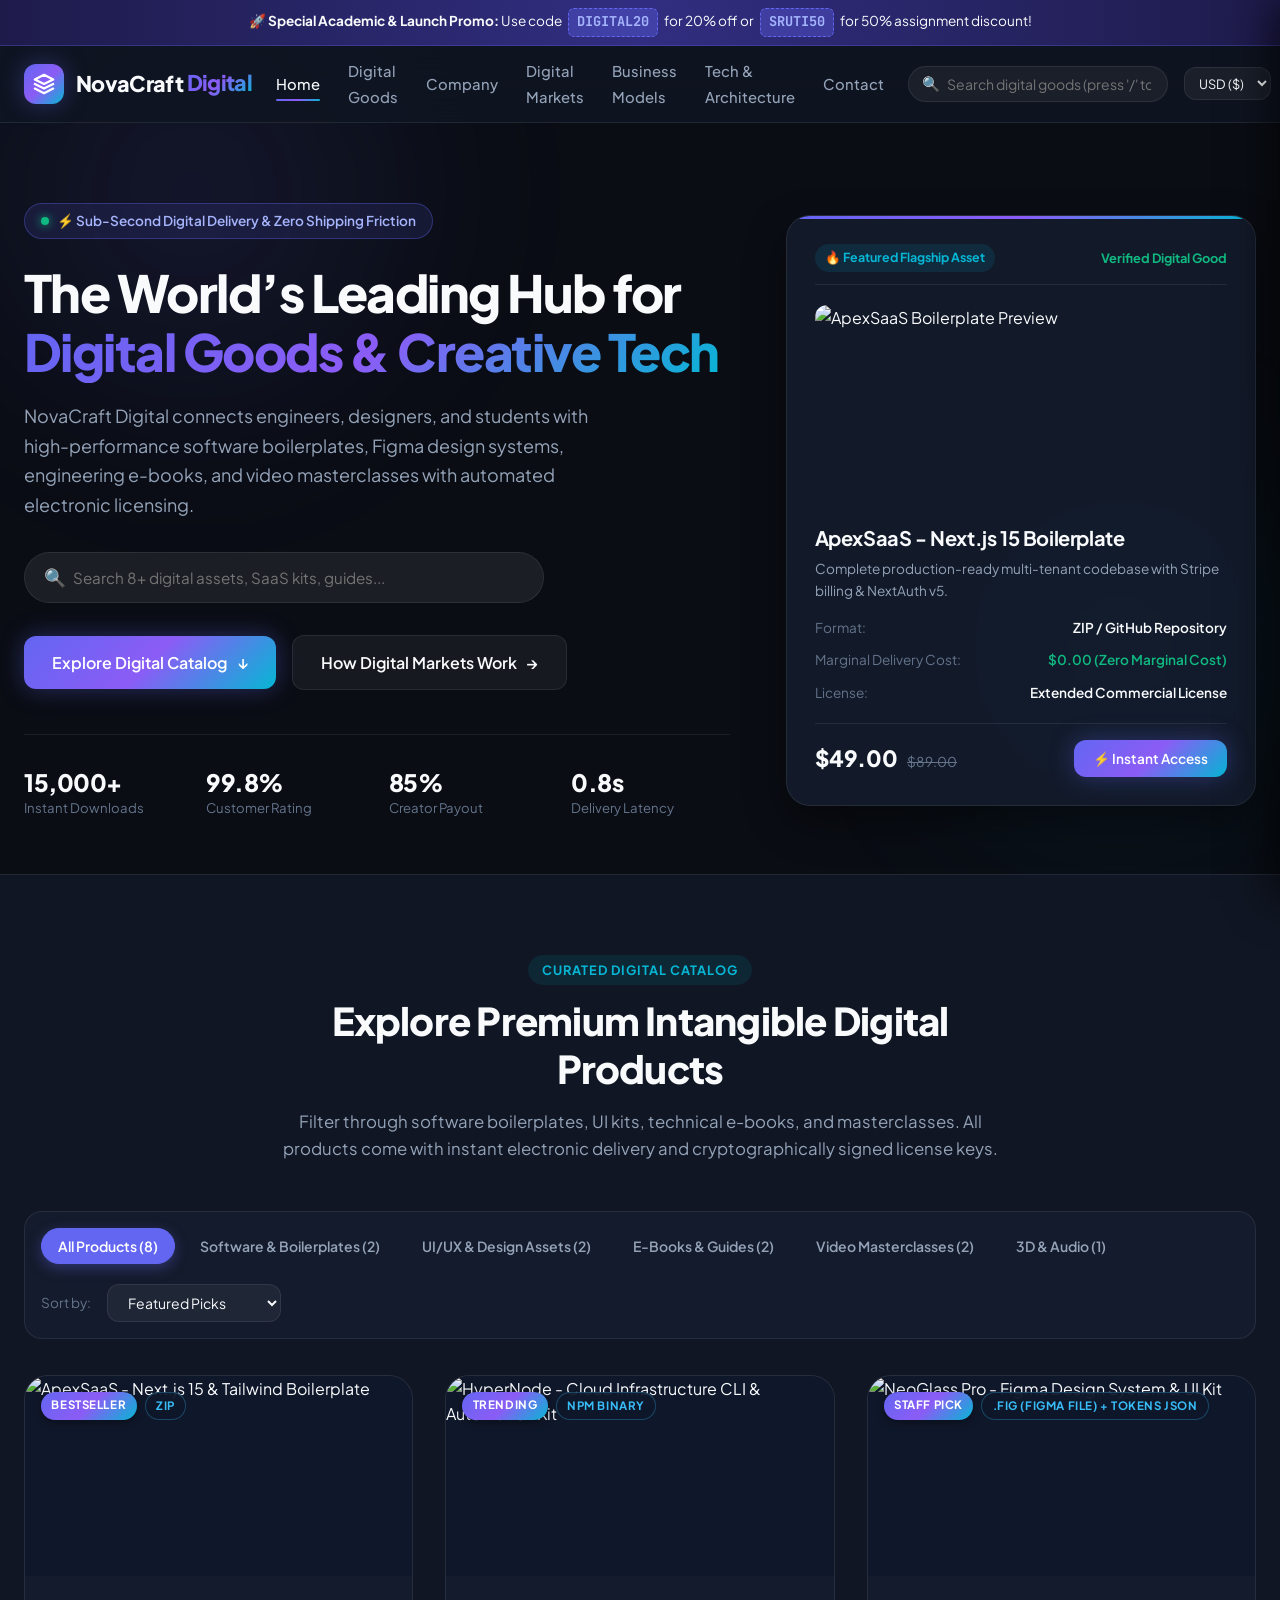
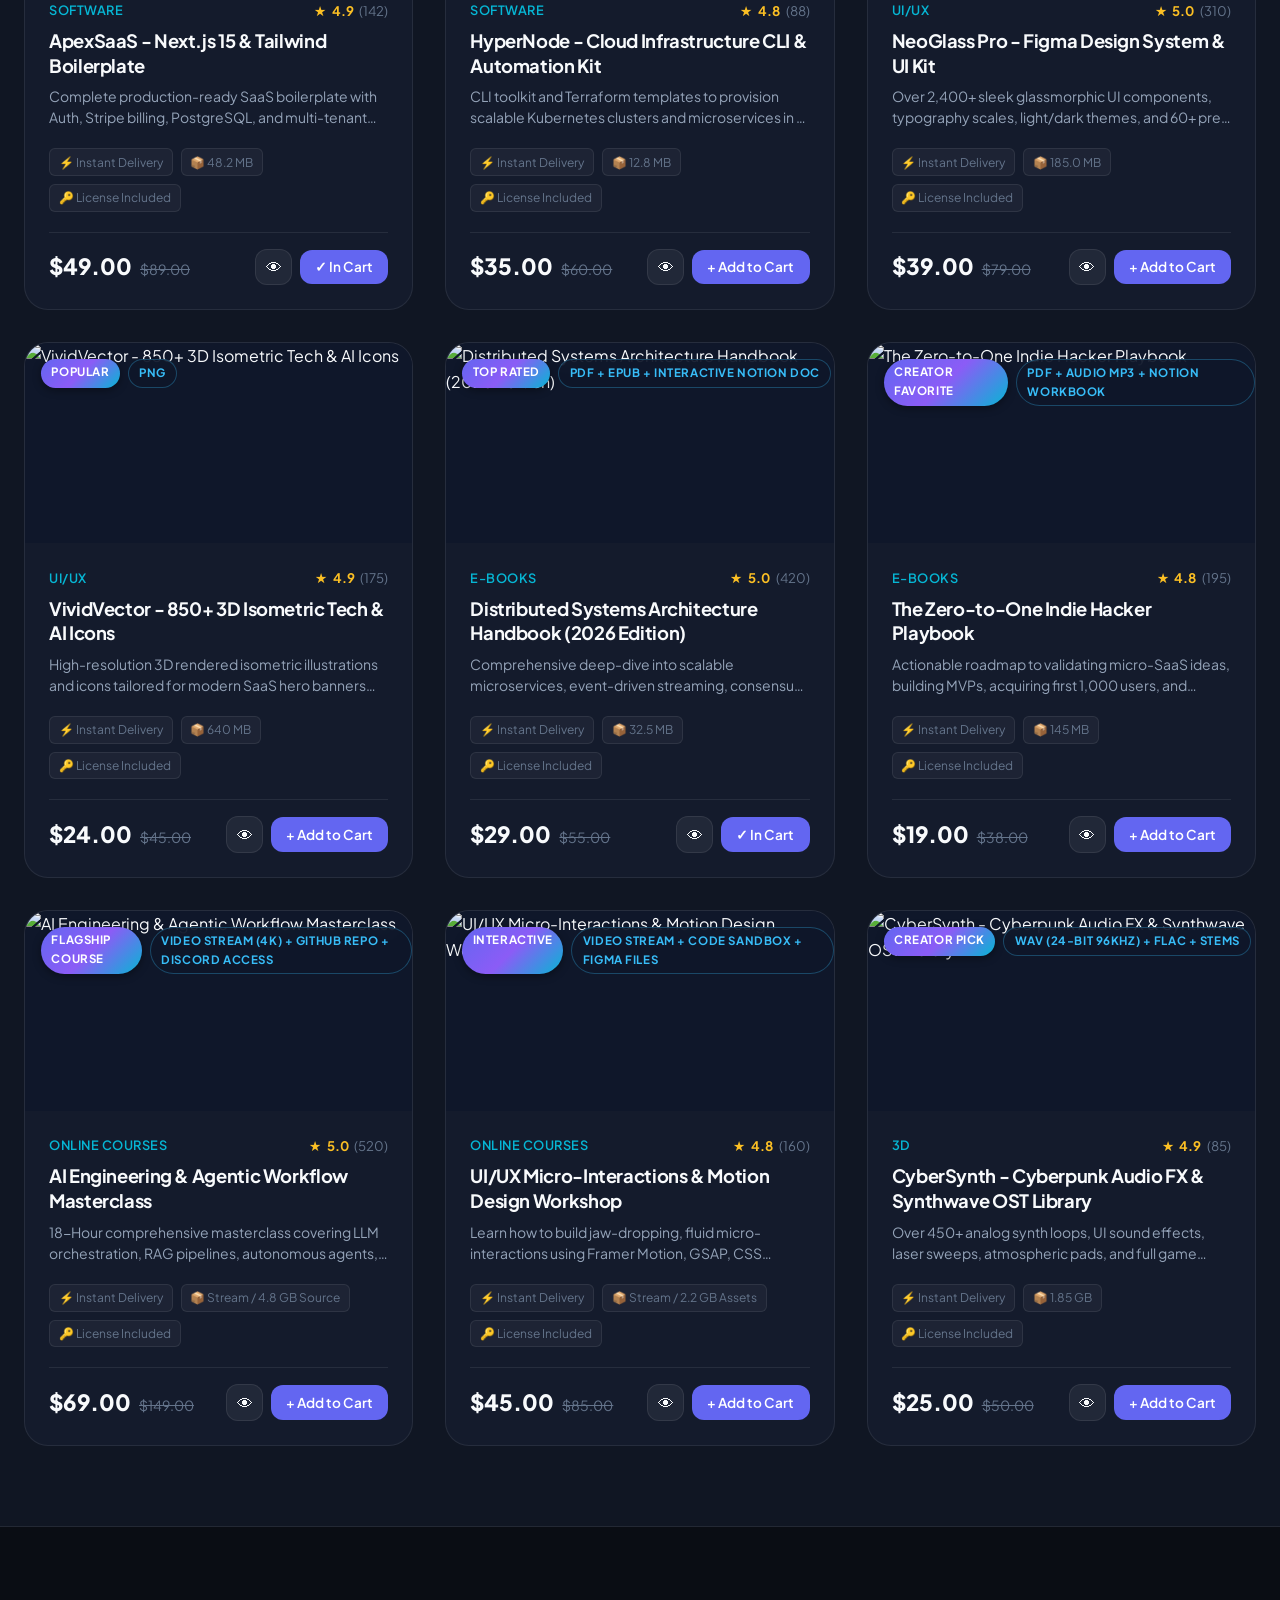
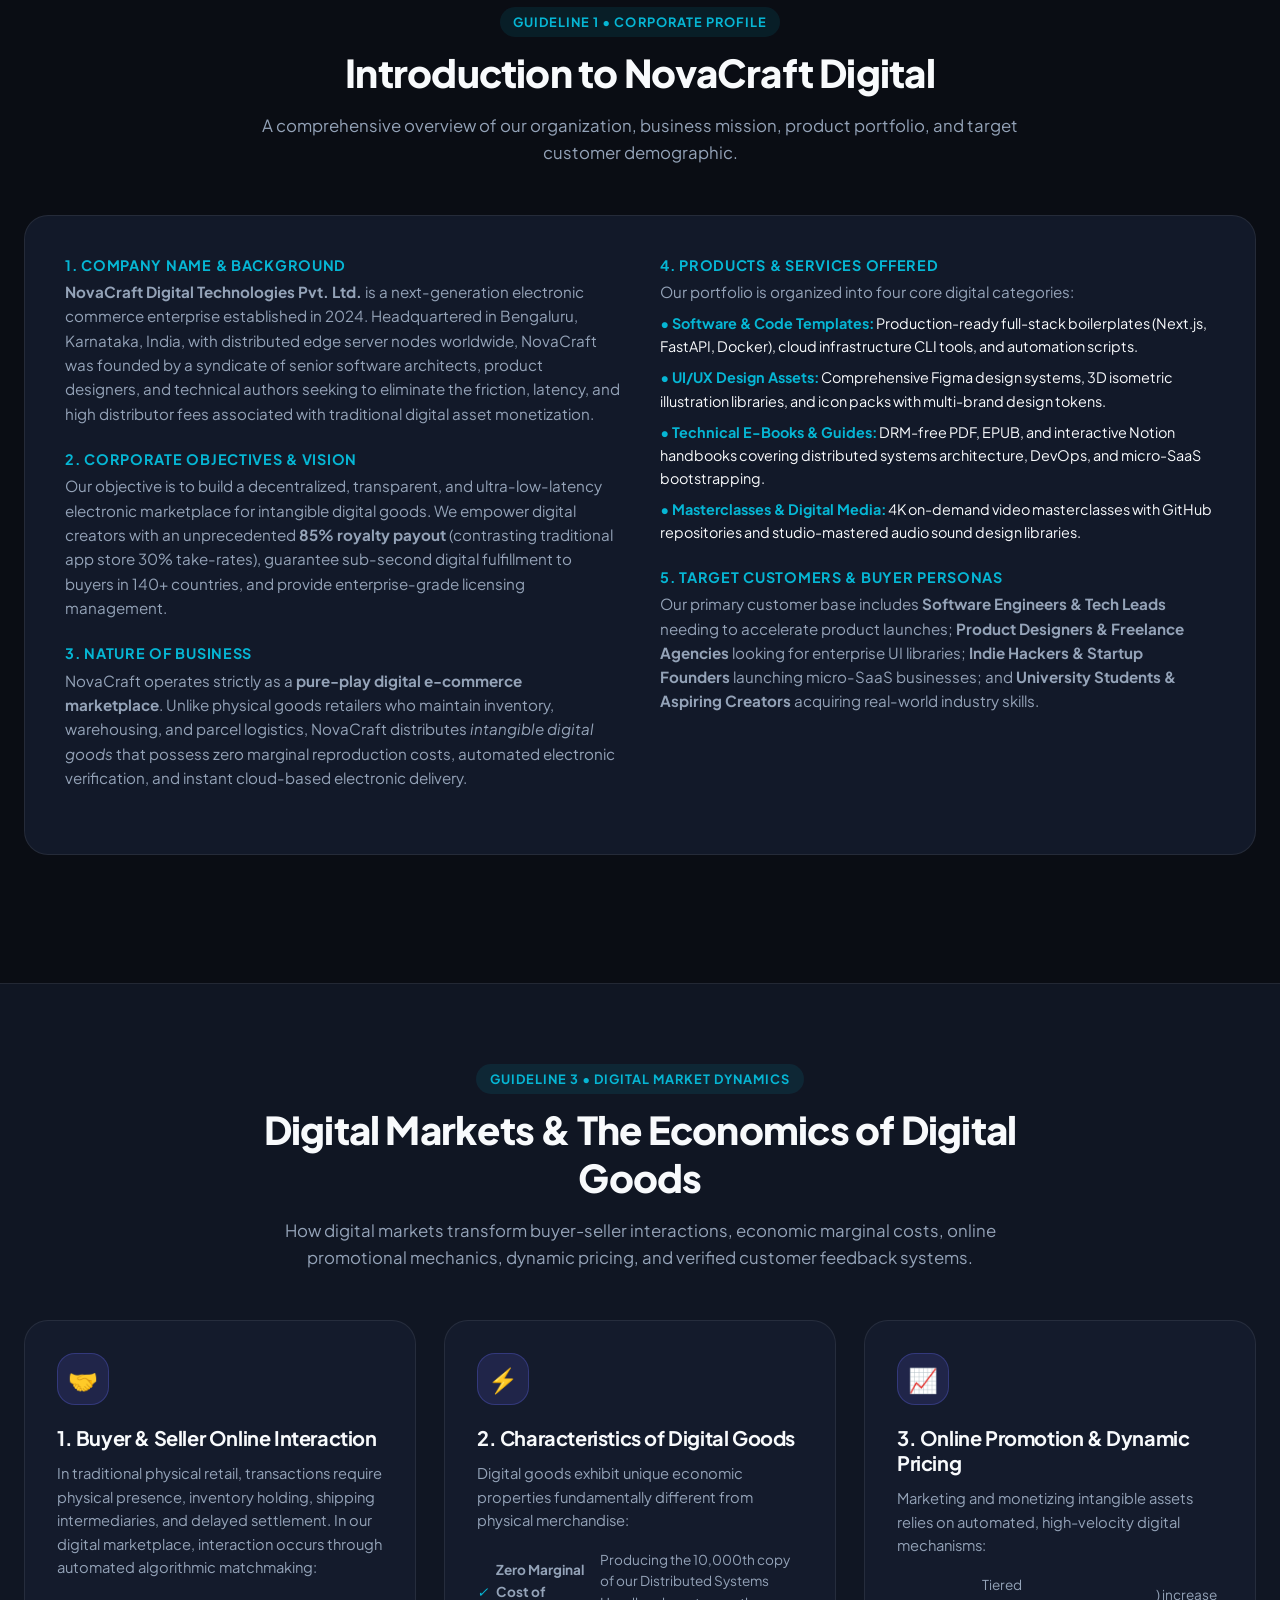
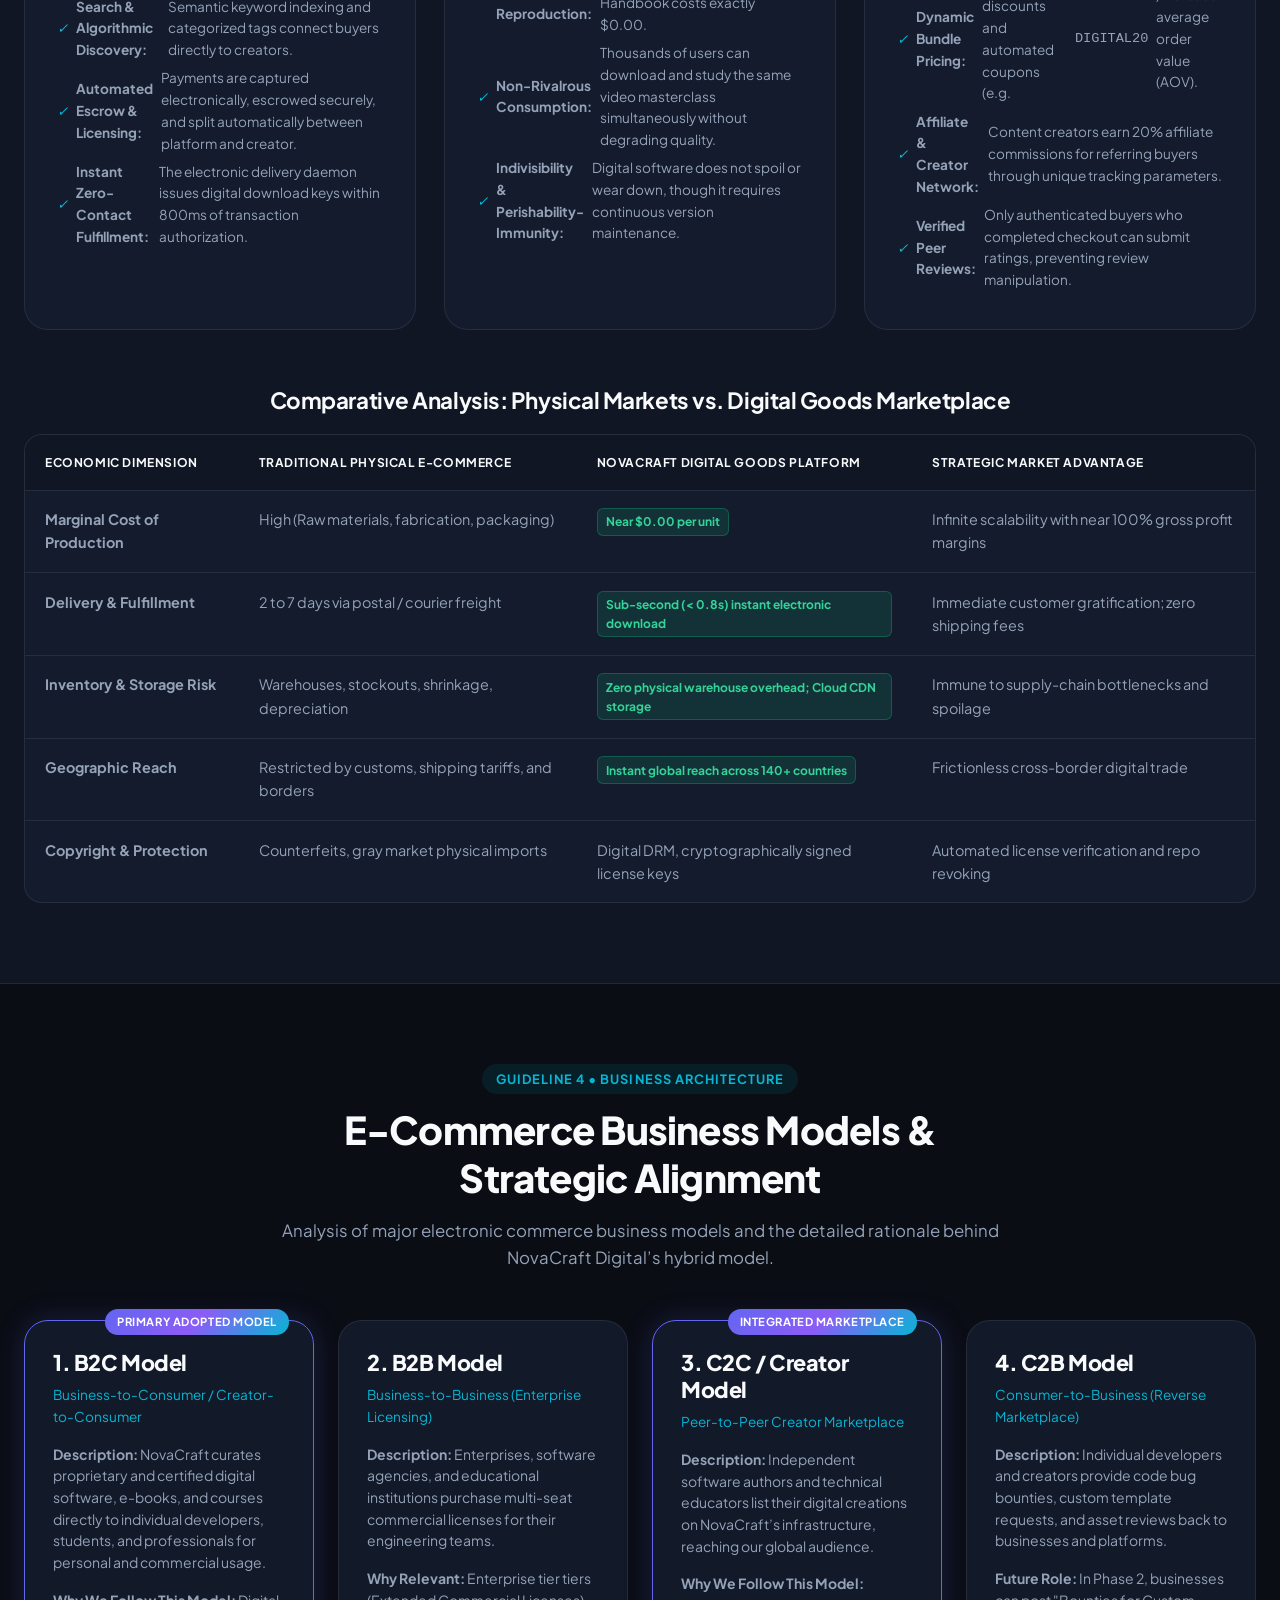
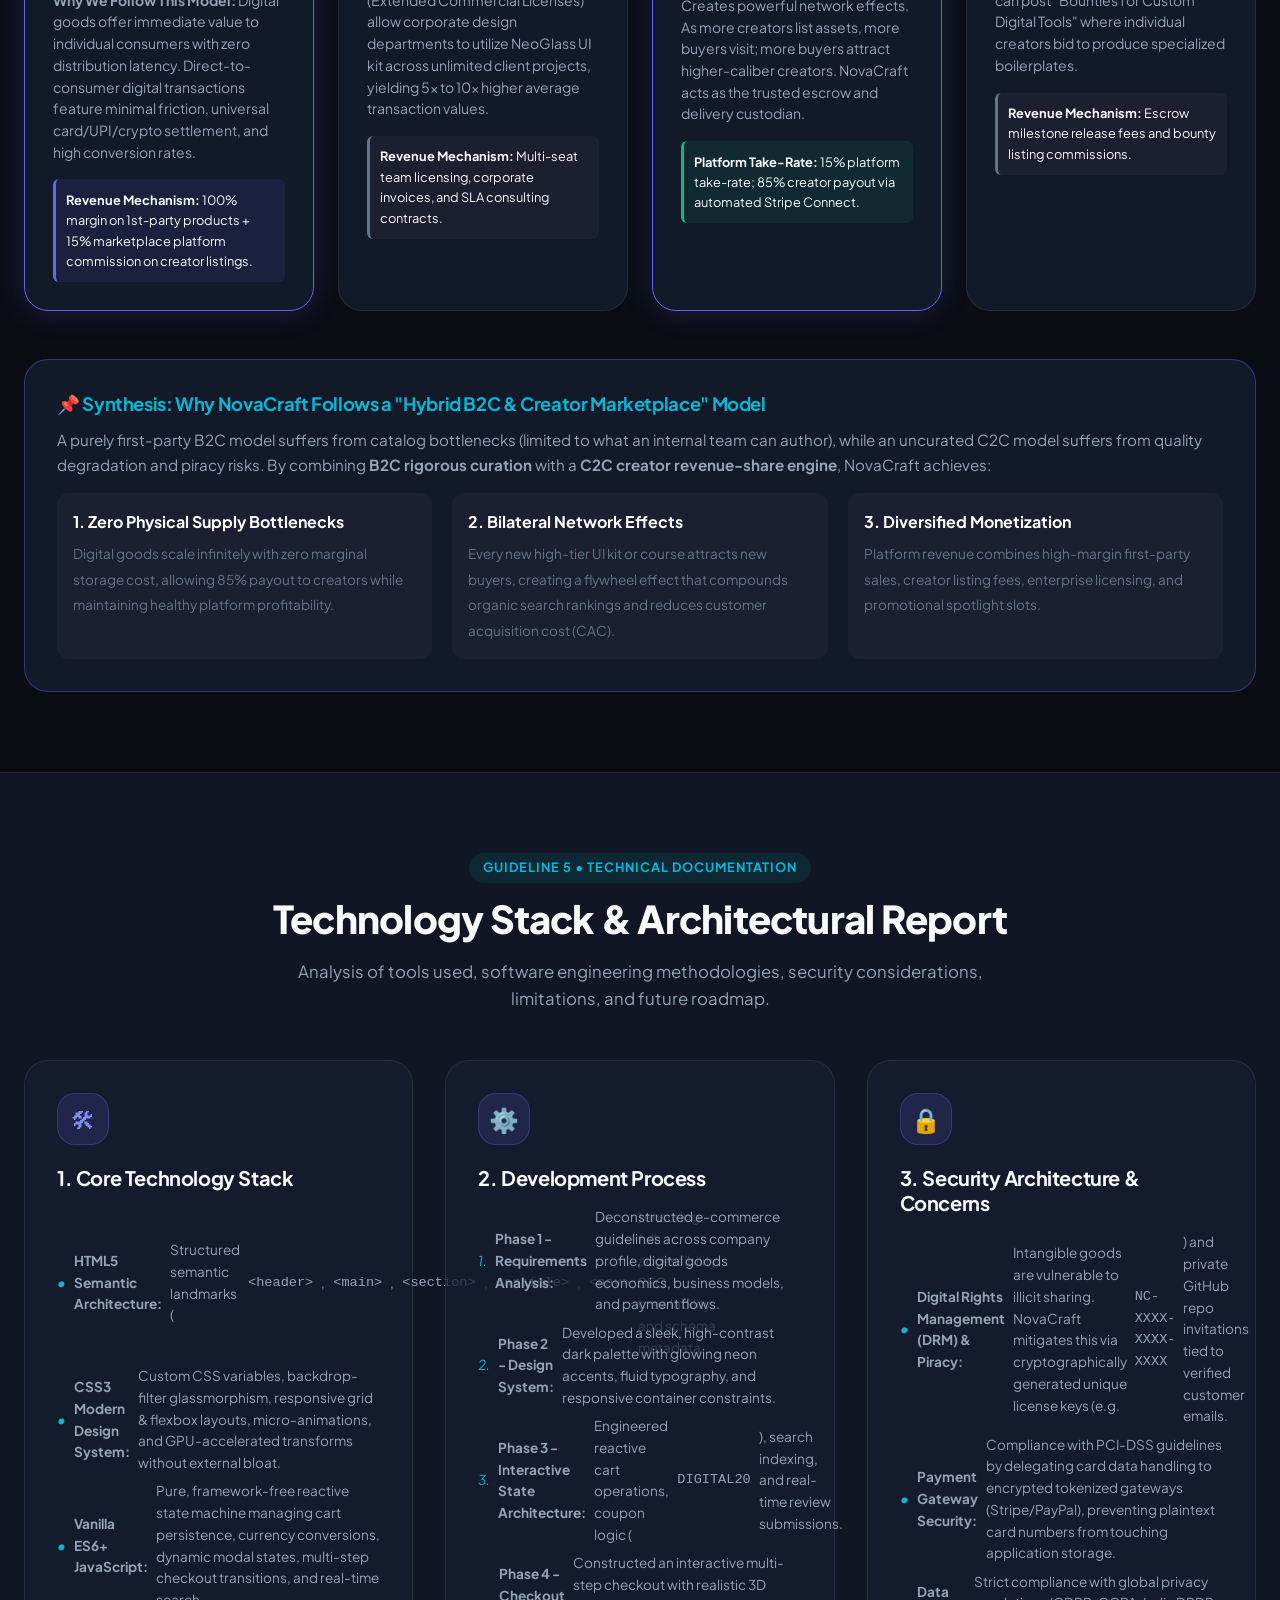
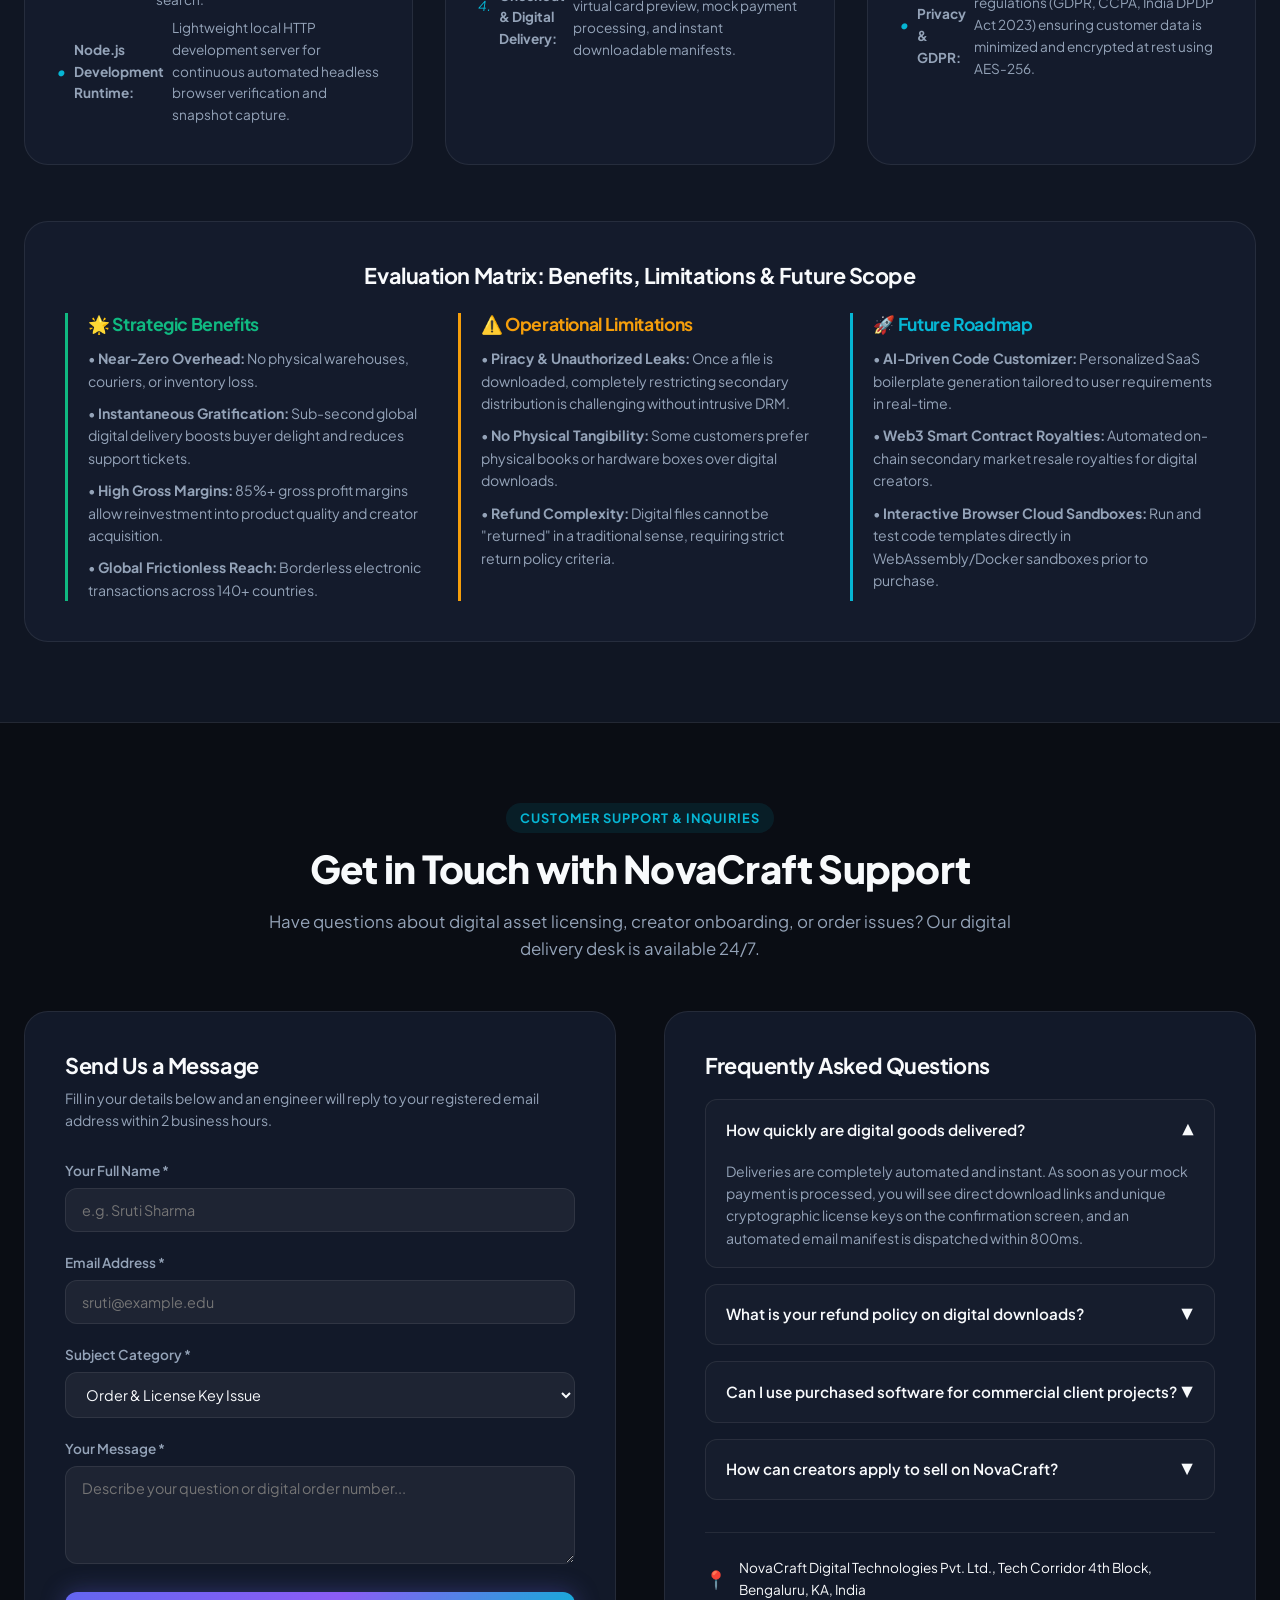
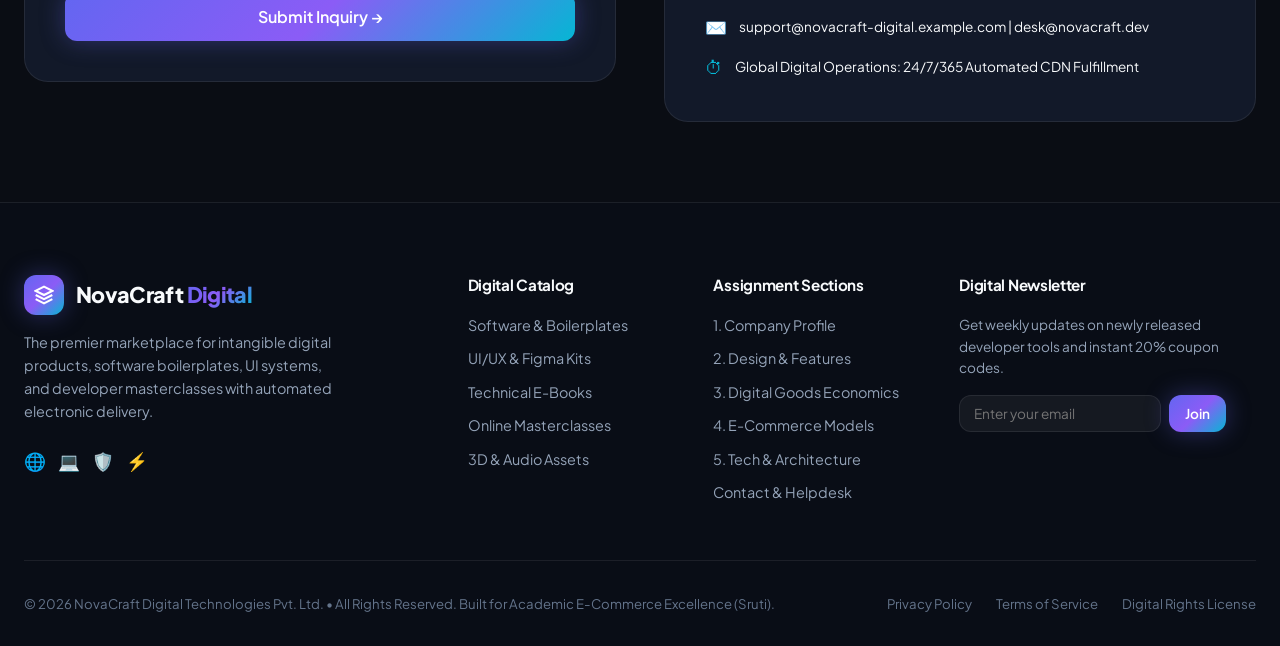
==== index.html @ d8a4ffe9 "feat: Initial commit - NovaCraft Digital E-Commerce Website & Assignment Report" ====
<!DOCTYPE html>
<html lang="en">
<head>
  <meta charset="UTF-8">
  <meta name="viewport" content="width=device-width, initial-scale=1.0">
  <meta name="description" content="NovaCraft Digital - The Premier E-Commerce Marketplace for Next-Gen Software Boilerplates, UI/UX Design Assets, Developer E-Books, and Video Masterclasses with Instant Global Fulfillment.">
  <meta name="keywords" content="digital goods, e-commerce, software boilerplates, figma design systems, developer e-books, online masterclasses, digital markets, business models">
  <meta name="author" content="NovaCraft Digital Technologies Pvt. Ltd. / Sruti">
  <title>NovaCraft Digital | Next-Gen Digital Goods & Software Marketplace</title>

  <!-- Google Fonts: Plus Jakarta Sans & JetBrains Mono -->
  <link rel="preconnect" href="https://fonts.googleapis.com">
  <link rel="preconnect" href="https://fonts.gstatic.com" crossorigin>
  <link href="https://fonts.googleapis.com/css2?family=JetBrains+Mono:wght@400;600;700&family=Plus+Jakarta+Sans:wght@400;500;600;700;800&display=swap" rel="stylesheet">

  <!-- Core Stylesheet -->
  <link rel="stylesheet" href="styles.css">
</head>
<body>
  <!-- Ambient Atmospheric Glow Elements -->
  <div class="ambient-glow-1"></div>
  <div class="ambient-glow-2"></div>

  <!-- Top Announcement Promo Bar -->
  <div class="announcement-bar">
    <span>🚀 <strong>Special Academic & Launch Promo:</strong> Use code <span class="badge-code" onclick="navigator.clipboard?.writeText('DIGITAL20')">DIGITAL20</span> for 20% off or <span class="badge-code" onclick="navigator.clipboard?.writeText('SRUTI50')">SRUTI50</span> for 50% assignment discount!</span>
  </div>

  <!-- Sticky Glassmorphism Header -->
  <header class="site-header" id="siteHeader">
    <div class="container header-inner">
      <!-- Brand Logo -->
      <a href="#hero" class="brand-logo" id="brandLogo">
        <div class="brand-icon">
          <svg width="22" height="22" viewBox="0 0 24 24" fill="none" stroke="currentColor" stroke-width="2.5" stroke-linecap="round" stroke-linejoin="round">
            <polygon points="12 2 2 7 12 12 22 7 12 2"></polygon>
            <polyline points="2 17 12 22 22 17"></polyline>
            <polyline points="2 12 12 17 22 12"></polyline>
          </svg>
        </div>
        <span>NovaCraft <span class="brand-highlight">Digital</span></span>
      </a>

      <!-- Desktop Navigation Menu -->
      <nav aria-label="Main Navigation">
        <ul class="nav-links" id="navLinks">
          <li><a href="#hero" class="nav-link active">Home</a></li>
          <li><a href="#catalog" class="nav-link">Digital Goods</a></li>
          <li><a href="#company" class="nav-link">Company</a></li>
          <li><a href="#digital-markets" class="nav-link">Digital Markets</a></li>
          <li><a href="#business-models" class="nav-link">Business Models</a></li>
          <li><a href="#technology" class="nav-link">Tech & Architecture</a></li>
          <li><a href="#contact" class="nav-link">Contact</a></li>
        </ul>
      </nav>

      <!-- Action Controls -->
      <div class="header-actions">
        <!-- Live Instant Search -->
        <div class="header-search-wrapper">
          <span class="search-icon-fixed">🔍</span>
          <input type="text" id="headerSearchInput" class="header-search-input" placeholder="Search digital goods (press '/' to focus)..." aria-label="Search catalog">
        </div>

        <!-- Currency Switcher -->
        <select id="currencySelect" class="select-filter" style="padding: 0.4rem 0.6rem; font-size: 0.8rem;" aria-label="Select currency">
          <option value="USD">USD ($)</option>
          <option value="EUR">EUR (€)</option>
          <option value="INR">INR (₹)</option>
          <option value="GBP">GBP (£)</option>
        </select>

        <!-- User Authentication Button -->
        <button id="authTriggerBtn" class="btn-auth-trigger" aria-label="User Account">
          <span>👤</span>
          <span>Sign In</span>
        </button>

        <!-- Cart Button with Counter Badge -->
        <div class="btn-icon-wrapper">
          <button id="cartBtn" class="btn-icon" aria-label="View Shopping Cart">
            <svg width="20" height="20" viewBox="0 0 24 24" fill="none" stroke="currentColor" stroke-width="2" stroke-linecap="round" stroke-linejoin="round">
              <path d="M6 2L3 6v14a2 2 0 0 0 2 2h14a2 2 0 0 0 2-2V6l-3-4z"></path>
              <line x1="3" y1="6" x2="21" y2="6"></line>
              <path d="M16 10a4 4 0 0 1-8 0"></path>
            </svg>
          </button>
          <span id="cartBadge" class="cart-count-badge">2</span>
        </div>
      </div>
    </div>
  </header>

  <main>
    <!-- =======================================================================
         Hero Section
         ======================================================================= -->
    <section class="hero-section" id="hero">
      <div class="container hero-grid">
        <div class="hero-content">
          <div class="hero-pill">
            <span class="pulse-dot"></span>
            <span>⚡ Sub-Second Digital Delivery & Zero Shipping Friction</span>
          </div>

          <h1 class="hero-title">
            The World’s Leading Hub for <span class="gradient-text">Digital Goods & Creative Tech</span>
          </h1>

          <p class="hero-subtitle">
            NovaCraft Digital connects engineers, designers, and students with high-performance software boilerplates, Figma design systems, engineering e-books, and video masterclasses with automated electronic licensing.
          </p>

          <!-- Quick Hero Search -->
          <div style="position: relative; max-width: 520px; margin-bottom: 2rem;">
            <input type="text" id="heroSearchInput" class="form-input" style="width: 100%; padding: 0.95rem 1.25rem 0.95rem 3rem; border-radius: var(--radius-full); font-size: 0.95rem; background: rgba(255,255,255,0.07);" placeholder="Search 8+ digital assets, SaaS kits, guides...">
            <span style="position: absolute; left: 1.25rem; top: 50%; transform: translateY(-50%); font-size: 1.1rem; color: var(--text-muted); pointer-events: none;">🔍</span>
          </div>

          <div class="hero-actions">
            <a href="#catalog" class="btn-primary">
              <span>Explore Digital Catalog</span>
              <span>↓</span>
            </a>
            <a href="#digital-markets" class="btn-secondary">
              <span>How Digital Markets Work</span>
              <span>→</span>
            </a>
          </div>

          <!-- Hero Metrics Trust Bar -->
          <div class="hero-stats">
            <div class="stat-item">
              <h3>15,000+</h3>
              <p>Instant Downloads</p>
            </div>
            <div class="stat-item">
              <h3>99.8%</h3>
              <p>Customer Rating</p>
            </div>
            <div class="stat-item">
              <h3>85%</h3>
              <p>Creator Payout</p>
            </div>
            <div class="stat-item">
              <h3>0.8s</h3>
              <p>Delivery Latency</p>
            </div>
          </div>
        </div>

        <!-- Hero Showcase Card -->
        <div class="hero-visual-card">
          <div class="hero-card-header">
            <span class="hero-card-tag">🔥 Featured Flagship Asset</span>
            <span style="font-size: 0.8rem; color: #10b981; font-weight: 700;">Verified Digital Good</span>
          </div>

          <div class="hero-preview-img-wrapper">
            <img src="https://images.unsplash.com/photo-1555066931-4365d14bab8c?w=700&auto=format&fit=crop&q=80" alt="ApexSaaS Boilerplate Preview" class="hero-preview-img">
          </div>

          <h3 style="font-size: 1.25rem; margin-bottom: 0.5rem;">ApexSaaS - Next.js 15 Boilerplate</h3>
          <p style="font-size: 0.85rem; color: var(--text-secondary); margin-bottom: 1rem;">Complete production-ready multi-tenant codebase with Stripe billing & NextAuth v5.</p>

          <div class="hero-mock-specs">
            <div class="spec-line">
              <span>Format:</span>
              <span>ZIP / GitHub Repository</span>
            </div>
            <div class="spec-line">
              <span>Marginal Delivery Cost:</span>
              <span style="color: #10b981;">$0.00 (Zero Marginal Cost)</span>
            </div>
            <div class="spec-line">
              <span>License:</span>
              <span>Extended Commercial License</span>
            </div>
          </div>

          <div style="display: flex; align-items: center; justify-content: space-between; padding-top: 1rem; border-top: 1px solid var(--border-subtle);">
            <div>
              <span style="font-size: 1.4rem; font-weight: 800; color: var(--text-primary);">$49.00</span>
              <span style="font-size: 0.85rem; color: var(--text-muted); text-decoration: line-through; margin-left: 0.4rem;">$89.00</span>
            </div>
            <button class="btn-primary" style="padding: 0.6rem 1.2rem; font-size: 0.85rem;" onclick="document.querySelector('[data-action=\'add-cart\'][data-id=\'nc-soft-01\']')?.click() || alert('Added to cart!');">
              ⚡ Instant Access
            </button>
          </div>
        </div>
      </div>
    </section>

    <!-- =======================================================================
         Product Catalog & Search Section (Guideline 2)
         ======================================================================= -->
    <section class="section-wrapper bg-darker" id="catalog">
      <div class="container">
        <div class="section-header">
          <span class="section-badge">Curated Digital Catalog</span>
          <h2 class="section-title">Explore Premium Intangible Digital Products</h2>
          <p class="section-description">
            Filter through software boilerplates, UI kits, technical e-books, and masterclasses. All products come with instant electronic delivery and cryptographically signed license keys.
          </p>
        </div>

        <!-- Toolbar & Filter Controls -->
        <div class="catalog-toolbar">
          <div class="category-tabs" id="categoryTabs">
            <button class="category-btn active" data-category="all">All Products (8)</button>
            <button class="category-btn" data-category="software">Software & Boilerplates (2)</button>
            <button class="category-btn" data-category="design">UI/UX & Design Assets (2)</button>
            <button class="category-btn" data-category="ebooks">E-Books & Guides (2)</button>
            <button class="category-btn" data-category="courses">Video Masterclasses (2)</button>
            <button class="category-btn" data-category="media">3D & Audio (1)</button>
          </div>

          <div class="toolbar-controls">
            <label for="sortSelect" style="font-size: 0.85rem; color: var(--text-muted);">Sort by:</label>
            <select id="sortSelect" class="select-filter">
              <option value="featured">Featured Picks</option>
              <option value="price-low">Price: Low to High</option>
              <option value="price-high">Price: High to Low</option>
              <option value="rating">Highest Rated ★</option>
              <option value="popular">Most Downloaded</option>
            </select>
          </div>
        </div>

        <!-- Products Grid Container -->
        <div class="products-grid" id="productsGrid">
          <!-- Dynamically populated by app.js -->
        </div>
      </div>
    </section>

    <!-- =======================================================================
         Guideline 1: Introduction to the Company
         ======================================================================= -->
    <section class="section-wrapper" id="company">
      <div class="container">
        <div class="section-header">
          <span class="section-badge">Guideline 1 • Corporate Profile</span>
          <h2 class="section-title">Introduction to NovaCraft Digital</h2>
          <p class="section-description">
            A comprehensive overview of our organization, business mission, product portfolio, and target customer demographic.
          </p>
        </div>

        <div class="company-info-card">
          <div>
            <div class="company-detail-item">
              <h4>1. Company Name & Background</h4>
              <p>
                <strong>NovaCraft Digital Technologies Pvt. Ltd.</strong> is a next-generation electronic commerce enterprise established in 2024. Headquartered in Bengaluru, Karnataka, India, with distributed edge server nodes worldwide, NovaCraft was founded by a syndicate of senior software architects, product designers, and technical authors seeking to eliminate the friction, latency, and high distributor fees associated with traditional digital asset monetization.
              </p>
            </div>

            <div class="company-detail-item">
              <h4>2. Corporate Objectives & Vision</h4>
              <p>
                Our objective is to build a decentralized, transparent, and ultra-low-latency electronic marketplace for intangible digital goods. We empower digital creators with an unprecedented <strong>85% royalty payout</strong> (contrasting traditional app store 30% take-rates), guarantee sub-second digital fulfillment to buyers in 140+ countries, and provide enterprise-grade licensing management.
              </p>
            </div>

            <div class="company-detail-item">
              <h4>3. Nature of Business</h4>
              <p>
                NovaCraft operates strictly as a <strong>pure-play digital e-commerce marketplace</strong>. Unlike physical goods retailers who maintain inventory, warehousing, and parcel logistics, NovaCraft distributes <em>intangible digital goods</em> that possess zero marginal reproduction costs, automated electronic verification, and instant cloud-based electronic delivery.
              </p>
            </div>
          </div>

          <div>
            <div class="company-detail-item">
              <h4>4. Products & Services Offered</h4>
              <p style="margin-bottom: 0.5rem;">Our portfolio is organized into four core digital categories:</p>
              <ul style="list-style: none; display: flex; flex-direction: column; gap: 0.5rem; font-size: 0.9rem;">
                <li><strong style="color: var(--accent-secondary);">• Software & Code Templates:</strong> Production-ready full-stack boilerplates (Next.js, FastAPI, Docker), cloud infrastructure CLI tools, and automation scripts.</li>
                <li><strong style="color: var(--accent-secondary);">• UI/UX Design Assets:</strong> Comprehensive Figma design systems, 3D isometric illustration libraries, and icon packs with multi-brand design tokens.</li>
                <li><strong style="color: var(--accent-secondary);">• Technical E-Books & Guides:</strong> DRM-free PDF, EPUB, and interactive Notion handbooks covering distributed systems architecture, DevOps, and micro-SaaS bootstrapping.</li>
                <li><strong style="color: var(--accent-secondary);">• Masterclasses & Digital Media:</strong> 4K on-demand video masterclasses with GitHub repositories and studio-mastered audio sound design libraries.</li>
              </ul>
            </div>

            <div class="company-detail-item">
              <h4>5. Target Customers & Buyer Personas</h4>
              <p>
                Our primary customer base includes <strong>Software Engineers & Tech Leads</strong> needing to accelerate product launches; <strong>Product Designers & Freelance Agencies</strong> looking for enterprise UI libraries; <strong>Indie Hackers & Startup Founders</strong> launching micro-SaaS businesses; and <strong>University Students & Aspiring Creators</strong> acquiring real-world industry skills.
              </p>
            </div>
          </div>
        </div>
      </div>
    </section>

    <!-- =======================================================================
         Guideline 3: Digital Markets and Digital Goods
         ======================================================================= -->
    <section class="section-wrapper bg-darker" id="digital-markets">
      <div class="container">
        <div class="section-header">
          <span class="section-badge">Guideline 3 • Digital Market Dynamics</span>
          <h2 class="section-title">Digital Markets & The Economics of Digital Goods</h2>
          <p class="section-description">
            How digital markets transform buyer-seller interactions, economic marginal costs, online promotional mechanics, dynamic pricing, and verified customer feedback systems.
          </p>
        </div>

        <div class="digital-features-grid">
          <!-- Buyer-Seller Interaction Box -->
          <div class="feature-box">
            <div class="feature-box-icon">🤝</div>
            <h3>1. Buyer & Seller Online Interaction</h3>
            <p>
              In traditional physical retail, transactions require physical presence, inventory holding, shipping intermediaries, and delayed settlement. In our digital marketplace, interaction occurs through automated algorithmic matchmaking:
            </p>
            <ul class="feature-highlight-list">
              <li><i>✓</i> <strong>Search & Algorithmic Discovery:</strong> Semantic keyword indexing and categorized tags connect buyers directly to creators.</li>
              <li><i>✓</i> <strong>Automated Escrow & Licensing:</strong> Payments are captured electronically, escrowed securely, and split automatically between platform and creator.</li>
              <li><i>✓</i> <strong>Instant Zero-Contact Fulfillment:</strong> The electronic delivery daemon issues digital download keys within 800ms of transaction authorization.</li>
            </ul>
          </div>

          <!-- Economics of Digital Goods Box -->
          <div class="feature-box">
            <div class="feature-box-icon">⚡</div>
            <h3>2. Characteristics of Digital Goods</h3>
            <p>
              Digital goods exhibit unique economic properties fundamentally different from physical merchandise:
            </p>
            <ul class="feature-highlight-list">
              <li><i>✓</i> <strong>Zero Marginal Cost of Reproduction:</strong> Producing the 10,000th copy of our Distributed Systems Handbook costs exactly $0.00.</li>
              <li><i>✓</i> <strong>Non-Rivalrous Consumption:</strong> Thousands of users can download and study the same video masterclass simultaneously without degrading quality.</li>
              <li><i>✓</i> <strong>Indivisibility & Perishability-Immunity:</strong> Digital software does not spoil or wear down, though it requires continuous version maintenance.</li>
            </ul>
          </div>

          <!-- Promotion, Pricing & Reviews Box -->
          <div class="feature-box">
            <div class="feature-box-icon">📈</div>
            <h3>3. Online Promotion & Dynamic Pricing</h3>
            <p>
              Marketing and monetizing intangible assets relies on automated, high-velocity digital mechanisms:
            </p>
            <ul class="feature-highlight-list">
              <li><i>✓</i> <strong>Dynamic Bundle Pricing:</strong> Tiered discounts and automated coupons (e.g. <code>DIGITAL20</code>) increase average order value (AOV).</li>
              <li><i>✓</i> <strong>Affiliate & Creator Network:</strong> Content creators earn 20% affiliate commissions for referring buyers through unique tracking parameters.</li>
              <li><i>✓</i> <strong>Verified Peer Reviews:</strong> Only authenticated buyers who completed checkout can submit ratings, preventing review manipulation.</li>
            </ul>
          </div>
        </div>

        <!-- Comparative Analysis Table: Physical Goods vs. Digital Goods -->
        <h3 style="font-size: 1.4rem; margin-bottom: 1.25rem; text-align: center;">Comparative Analysis: Physical Markets vs. Digital Goods Marketplace</h3>
        <div class="table-responsive">
          <table class="custom-table">
            <thead>
              <tr>
                <th>Economic Dimension</th>
                <th>Traditional Physical E-Commerce</th>
                <th>NovaCraft Digital Goods Platform</th>
                <th>Strategic Market Advantage</th>
              </tr>
            </thead>
            <tbody>
              <tr>
                <td><strong>Marginal Cost of Production</strong></td>
                <td>High (Raw materials, fabrication, packaging)</td>
                <td><span class="pill-highlight">Near $0.00 per unit</span></td>
                <td>Infinite scalability with near 100% gross profit margins</td>
              </tr>
              <tr>
                <td><strong>Delivery & Fulfillment</strong></td>
                <td>2 to 7 days via postal / courier freight</td>
                <td><span class="pill-highlight">Sub-second (&lt; 0.8s) instant electronic download</span></td>
                <td>Immediate customer gratification; zero shipping fees</td>
              </tr>
              <tr>
                <td><strong>Inventory & Storage Risk</strong></td>
                <td>Warehouses, stockouts, shrinkage, depreciation</td>
                <td><span class="pill-highlight">Zero physical warehouse overhead; Cloud CDN storage</span></td>
                <td>Immune to supply-chain bottlenecks and spoilage</td>
              </tr>
              <tr>
                <td><strong>Geographic Reach</strong></td>
                <td>Restricted by customs, shipping tariffs, and borders</td>
                <td><span class="pill-highlight">Instant global reach across 140+ countries</span></td>
                <td>Frictionless cross-border digital trade</td>
              </tr>
              <tr>
                <td><strong>Copyright & Protection</strong></td>
                <td>Counterfeits, gray market physical imports</td>
                <td>Digital DRM, cryptographically signed license keys</td>
                <td>Automated license verification and repo revoking</td>
              </tr>
            </tbody>
          </table>
        </div>
      </div>
    </section>

    <!-- =======================================================================
         Guideline 4: E-Commerce Business Models
         ======================================================================= -->
    <section class="section-wrapper" id="business-models">
      <div class="container">
        <div class="section-header">
          <span class="section-badge">Guideline 4 • Business Architecture</span>
          <h2 class="section-title">E-Commerce Business Models & Strategic Alignment</h2>
          <p class="section-description">
            Analysis of major electronic commerce business models and the detailed rationale behind NovaCraft Digital’s hybrid model.
          </p>
        </div>

        <div class="business-models-grid">
          <!-- B2C Card -->
          <div class="model-card featured">
            <span class="model-badge-top">Primary Adopted Model</span>
            <h3 class="model-name">1. B2C Model</h3>
            <div class="model-tagline">Business-to-Consumer / Creator-to-Consumer</div>
            <p>
              <strong>Description:</strong> NovaCraft curates proprietary and certified digital software, e-books, and courses directly to individual developers, students, and professionals for personal and commercial usage.
            </p>
            <p>
              <strong>Why We Follow This Model:</strong> Digital goods offer immediate value to individual consumers with zero distribution latency. Direct-to-consumer digital transactions feature minimal friction, universal card/UPI/crypto settlement, and high conversion rates.
            </p>
            <div style="background: rgba(99, 102, 241, 0.1); padding: 0.65rem; border-radius: var(--radius-sm); font-size: 0.8rem; border-left: 3px solid var(--accent-primary);">
              <strong>Revenue Mechanism:</strong> 100% margin on 1st-party products + 15% marketplace platform commission on creator listings.
            </div>
          </div>

          <!-- B2B Card -->
          <div class="model-card">
            <h3 class="model-name">2. B2B Model</h3>
            <div class="model-tagline">Business-to-Business (Enterprise Licensing)</div>
            <p>
              <strong>Description:</strong> Enterprises, software agencies, and educational institutions purchase multi-seat commercial licenses for their engineering teams.
            </p>
            <p>
              <strong>Why Relevant:</strong> Enterprise tier tiers (Extended Commercial Licenses) allow corporate design departments to utilize NeoGlass UI kit across unlimited client projects, yielding 5x to 10x higher average transaction values.
            </p>
            <div style="background: rgba(255, 255, 255, 0.03); padding: 0.65rem; border-radius: var(--radius-sm); font-size: 0.8rem; border-left: 3px solid var(--text-muted);">
              <strong>Revenue Mechanism:</strong> Multi-seat team licensing, corporate invoices, and SLA consulting contracts.
            </div>
          </div>

          <!-- C2C / Marketplace Card -->
          <div class="model-card featured">
            <span class="model-badge-top">Integrated Marketplace</span>
            <h3 class="model-name">3. C2C / Creator Model</h3>
            <div class="model-tagline">Peer-to-Peer Creator Marketplace</div>
            <p>
              <strong>Description:</strong> Independent software authors and technical educators list their digital creations on NovaCraft’s infrastructure, reaching our global audience.
            </p>
            <p>
              <strong>Why We Follow This Model:</strong> Creates powerful network effects. As more creators list assets, more buyers visit; more buyers attract higher-caliber creators. NovaCraft acts as the trusted escrow and delivery custodian.
            </p>
            <div style="background: rgba(16, 185, 129, 0.1); padding: 0.65rem; border-radius: var(--radius-sm); font-size: 0.8rem; border-left: 3px solid var(--success);">
              <strong>Platform Take-Rate:</strong> 15% platform take-rate; 85% creator payout via automated Stripe Connect.
            </div>
          </div>

          <!-- C2B Card -->
          <div class="model-card">
            <h3 class="model-name">4. C2B Model</h3>
            <div class="model-tagline">Consumer-to-Business (Reverse Marketplace)</div>
            <p>
              <strong>Description:</strong> Individual developers and creators provide code bug bounties, custom template requests, and asset reviews back to businesses and platforms.
            </p>
            <p>
              <strong>Future Role:</strong> In Phase 2, businesses can post "Bounties for Custom Digital Tools" where individual creators bid to produce specialized boilerplates.
            </p>
            <div style="background: rgba(255, 255, 255, 0.03); padding: 0.65rem; border-radius: var(--radius-sm); font-size: 0.8rem; border-left: 3px solid var(--text-muted);">
              <strong>Revenue Mechanism:</strong> Escrow milestone release fees and bounty listing commissions.
            </div>
          </div>
        </div>

        <!-- Detailed Synthesis Callout -->
        <div style="background: var(--bg-card); border: 1px solid var(--border-hover); border-radius: var(--radius-xl); padding: 2rem; position: relative;">
          <h4 style="font-size: 1.15rem; margin-bottom: 0.75rem; color: var(--accent-secondary);">
            📌 Synthesis: Why NovaCraft Follows a "Hybrid B2C & Creator Marketplace" Model
          </h4>
          <p style="font-size: 0.95rem; line-height: 1.65; color: var(--text-secondary); margin-bottom: 1rem;">
            A purely first-party B2C model suffers from catalog bottlenecks (limited to what an internal team can author), while an uncurated C2C model suffers from quality degradation and piracy risks. By combining <strong>B2C rigorous curation</strong> with a <strong>C2C creator revenue-share engine</strong>, NovaCraft achieves:
          </p>
          <div style="display: grid; grid-template-columns: repeat(auto-fit, minmax(260px, 1fr)); gap: 1.25rem;">
            <div style="background: rgba(255,255,255,0.03); padding: 1rem; border-radius: var(--radius-md);">
              <strong style="color: #fff; display: block; margin-bottom: 0.35rem;">1. Zero Physical Supply Bottlenecks</strong>
              <span style="font-size: 0.85rem; color: var(--text-muted);">Digital goods scale infinitely with zero marginal storage cost, allowing 85% payout to creators while maintaining healthy platform profitability.</span>
            </div>
            <div style="background: rgba(255,255,255,0.03); padding: 1rem; border-radius: var(--radius-md);">
              <strong style="color: #fff; display: block; margin-bottom: 0.35rem;">2. Bilateral Network Effects</strong>
              <span style="font-size: 0.85rem; color: var(--text-muted);">Every new high-tier UI kit or course attracts new buyers, creating a flywheel effect that compounds organic search rankings and reduces customer acquisition cost (CAC).</span>
            </div>
            <div style="background: rgba(255,255,255,0.03); padding: 1rem; border-radius: var(--radius-md);">
              <strong style="color: #fff; display: block; margin-bottom: 0.35rem;">3. Diversified Monetization</strong>
              <span style="font-size: 0.85rem; color: var(--text-muted);">Platform revenue combines high-margin first-party sales, creator listing fees, enterprise licensing, and promotional spotlight slots.</span>
            </div>
          </div>
        </div>
      </div>
    </section>

    <!-- =======================================================================
         Guideline 5: Technology Stack & Technical Report
         ======================================================================= -->
    <section class="section-wrapper bg-darker" id="technology">
      <div class="container">
        <div class="section-header">
          <span class="section-badge">Guideline 5 • Technical Documentation</span>
          <h2 class="section-title">Technology Stack & Architectural Report</h2>
          <p class="section-description">
            Analysis of tools used, software engineering methodologies, security considerations, limitations, and future roadmap.
          </p>
        </div>

        <div style="display: grid; grid-template-columns: repeat(auto-fit, minmax(320px, 1fr)); gap: 2rem; margin-bottom: 3.5rem;">
          <!-- Tools Used Card -->
          <div class="feature-box">
            <div class="feature-box-icon">🛠</div>
            <h3>1. Core Technology Stack</h3>
            <ul class="feature-highlight-list">
              <li><i>•</i> <strong>HTML5 Semantic Architecture:</strong> Structured semantic landmarks (<code>&lt;header&gt;</code>, <code>&lt;main&gt;</code>, <code>&lt;section&gt;</code>, <code>&lt;article&gt;</code>, <code>&lt;nav&gt;</code>) ensuring full accessibility, SEO crawlability, and schema metadata.</li>
              <li><i>•</i> <strong>CSS3 Modern Design System:</strong> Custom CSS variables, backdrop-filter glassmorphism, responsive grid & flexbox layouts, micro-animations, and GPU-accelerated transforms without external bloat.</li>
              <li><i>•</i> <strong>Vanilla ES6+ JavaScript:</strong> Pure, framework-free reactive state machine managing cart persistence, currency conversions, dynamic modal states, multi-step checkout transitions, and real-time search.</li>
              <li><i>•</i> <strong>Node.js Development Runtime:</strong> Lightweight local HTTP development server for continuous automated headless browser verification and snapshot capture.</li>
            </ul>
          </div>

          <!-- Development Process Card -->
          <div class="feature-box">
            <div class="feature-box-icon">⚙️</div>
            <h3>2. Development Process</h3>
            <ul class="feature-highlight-list">
              <li><i>1.</i> <strong>Phase 1 - Requirements Analysis:</strong> Deconstructed e-commerce guidelines across company profile, digital goods economics, business models, and payment flows.</li>
              <li><i>2.</i> <strong>Phase 2 - Design System:</strong> Developed a sleek, high-contrast dark palette with glowing neon accents, fluid typography, and responsive container constraints.</li>
              <li><i>3.</i> <strong>Phase 3 - Interactive State Architecture:</strong> Engineered reactive cart operations, coupon logic (<code>DIGITAL20</code>), search indexing, and real-time review submissions.</li>
              <li><i>4.</i> <strong>Phase 4 - Checkout & Digital Delivery:</strong> Constructed an interactive multi-step checkout with realistic 3D virtual card preview, mock payment processing, and instant downloadable manifests.</li>
            </ul>
          </div>

          <!-- Security Architecture Card -->
          <div class="feature-box">
            <div class="feature-box-icon">🔒</div>
            <h3>3. Security Architecture & Concerns</h3>
            <ul class="feature-highlight-list">
              <li><i>•</i> <strong>Digital Rights Management (DRM) & Piracy:</strong> Intangible goods are vulnerable to illicit sharing. NovaCraft mitigates this via cryptographically generated unique license keys (e.g. <code>NC-XXXX-XXXX-XXXX</code>) and private GitHub repo invitations tied to verified customer emails.</li>
              <li><i>•</i> <strong>Payment Gateway Security:</strong> Compliance with PCI-DSS guidelines by delegating card data handling to encrypted tokenized gateways (Stripe/PayPal), preventing plaintext card numbers from touching application storage.</li>
              <li><i>•</i> <strong>Data Privacy & GDPR:</strong> Strict compliance with global privacy regulations (GDPR, CCPA, India DPDP Act 2023) ensuring customer data is minimized and encrypted at rest using AES-256.</li>
            </ul>
          </div>
        </div>

        <!-- Benefits, Limitations & Future Scope Matrix -->
        <div style="background: var(--bg-card); border: 1px solid var(--border-subtle); border-radius: var(--radius-xl); padding: 2.5rem;">
          <h3 style="font-size: 1.35rem; margin-bottom: 1.5rem; text-align: center;">Evaluation Matrix: Benefits, Limitations & Future Scope</h3>
          <div style="display: grid; grid-template-columns: repeat(auto-fit, minmax(280px, 1fr)); gap: 1.75rem;">
            <!-- Benefits -->
            <div style="border-left: 3px solid #10b981; padding-left: 1.25rem;">
              <h4 style="color: #10b981; margin-bottom: 0.75rem; font-size: 1.1rem;">🌟 Strategic Benefits</h4>
              <ul style="font-size: 0.88rem; color: var(--text-secondary); list-style: none; display: flex; flex-direction: column; gap: 0.6rem;">
                <li>• <strong>Near-Zero Overhead:</strong> No physical warehouses, couriers, or inventory loss.</li>
                <li>• <strong>Instantaneous Gratification:</strong> Sub-second global digital delivery boosts buyer delight and reduces support tickets.</li>
                <li>• <strong>High Gross Margins:</strong> 85%+ gross profit margins allow reinvestment into product quality and creator acquisition.</li>
                <li>• <strong>Global Frictionless Reach:</strong> Borderless electronic transactions across 140+ countries.</li>
              </ul>
            </div>

            <!-- Limitations -->
            <div style="border-left: 3px solid #f59e0b; padding-left: 1.25rem;">
              <h4 style="color: #f59e0b; margin-bottom: 0.75rem; font-size: 1.1rem;">⚠️ Operational Limitations</h4>
              <ul style="font-size: 0.88rem; color: var(--text-secondary); list-style: none; display: flex; flex-direction: column; gap: 0.6rem;">
                <li>• <strong>Piracy & Unauthorized Leaks:</strong> Once a file is downloaded, completely restricting secondary distribution is challenging without intrusive DRM.</li>
                <li>• <strong>No Physical Tangibility:</strong> Some customers prefer physical books or hardware boxes over digital downloads.</li>
                <li>• <strong>Refund Complexity:</strong> Digital files cannot be "returned" in a traditional sense, requiring strict return policy criteria.</li>
              </ul>
            </div>

            <!-- Future Scope -->
            <div style="border-left: 3px solid var(--accent-secondary); padding-left: 1.25rem;">
              <h4 style="color: var(--accent-secondary); margin-bottom: 0.75rem; font-size: 1.1rem;">🚀 Future Roadmap</h4>
              <ul style="font-size: 0.88rem; color: var(--text-secondary); list-style: none; display: flex; flex-direction: column; gap: 0.6rem;">
                <li>• <strong>AI-Driven Code Customizer:</strong> Personalized SaaS boilerplate generation tailored to user requirements in real-time.</li>
                <li>• <strong>Web3 Smart Contract Royalties:</strong> Automated on-chain secondary market resale royalties for digital creators.</li>
                <li>• <strong>Interactive Browser Cloud Sandboxes:</strong> Run and test code templates directly in WebAssembly/Docker sandboxes prior to purchase.</li>
              </ul>
            </div>
          </div>
        </div>
      </div>
    </section>

    <!-- =======================================================================
         Contact Information & FAQ Section (Guideline 2)
         ======================================================================= -->
    <section class="section-wrapper" id="contact">
      <div class="container">
        <div class="section-header">
          <span class="section-badge">Customer Support & Inquiries</span>
          <h2 class="section-title">Get in Touch with NovaCraft Support</h2>
          <p class="section-description">
            Have questions about digital asset licensing, creator onboarding, or order issues? Our digital delivery desk is available 24/7.
          </p>
        </div>

        <div class="contact-grid">
          <!-- Interactive Contact Form -->
          <div class="contact-card">
            <h3 style="font-size: 1.35rem; margin-bottom: 0.5rem;">Send Us a Message</h3>
            <p style="font-size: 0.875rem; color: var(--text-secondary); margin-bottom: 1.75rem;">
              Fill in your details below and an engineer will reply to your registered email address within 2 business hours.
            </p>

            <form id="contactForm" class="contact-form">
              <div class="form-group">
                <label class="form-label">Your Full Name *</label>
                <input type="text" class="form-input" placeholder="e.g. Sruti Sharma" required>
              </div>

              <div class="form-group">
                <label class="form-label">Email Address *</label>
                <input type="email" class="form-input" placeholder="sruti@example.edu" required>
              </div>

              <div class="form-group">
                <label class="form-label">Subject Category *</label>
                <select class="form-select">
                  <option>Order & License Key Issue</option>
                  <option>Commercial Enterprise Licensing</option>
                  <option>Creator Marketplace Partnership</option>
                  <option>Academic / Student Inquiries</option>
                </select>
              </div>

              <div class="form-group">
                <label class="form-label">Your Message *</label>
                <textarea rows="4" class="form-textarea" placeholder="Describe your question or digital order number..." required></textarea>
              </div>

              <button type="submit" class="btn-primary" style="margin-top: 0.5rem;">
                Submit Inquiry →
              </button>
            </form>
          </div>

          <!-- FAQ Accordion & Contact Details -->
          <div class="faq-card">
            <h3 style="font-size: 1.35rem; margin-bottom: 1.25rem;">Frequently Asked Questions</h3>

            <div class="faq-accordion">
              <div class="faq-item open">
                <div class="faq-header">
                  <span>How quickly are digital goods delivered?</span>
                  <span class="faq-icon">▼</span>
                </div>
                <div class="faq-body">
                  Deliveries are completely automated and instant. As soon as your mock payment is processed, you will see direct download links and unique cryptographic license keys on the confirmation screen, and an automated email manifest is dispatched within 800ms.
                </div>
              </div>

              <div class="faq-item">
                <div class="faq-header">
                  <span>What is your refund policy on digital downloads?</span>
                  <span class="faq-icon">▼</span>
                </div>
                <div class="faq-body">
                  Because digital goods cannot be physically retrieved once downloaded, refunds are granted if the file is technically defective or materially different from the product description within 14 days of purchase.
                </div>
              </div>

              <div class="faq-item">
                <div class="faq-header">
                  <span>Can I use purchased software for commercial client projects?</span>
                  <span class="faq-icon">▼</span>
                </div>
                <div class="faq-body">
                  Yes! All software boilerplates and design systems include a standard Commercial License allowing you to build unlimited client applications or commercial SaaS projects. You may not resell the source template itself.
                </div>
              </div>

              <div class="faq-item">
                <div class="faq-header">
                  <span>How can creators apply to sell on NovaCraft?</span>
                  <span class="faq-icon">▼</span>
                </div>
                <div class="faq-body">
                  Creators can apply via our Creator Portal. We review portfolio submissions within 48 hours and provide an 85% revenue-share model with automated bi-weekly Stripe Connect payouts.
                </div>
              </div>
            </div>

            <!-- Corporate Contact Details -->
            <div style="margin-top: 2rem; padding-top: 1.5rem; border-top: 1px solid var(--border-subtle); display: flex; flex-direction: column; gap: 0.75rem; font-size: 0.85rem;">
              <div style="display: flex; gap: 0.75rem; align-items: center;">
                <span style="color: var(--accent-secondary); font-size: 1.1rem;">📍</span>
                <span>NovaCraft Digital Technologies Pvt. Ltd., Tech Corridor 4th Block, Bengaluru, KA, India</span>
              </div>
              <div style="display: flex; gap: 0.75rem; align-items: center;">
                <span style="color: var(--accent-secondary); font-size: 1.1rem;">✉️</span>
                <span>support@novacraft-digital.example.com | desk@novacraft.dev</span>
              </div>
              <div style="display: flex; gap: 0.75rem; align-items: center;">
                <span style="color: var(--accent-secondary); font-size: 1.1rem;">⏱</span>
                <span>Global Digital Operations: 24/7/365 Automated CDN Fulfillment</span>
              </div>
            </div>
          </div>
        </div>
      </div>
    </section>
  </main>

  <!-- =======================================================================
       Site Footer
       ======================================================================= -->
  <footer class="site-footer">
    <div class="container">
      <div class="footer-grid">
        <div class="footer-brand">
          <a href="#hero" class="brand-logo" style="margin-bottom: 0.75rem;">
            <div class="brand-icon">
              <svg width="20" height="20" viewBox="0 0 24 24" fill="none" stroke="currentColor" stroke-width="2.5">
                <polygon points="12 2 2 7 12 12 22 7 12 2"></polygon>
                <polyline points="2 17 12 22 22 17"></polyline>
                <polyline points="2 12 12 17 22 12"></polyline>
              </svg>
            </div>
            <span>NovaCraft <span class="brand-highlight">Digital</span></span>
          </a>
          <p>
            The premier marketplace for intangible digital products, software boilerplates, UI systems, and developer masterclasses with automated electronic delivery.
          </p>
          <div style="display: flex; gap: 0.75rem; color: var(--accent-secondary); font-size: 1.1rem;">
            <span>🌐</span> <span>💻</span> <span>🛡️</span> <span>⚡</span>
          </div>
        </div>

        <div>
          <h4 class="footer-heading">Digital Catalog</h4>
          <ul class="footer-links">
            <li><a href="#catalog" onclick="document.querySelector('[data-category=\'software\']')?.click()">Software & Boilerplates</a></li>
            <li><a href="#catalog" onclick="document.querySelector('[data-category=\'design\']')?.click()">UI/UX & Figma Kits</a></li>
            <li><a href="#catalog" onclick="document.querySelector('[data-category=\'ebooks\']')?.click()">Technical E-Books</a></li>
            <li><a href="#catalog" onclick="document.querySelector('[data-category=\'courses\']')?.click()">Online Masterclasses</a></li>
            <li><a href="#catalog" onclick="document.querySelector('[data-category=\'media\']')?.click()">3D & Audio Assets</a></li>
          </ul>
        </div>

        <div>
          <h4 class="footer-heading">Assignment Sections</h4>
          <ul class="footer-links">
            <li><a href="#company">1. Company Profile</a></li>
            <li><a href="#catalog">2. Design & Features</a></li>
            <li><a href="#digital-markets">3. Digital Goods Economics</a></li>
            <li><a href="#business-models">4. E-Commerce Models</a></li>
            <li><a href="#technology">5. Tech & Architecture</a></li>
            <li><a href="#contact">Contact & Helpdesk</a></li>
          </ul>
        </div>

        <div>
          <h4 class="footer-heading">Digital Newsletter</h4>
          <p style="font-size: 0.85rem; color: var(--text-secondary); margin-bottom: 1rem;">
            Get weekly updates on newly released developer tools and instant 20% coupon codes.
          </p>
          <form id="newsletterForm" class="newsletter-form">
            <input type="email" class="form-input" placeholder="Enter your email" required style="font-size: 0.85rem; padding: 0.55rem 0.85rem;">
            <button type="submit" class="btn-primary" style="padding: 0.55rem 1rem; font-size: 0.85rem;">Join</button>
          </form>
        </div>
      </div>

      <div class="footer-bottom">
        <div>
          © 2026 NovaCraft Digital Technologies Pvt. Ltd. • All Rights Reserved. Built for Academic E-Commerce Excellence (Sruti).
        </div>
        <div style="display: flex; gap: 1.5rem;">
          <a href="#hero" style="color: var(--text-muted);">Privacy Policy</a>
          <a href="#hero" style="color: var(--text-muted);">Terms of Service</a>
          <a href="#hero" style="color: var(--text-muted);">Digital Rights License</a>
        </div>
      </div>
    </div>
  </footer>

  <!-- =======================================================================
       Slide-Out Shopping Cart Drawer (Guideline 2)
       ======================================================================= -->
  <div class="cart-backdrop" id="cartBackdrop"></div>
  <aside class="cart-drawer" id="cartDrawer" aria-label="Shopping Cart">
    <div class="cart-header">
      <h3>
        <span>🛍 Your Digital Cart</span>
      </h3>
      <button class="cart-close-btn" id="cartCloseBtn" aria-label="Close cart">✕</button>
    </div>

    <div class="cart-body" id="cartItemsList">
      <!-- Items dynamically populated by app.js -->
    </div>

    <div class="cart-footer">
      <!-- Promo Code Applicator -->
      <div class="promo-code-box">
        <input type="text" id="promoInput" class="promo-input" placeholder="Promo code (e.g. DIGITAL20)">
        <button id="applyPromoBtn" class="btn-apply-promo">Apply</button>
      </div>
      <div id="promoAlert" class="promo-alert"></div>

      <!-- Price Calculations -->
      <div class="cart-summary-line">
        <span>Subtotal:</span>
        <span id="cartSubtotal">$0.00</span>
      </div>
      <div class="cart-summary-line" style="color: #10b981;">
        <span>Promo Discount:</span>
        <span id="cartDiscount">$0.00</span>
      </div>
      <div class="cart-summary-line">
        <span>Electronic Delivery Fee:</span>
        <span style="color: #10b981; font-weight: 700;">FREE ($0.00)</span>
      </div>
      <div class="cart-summary-line total">
        <span>Order Total:</span>
        <span id="cartTotal" style="color: var(--accent-secondary);">$0.00</span>
      </div>

      <button id="proceedToCheckoutBtn" class="btn-primary btn-checkout-trigger">
        ⚡ Proceed to Secure Checkout
      </button>
    </div>
  </aside>

  <!-- =======================================================================
       Interactive Multi-Step Checkout Modal (Guideline 2)
       ======================================================================= -->
  <div class="modal-backdrop" id="checkoutModal">
    <div class="modal-box">
      <div class="modal-header">
        <h3 style="font-size: 1.25rem; display: flex; align-items: center; gap: 0.5rem;">
          <span>🔒</span>
          <span>NovaSecure Multi-Step Digital Checkout</span>
        </h3>
        <button class="modal-close-btn" id="checkoutCloseBtn">✕</button>
      </div>

      <div id="checkoutStepsContainer">
        <!-- Dynamically managed by app.js: Step 1 -> Step 2 -> Step 3 (Processing) -> Step 4 (Order Confirmation & Download) -->
      </div>
    </div>
  </div>

  <!-- =======================================================================
       Product Detail / Quick View Modal (Guideline 2 & 3)
       ======================================================================= -->
  <div class="modal-backdrop" id="productDetailModal">
    <div class="modal-box modal-product-detail">
      <div class="modal-header">
        <h3 style="font-size: 1.15rem;">Digital Product Details & Reviews</h3>
        <button class="modal-close-btn" id="productDetailCloseBtn">✕</button>
      </div>

      <div id="productDetailContent" style="padding: 1.75rem;">
        <!-- Populated dynamically by app.js -->
      </div>
    </div>
  </div>

  <!-- =======================================================================
       Customer Registration & Login Modal (Guideline 2)
       ======================================================================= -->
  <div class="modal-backdrop" id="authModal">
    <div class="modal-box" style="max-width: 440px;">
      <div class="modal-header">
        <h3 style="font-size: 1.2rem;">Customer Account Portal</h3>
        <button class="modal-close-btn" id="authCloseBtn">✕</button>
      </div>

      <div class="auth-tabs">
        <button class="auth-tab-btn active" data-tab="login">Sign In</button>
        <button class="auth-tab-btn" data-tab="register">Register Account</button>
      </div>

      <div style="padding: 1.75rem;">
        <!-- Login Form -->
        <form id="loginForm" style="display: flex; flex-direction: column; gap: 1rem;">
          <div class="form-group">
            <label class="form-label">Email Address *</label>
            <input type="email" id="loginEmail" class="form-input" required value="sruti.student@university.edu" placeholder="name@example.com">
          </div>
          <div class="form-group">
            <label class="form-label">Password *</label>
            <input type="password" id="loginPass" class="form-input" required value="Password123!" placeholder="••••••••">
          </div>
          <div style="display: flex; justify-content: space-between; font-size: 0.8rem;">
            <label style="display: flex; align-items: center; gap: 0.35rem; color: var(--text-muted); cursor: pointer;">
              <input type="checkbox" checked> Remember me
            </label>
            <a href="#" style="color: var(--accent-secondary);" onclick="alert('Password reset link sent to demo email!');">Forgot password?</a>
          </div>
          <button type="submit" class="btn-primary" style="margin-top: 0.5rem;">
            Sign In to Account
          </button>
        </form>

        <!-- Register Form -->
        <form id="registerForm" style="display: none; flex-direction: column; gap: 1rem;">
          <div class="form-group">
            <label class="form-label">Full Name *</label>
            <input type="text" id="regName" class="form-input" required placeholder="Sruti Sharma">
          </div>
          <div class="form-group">
            <label class="form-label">Email Address *</label>
            <input type="email" id="regEmail" class="form-input" required placeholder="sruti@example.edu">
          </div>
          <div class="form-group">
            <label class="form-label">Password *</label>
            <input type="password" id="regPass" class="form-input" required placeholder="Create secure password">
          </div>
          <div class="form-group">
            <label class="form-label">Account Type</label>
            <select class="form-select">
              <option>Individual Developer / Student</option>
              <option>Digital Creator / Instructor</option>
              <option>Company / Agency</option>
            </select>
          </div>
          <button type="submit" class="btn-primary" style="margin-top: 0.5rem;">
            Create NovaCraft Account
          </button>
        </form>
      </div>
    </div>
  </div>

  <!-- Toast Notification Container -->
  <div class="toast-container" id="toastContainer"></div>

  <!-- Application Scripts -->
  <script src="data.js"></script>
  <script src="app.js"></script>
</body>
</html>
---- styles.css ----
/* ==========================================================================
   NovaCraft Digital - Premium Design System & Modern E-Commerce Styles
   ========================================================================== */

:root {
  /* Harmonious Modern Dark Color Palette */
  --bg-primary: #0a0d14;
  --bg-secondary: #101623;
  --bg-tertiary: #172033;
  --bg-card: rgba(22, 30, 49, 0.75);
  --bg-glass: rgba(16, 22, 35, 0.85);
  
  --accent-primary: #6366f1;       /* Electric Indigo */
  --accent-primary-hover: #4f46e5;
  --accent-secondary: #06b6d4;     /* Cyan Neon */
  --accent-secondary-hover: #0891b2;
  --accent-gradient: linear-gradient(135deg, #6366f1 0%, #8b5cf6 50%, #06b6d4 100%);
  --accent-glow: 0 0 25px rgba(99, 102, 241, 0.35);
  
  --success: #10b981;
  --success-glow: 0 0 20px rgba(16, 185, 129, 0.3);
  --warning: #f59e0b;
  --danger: #ef4444;
  
  --text-primary: #f8fafc;
  --text-secondary: #94a3b8;
  --text-muted: #64748b;
  --text-inverse: #0f172a;
  
  --border-subtle: rgba(255, 255, 255, 0.08);
  --border-hover: rgba(99, 102, 241, 0.4);
  --border-focus: #6366f1;
  
  --shadow-sm: 0 2px 8px rgba(0, 0, 0, 0.25);
  --shadow-md: 0 8px 24px rgba(0, 0, 0, 0.35);
  --shadow-lg: 0 16px 40px rgba(0, 0, 0, 0.45);
  --shadow-glow: 0 0 35px rgba(99, 102, 241, 0.25);
  
  --radius-sm: 6px;
  --radius-md: 12px;
  --radius-lg: 18px;
  --radius-xl: 24px;
  --radius-full: 9999px;
  
  --transition-fast: 0.15s ease;
  --transition-normal: 0.25s cubic-bezier(0.16, 1, 0.3, 1);
  --transition-slow: 0.4s cubic-bezier(0.16, 1, 0.3, 1);
  
  --font-main: 'Plus Jakarta Sans', -apple-system, BlinkMacSystemFont, 'Segoe UI', Roboto, sans-serif;
  --font-mono: 'JetBrains Mono', 'Fira Code', monospace;
}

/* Reset & Box Sizing */
*, *::before, *::after {
  box-sizing: border-box;
  margin: 0;
  padding: 0;
}

html {
  scroll-behavior: smooth;
  font-size: 16px;
}

body {
  font-family: var(--font-main);
  background-color: var(--bg-primary);
  color: var(--text-primary);
  line-height: 1.6;
  min-height: 100vh;
  overflow-x: hidden;
  position: relative;
  -webkit-font-smoothing: antialiased;
}

/* Background Atmosphere Glows */
.ambient-glow-1 {
  position: fixed;
  top: -10vw;
  left: -10vw;
  width: 50vw;
  height: 50vw;
  background: radial-gradient(circle, rgba(99, 102, 241, 0.12) 0%, rgba(99, 102, 241, 0) 70%);
  pointer-events: none;
  z-index: 0;
  filter: blur(60px);
}

.ambient-glow-2 {
  position: fixed;
  top: 40vh;
  right: -10vw;
  width: 45vw;
  height: 45vw;
  background: radial-gradient(circle, rgba(6, 182, 212, 0.09) 0%, rgba(6, 182, 212, 0) 70%);
  pointer-events: none;
  z-index: 0;
  filter: blur(60px);
}

/* Typography Base */
h1, h2, h3, h4, h5, h6 {
  color: var(--text-primary);
  font-weight: 700;
  line-height: 1.25;
  letter-spacing: -0.02em;
}

p {
  color: var(--text-secondary);
}

a {
  color: inherit;
  text-decoration: none;
  transition: color var(--transition-fast);
}

img {
  max-width: 100%;
  height: auto;
  display: block;
}

button, input, select, textarea {
  font-family: inherit;
  font-size: inherit;
}

.container {
  width: 100%;
  max-width: 1280px;
  margin: 0 auto;
  padding: 0 1.5rem;
  position: relative;
  z-index: 1;
}

/* Top Announcement Banner */
.announcement-bar {
  background: linear-gradient(90deg, #1e1b4b 0%, #312e81 50%, #1e1b4b 100%);
  border-bottom: 1px solid rgba(99, 102, 241, 0.3);
  padding: 0.5rem 1rem;
  font-size: 0.85rem;
  text-align: center;
  position: relative;
  z-index: 100;
}

.announcement-bar .badge-code {
  background: rgba(99, 102, 241, 0.35);
  color: #a5b4fc;
  border: 1px dashed #6366f1;
  padding: 0.15rem 0.5rem;
  border-radius: var(--radius-sm);
  font-weight: 700;
  font-family: var(--font-mono);
  margin: 0 0.25rem;
  cursor: pointer;
  display: inline-block;
  transition: transform var(--transition-fast);
}

.announcement-bar .badge-code:hover {
  transform: scale(1.05);
}

/* Glassmorphism Header */
.site-header {
  position: sticky;
  top: 0;
  background: var(--bg-glass);
  backdrop-filter: blur(20px);
  -webkit-backdrop-filter: blur(20px);
  border-bottom: 1px solid var(--border-subtle);
  z-index: 90;
  transition: all var(--transition-normal);
}

.header-inner {
  display: flex;
  align-items: center;
  justify-content: space-between;
  height: 4.75rem;
  gap: 1.5rem;
}

/* Brand Logo */
.brand-logo {
  display: flex;
  align-items: center;
  gap: 0.75rem;
  font-size: 1.35rem;
  font-weight: 800;
  letter-spacing: -0.03em;
  color: var(--text-primary);
  flex-shrink: 0;
}

.brand-icon {
  width: 2.5rem;
  height: 2.5rem;
  border-radius: var(--radius-md);
  background: var(--accent-gradient);
  display: flex;
  align-items: center;
  justify-content: center;
  box-shadow: var(--accent-glow);
  color: #fff;
}

.brand-logo .brand-highlight {
  background: var(--accent-gradient);
  -webkit-background-clip: text;
  -webkit-text-fill-color: transparent;
}

/* Navigation Links */
.nav-links {
  display: flex;
  align-items: center;
  gap: 1.75rem;
  list-style: none;
}

.nav-link {
  font-size: 0.925rem;
  font-weight: 500;
  color: var(--text-secondary);
  position: relative;
  padding: 0.5rem 0;
  transition: color var(--transition-fast);
}

.nav-link:hover, .nav-link.active {
  color: var(--text-primary);
}

.nav-link.active::after {
  content: '';
  position: absolute;
  bottom: 0;
  left: 0;
  width: 100%;
  height: 2px;
  background: var(--accent-gradient);
  border-radius: var(--radius-full);
}

/* Header Action Controls */
.header-actions {
  display: flex;
  align-items: center;
  gap: 1rem;
  flex-shrink: 0;
}

/* Header Live Search */
.header-search-wrapper {
  position: relative;
  width: 260px;
}

.header-search-input {
  width: 100%;
  background: rgba(255, 255, 255, 0.05);
  border: 1px solid var(--border-subtle);
  border-radius: var(--radius-full);
  padding: 0.5rem 1rem 0.5rem 2.4rem;
  color: var(--text-primary);
  font-size: 0.875rem;
  outline: none;
  transition: all var(--transition-fast);
}

.header-search-input:focus {
  background: rgba(255, 255, 255, 0.08);
  border-color: var(--accent-primary);
  box-shadow: 0 0 0 3px rgba(99, 102, 241, 0.2);
  width: 300px;
}

.search-icon-fixed {
  position: absolute;
  left: 0.85rem;
  top: 50%;
  transform: translateY(-50%);
  color: var(--text-muted);
  pointer-events: none;
  font-size: 0.9rem;
}

/* Action Buttons */
.btn-icon-wrapper {
  position: relative;
}

.btn-icon {
  width: 2.6rem;
  height: 2.6rem;
  border-radius: var(--radius-full);
  background: rgba(255, 255, 255, 0.05);
  border: 1px solid var(--border-subtle);
  color: var(--text-primary);
  display: flex;
  align-items: center;
  justify-content: center;
  cursor: pointer;
  transition: all var(--transition-fast);
}

.btn-icon:hover {
  background: rgba(255, 255, 255, 0.1);
  border-color: var(--border-hover);
  transform: translateY(-1px);
}

.cart-count-badge {
  position: absolute;
  top: -5px;
  right: -5px;
  background: var(--accent-gradient);
  color: #fff;
  font-size: 0.72rem;
  font-weight: 700;
  min-width: 1.25rem;
  height: 1.25rem;
  padding: 0 0.35rem;
  border-radius: var(--radius-full);
  display: flex;
  align-items: center;
  justify-content: center;
  box-shadow: 0 2px 6px rgba(0, 0, 0, 0.4);
  transition: transform var(--transition-fast);
}

.cart-count-badge.bounce {
  animation: badgePulse 0.4s ease;
}

@keyframes badgePulse {
  0% { transform: scale(1); }
  50% { transform: scale(1.4); }
  100% { transform: scale(1); }
}

/* User Account Button */
.btn-auth-trigger {
  display: flex;
  align-items: center;
  gap: 0.5rem;
  background: rgba(255, 255, 255, 0.05);
  border: 1px solid var(--border-subtle);
  color: var(--text-primary);
  padding: 0.45rem 0.95rem;
  border-radius: var(--radius-full);
  font-size: 0.875rem;
  font-weight: 600;
  cursor: pointer;
  transition: all var(--transition-fast);
}

.btn-auth-trigger:hover {
  background: rgba(255, 255, 255, 0.1);
  border-color: var(--border-hover);
}

.user-avatar-badge {
  width: 1.6rem;
  height: 1.6rem;
  border-radius: 50%;
  background: var(--accent-gradient);
  display: flex;
  align-items: center;
  justify-content: center;
  font-size: 0.75rem;
  font-weight: bold;
}

/* Mobile Nav Toggle */
.mobile-nav-toggle {
  display: none;
  background: transparent;
  border: none;
  color: var(--text-primary);
  font-size: 1.5rem;
  cursor: pointer;
}

/* ==========================================================================
   Hero Section
   ========================================================================== */
.hero-section {
  padding: 5rem 0 3.5rem;
  position: relative;
  overflow: hidden;
}

.hero-grid {
  display: grid;
  grid-template-columns: 1.2fr 0.8fr;
  align-items: center;
  gap: 3.5rem;
}

.hero-pill {
  display: inline-flex;
  align-items: center;
  gap: 0.5rem;
  background: rgba(99, 102, 241, 0.12);
  border: 1px solid rgba(99, 102, 241, 0.35);
  padding: 0.4rem 1rem;
  border-radius: var(--radius-full);
  color: #a5b4fc;
  font-size: 0.85rem;
  font-weight: 600;
  margin-bottom: 1.5rem;
}

.hero-pill .pulse-dot {
  width: 8px;
  height: 8px;
  border-radius: 50%;
  background: #10b981;
  box-shadow: 0 0 10px #10b981;
  animation: pulseLight 1.8s infinite;
}

@keyframes pulseLight {
  0% { transform: scale(0.95); opacity: 0.7; }
  50% { transform: scale(1.3); opacity: 1; }
  100% { transform: scale(0.95); opacity: 0.7; }
}

.hero-title {
  font-size: clamp(2.3rem, 4vw, 3.6rem);
  font-weight: 800;
  line-height: 1.15;
  margin-bottom: 1.25rem;
  letter-spacing: -0.03em;
}

.hero-title .gradient-text {
  background: var(--accent-gradient);
  -webkit-background-clip: text;
  -webkit-text-fill-color: transparent;
}

.hero-subtitle {
  font-size: 1.125rem;
  color: var(--text-secondary);
  line-height: 1.65;
  margin-bottom: 2rem;
  max-width: 600px;
}

.hero-actions {
  display: flex;
  align-items: center;
  gap: 1rem;
  flex-wrap: wrap;
  margin-bottom: 2.75rem;
}

/* Primary and Secondary Buttons */
.btn-primary {
  display: inline-flex;
  align-items: center;
  justify-content: center;
  gap: 0.6rem;
  background: var(--accent-gradient);
  color: #fff;
  font-weight: 600;
  padding: 0.85rem 1.75rem;
  border-radius: var(--radius-md);
  border: none;
  cursor: pointer;
  box-shadow: var(--accent-glow);
  transition: all var(--transition-normal);
}

.btn-primary:hover {
  transform: translateY(-2px);
  box-shadow: 0 8px 25px rgba(99, 102, 241, 0.5);
}

.btn-secondary {
  display: inline-flex;
  align-items: center;
  justify-content: center;
  gap: 0.6rem;
  background: rgba(255, 255, 255, 0.05);
  border: 1px solid var(--border-subtle);
  color: var(--text-primary);
  font-weight: 600;
  padding: 0.85rem 1.75rem;
  border-radius: var(--radius-md);
  cursor: pointer;
  transition: all var(--transition-fast);
}

.btn-secondary:hover {
  background: rgba(255, 255, 255, 0.1);
  border-color: var(--border-hover);
  transform: translateY(-2px);
}

/* Hero Trust Stats Bar */
.hero-stats {
  display: grid;
  grid-template-columns: repeat(4, 1fr);
  gap: 1.5rem;
  padding-top: 2rem;
  border-top: 1px solid var(--border-subtle);
}

.stat-item h3 {
  font-size: 1.5rem;
  font-weight: 800;
  color: var(--text-primary);
}

.stat-item p {
  font-size: 0.825rem;
  color: var(--text-muted);
}

/* Hero Visual Showcase Card */
.hero-visual-card {
  background: var(--bg-card);
  border: 1px solid var(--border-subtle);
  border-radius: var(--radius-xl);
  padding: 1.75rem;
  box-shadow: var(--shadow-lg);
  backdrop-filter: blur(16px);
  position: relative;
  overflow: hidden;
}

.hero-visual-card::before {
  content: '';
  position: absolute;
  top: 0;
  left: 0;
  right: 0;
  height: 3px;
  background: var(--accent-gradient);
}

.hero-card-header {
  display: flex;
  align-items: center;
  justify-content: space-between;
  margin-bottom: 1.25rem;
  padding-bottom: 0.75rem;
  border-bottom: 1px solid var(--border-subtle);
}

.hero-card-tag {
  display: inline-flex;
  align-items: center;
  gap: 0.35rem;
  font-size: 0.78rem;
  font-weight: 700;
  color: var(--accent-secondary);
  background: rgba(6, 182, 212, 0.12);
  padding: 0.25rem 0.65rem;
  border-radius: var(--radius-full);
}

.hero-preview-img-wrapper {
  position: relative;
  border-radius: var(--radius-md);
  overflow: hidden;
  height: 200px;
  margin-bottom: 1.25rem;
}

.hero-preview-img {
  width: 100%;
  height: 100%;
  object-fit: cover;
  transition: transform var(--transition-slow);
}

.hero-visual-card:hover .hero-preview-img {
  transform: scale(1.05);
}

.hero-mock-specs {
  display: flex;
  flex-direction: column;
  gap: 0.65rem;
  margin-bottom: 1.25rem;
}

.spec-line {
  display: flex;
  justify-content: space-between;
  font-size: 0.85rem;
}

.spec-line span:first-child {
  color: var(--text-muted);
}

.spec-line span:last-child {
  color: var(--text-primary);
  font-weight: 600;
}

/* ==========================================================================
   Section Headers & Common
   ========================================================================== */
.section-wrapper {
  padding: 5rem 0;
  position: relative;
}

.section-wrapper.bg-darker {
  background-color: var(--bg-secondary);
  border-top: 1px solid var(--border-subtle);
  border-bottom: 1px solid var(--border-subtle);
}

.section-header {
  text-align: center;
  max-width: 760px;
  margin: 0 auto 3rem;
}

.section-badge {
  display: inline-block;
  font-size: 0.8rem;
  font-weight: 700;
  text-transform: uppercase;
  letter-spacing: 0.08em;
  color: var(--accent-secondary);
  background: rgba(6, 182, 212, 0.1);
  padding: 0.3rem 0.85rem;
  border-radius: var(--radius-full);
  margin-bottom: 0.75rem;
}

.section-title {
  font-size: clamp(1.8rem, 3vw, 2.4rem);
  font-weight: 800;
  margin-bottom: 1rem;
}

.section-description {
  font-size: 1.05rem;
  color: var(--text-secondary);
}

/* ==========================================================================
   Filter & Catalog Controls
   ========================================================================== */
.catalog-toolbar {
  display: flex;
  align-items: center;
  justify-content: space-between;
  flex-wrap: wrap;
  gap: 1.25rem;
  margin-bottom: 2.25rem;
  padding: 1rem;
  background: var(--bg-card);
  border: 1px solid var(--border-subtle);
  border-radius: var(--radius-lg);
}

.category-tabs {
  display: flex;
  align-items: center;
  gap: 0.5rem;
  flex-wrap: wrap;
}

.category-btn {
  background: transparent;
  border: 1px solid transparent;
  color: var(--text-secondary);
  padding: 0.5rem 1rem;
  border-radius: var(--radius-full);
  font-size: 0.875rem;
  font-weight: 600;
  cursor: pointer;
  transition: all var(--transition-fast);
}

.category-btn:hover {
  color: var(--text-primary);
  background: rgba(255, 255, 255, 0.05);
}

.category-btn.active {
  background: var(--accent-primary);
  color: #fff;
  border-color: var(--accent-primary);
  box-shadow: 0 4px 14px rgba(99, 102, 241, 0.35);
}

.toolbar-controls {
  display: flex;
  align-items: center;
  gap: 1rem;
}

.select-filter {
  background: rgba(255, 255, 255, 0.05);
  border: 1px solid var(--border-subtle);
  color: var(--text-primary);
  padding: 0.5rem 1rem;
  border-radius: var(--radius-md);
  font-size: 0.875rem;
  outline: none;
  cursor: pointer;
}

.select-filter:focus {
  border-color: var(--accent-primary);
}

.select-filter option {
  background: var(--bg-secondary);
  color: var(--text-primary);
}

/* ==========================================================================
   Products Grid & Cards
   ========================================================================== */
.products-grid {
  display: grid;
  grid-template-columns: repeat(auto-fill, minmax(350px, 1fr));
  gap: 2rem;
}

.product-card {
  background: var(--bg-card);
  border: 1px solid var(--border-subtle);
  border-radius: var(--radius-xl);
  overflow: hidden;
  display: flex;
  flex-direction: column;
  transition: all var(--transition-normal);
  position: relative;
}

.product-card:hover {
  transform: translateY(-6px);
  border-color: var(--border-hover);
  box-shadow: var(--shadow-lg), var(--shadow-glow);
}

.product-card-top {
  position: relative;
  height: 200px;
  overflow: hidden;
  background: #0f172a;
}

.product-card-img {
  width: 100%;
  height: 100%;
  object-fit: cover;
  transition: transform var(--transition-slow);
}

.product-card:hover .product-card-img {
  transform: scale(1.08);
}

.product-badges {
  position: absolute;
  top: 1rem;
  left: 1rem;
  display: flex;
  gap: 0.5rem;
  z-index: 2;
}

.badge-tag {
  font-size: 0.72rem;
  font-weight: 700;
  padding: 0.25rem 0.65rem;
  border-radius: var(--radius-full);
  text-transform: uppercase;
  letter-spacing: 0.05em;
}

.badge-tag.highlight {
  background: var(--accent-gradient);
  color: #fff;
  box-shadow: 0 2px 8px rgba(0, 0, 0, 0.4);
}

.badge-tag.format {
  background: rgba(15, 23, 42, 0.85);
  backdrop-filter: blur(8px);
  color: #38bdf8;
  border: 1px solid rgba(56, 189, 248, 0.3);
}

.product-card-content {
  padding: 1.5rem;
  display: flex;
  flex-direction: column;
  flex-grow: 1;
}

.product-category-row {
  display: flex;
  align-items: center;
  justify-content: space-between;
  margin-bottom: 0.5rem;
}

.category-name {
  font-size: 0.8rem;
  font-weight: 600;
  color: var(--accent-secondary);
  text-transform: uppercase;
  letter-spacing: 0.04em;
}

.product-rating {
  display: flex;
  align-items: center;
  gap: 0.35rem;
  font-size: 0.825rem;
  font-weight: 700;
  color: #fbbf24;
}

.rating-count {
  color: var(--text-muted);
  font-weight: 400;
}

.product-card-title {
  font-size: 1.15rem;
  font-weight: 700;
  margin-bottom: 0.5rem;
  line-height: 1.35;
  color: var(--text-primary);
  display: -webkit-box;
  -webkit-line-clamp: 2;
  -webkit-box-orient: vertical;
  overflow: hidden;
}

.product-card-desc {
  font-size: 0.875rem;
  color: var(--text-secondary);
  line-height: 1.5;
  margin-bottom: 1.25rem;
  display: -webkit-box;
  -webkit-line-clamp: 2;
  -webkit-box-orient: vertical;
  overflow: hidden;
  flex-grow: 1;
}

.product-meta-pills {
  display: flex;
  flex-wrap: wrap;
  gap: 0.5rem;
  margin-bottom: 1.25rem;
}

.meta-pill {
  font-size: 0.75rem;
  color: var(--text-muted);
  background: rgba(255, 255, 255, 0.04);
  padding: 0.2rem 0.55rem;
  border-radius: var(--radius-sm);
  border: 1px solid var(--border-subtle);
}

.product-card-footer {
  display: flex;
  align-items: center;
  justify-content: space-between;
  padding-top: 1rem;
  border-top: 1px solid var(--border-subtle);
  margin-top: auto;
}

.price-box {
  display: flex;
  align-items: baseline;
  gap: 0.5rem;
}

.current-price {
  font-size: 1.4rem;
  font-weight: 800;
  color: var(--text-primary);
}

.original-price {
  font-size: 0.875rem;
  color: var(--text-muted);
  text-decoration: line-through;
}

.product-actions {
  display: flex;
  align-items: center;
  gap: 0.5rem;
}

.btn-quick-view {
  background: rgba(255, 255, 255, 0.06);
  border: 1px solid var(--border-subtle);
  color: var(--text-primary);
  width: 2.3rem;
  height: 2.3rem;
  border-radius: var(--radius-md);
  display: flex;
  align-items: center;
  justify-content: center;
  cursor: pointer;
  transition: all var(--transition-fast);
}

.btn-quick-view:hover {
  background: rgba(255, 255, 255, 0.12);
  border-color: var(--border-hover);
}

.btn-add-cart {
  background: var(--accent-primary);
  color: #fff;
  border: none;
  font-size: 0.85rem;
  font-weight: 600;
  padding: 0.55rem 0.95rem;
  border-radius: var(--radius-md);
  cursor: pointer;
  display: flex;
  align-items: center;
  gap: 0.4rem;
  transition: all var(--transition-fast);
}

.btn-add-cart:hover {
  background: var(--accent-primary-hover);
  box-shadow: 0 4px 12px rgba(99, 102, 241, 0.4);
}

/* ==========================================================================
   Educational Section: Digital Markets & Digital Goods Analysis
   ========================================================================== */
.digital-features-grid {
  display: grid;
  grid-template-columns: repeat(auto-fit, minmax(320px, 1fr));
  gap: 1.75rem;
  margin-bottom: 3.5rem;
}

.feature-box {
  background: var(--bg-card);
  border: 1px solid var(--border-subtle);
  border-radius: var(--radius-xl);
  padding: 2rem;
  transition: all var(--transition-normal);
  position: relative;
}

.feature-box:hover {
  border-color: var(--border-hover);
  transform: translateY(-4px);
}

.feature-box-icon {
  width: 3.25rem;
  height: 3.25rem;
  border-radius: var(--radius-lg);
  background: rgba(99, 102, 241, 0.15);
  color: #818cf8;
  display: flex;
  align-items: center;
  justify-content: center;
  font-size: 1.5rem;
  margin-bottom: 1.25rem;
  border: 1px solid rgba(99, 102, 241, 0.3);
}

.feature-box h3 {
  font-size: 1.25rem;
  margin-bottom: 0.75rem;
}

.feature-box p {
  font-size: 0.92rem;
  line-height: 1.6;
}

.feature-highlight-list {
  margin-top: 1rem;
  list-style: none;
}

.feature-highlight-list li {
  font-size: 0.85rem;
  color: var(--text-secondary);
  margin-bottom: 0.4rem;
  display: flex;
  align-items: center;
  gap: 0.5rem;
}

.feature-highlight-list li i {
  color: var(--accent-secondary);
}

/* Digital Goods Comparison Table */
.table-responsive {
  width: 100%;
  overflow-x: auto;
  border-radius: var(--radius-lg);
  border: 1px solid var(--border-subtle);
  background: var(--bg-card);
}

.custom-table {
  width: 100%;
  border-collapse: collapse;
  text-align: left;
  font-size: 0.9rem;
}

.custom-table th {
  background: rgba(16, 22, 35, 0.9);
  padding: 1.1rem 1.25rem;
  font-weight: 700;
  color: var(--text-primary);
  border-bottom: 1px solid var(--border-subtle);
  text-transform: uppercase;
  font-size: 0.75rem;
  letter-spacing: 0.05em;
}

.custom-table td {
  padding: 1.1rem 1.25rem;
  border-bottom: 1px solid var(--border-subtle);
  color: var(--text-secondary);
  vertical-align: top;
}

.custom-table tr:last-child td {
  border-bottom: none;
}

.custom-table tr:hover td {
  background: rgba(255, 255, 255, 0.02);
}

.pill-highlight {
  display: inline-block;
  background: rgba(16, 185, 129, 0.15);
  color: #34d399;
  border: 1px solid rgba(16, 185, 129, 0.3);
  padding: 0.2rem 0.5rem;
  border-radius: var(--radius-sm);
  font-size: 0.75rem;
  font-weight: 700;
}

/* ==========================================================================
   Business Models Section
   ========================================================================== */
.business-models-grid {
  display: grid;
  grid-template-columns: repeat(auto-fit, minmax(280px, 1fr));
  gap: 1.5rem;
  margin-bottom: 3rem;
}

.model-card {
  background: var(--bg-card);
  border: 1px solid var(--border-subtle);
  border-radius: var(--radius-xl);
  padding: 1.75rem;
  position: relative;
  transition: all var(--transition-normal);
}

.model-card.featured {
  border-color: var(--accent-primary);
  box-shadow: 0 0 30px rgba(99, 102, 241, 0.2);
}

.model-badge-top {
  position: absolute;
  top: -12px;
  right: 1.5rem;
  background: var(--accent-gradient);
  color: #fff;
  font-size: 0.7rem;
  font-weight: 700;
  padding: 0.25rem 0.75rem;
  border-radius: var(--radius-full);
  text-transform: uppercase;
  letter-spacing: 0.05em;
}

.model-name {
  font-size: 1.35rem;
  font-weight: 800;
  margin-bottom: 0.5rem;
}

.model-tagline {
  font-size: 0.85rem;
  color: var(--accent-secondary);
  margin-bottom: 1rem;
}

.model-card p {
  font-size: 0.875rem;
  line-height: 1.55;
  margin-bottom: 1rem;
}

/* ==========================================================================
   Company Overview (Guideline 1)
   ========================================================================== */
.company-info-card {
  background: var(--bg-card);
  border: 1px solid var(--border-subtle);
  border-radius: var(--radius-xl);
  padding: 2.5rem;
  display: grid;
  grid-template-columns: 1fr 1fr;
  gap: 2.5rem;
  margin-bottom: 3rem;
}

.company-detail-item {
  margin-bottom: 1.5rem;
}

.company-detail-item h4 {
  font-size: 0.9rem;
  text-transform: uppercase;
  letter-spacing: 0.05em;
  color: var(--accent-secondary);
  margin-bottom: 0.4rem;
}

.company-detail-item p {
  font-size: 0.95rem;
  line-height: 1.6;
}

/* ==========================================================================
   Contact & FAQ Section
   ========================================================================== */
.contact-grid {
  display: grid;
  grid-template-columns: 1fr 1fr;
  gap: 3rem;
  align-items: start;
}

.contact-card, .faq-card {
  background: var(--bg-card);
  border: 1px solid var(--border-subtle);
  border-radius: var(--radius-xl);
  padding: 2.5rem;
}

.contact-form {
  display: flex;
  flex-direction: column;
  gap: 1.25rem;
}

.form-group {
  display: flex;
  flex-direction: column;
  gap: 0.4rem;
}

.form-label {
  font-size: 0.85rem;
  font-weight: 600;
  color: var(--text-secondary);
}

.form-input, .form-textarea, .form-select {
  background: rgba(255, 255, 255, 0.05);
  border: 1px solid var(--border-subtle);
  border-radius: var(--radius-md);
  padding: 0.75rem 1rem;
  color: var(--text-primary);
  font-size: 0.9rem;
  outline: none;
  transition: all var(--transition-fast);
}

.form-input:focus, .form-textarea:focus, .form-select:focus {
  border-color: var(--accent-primary);
  background: rgba(255, 255, 255, 0.08);
  box-shadow: 0 0 0 3px rgba(99, 102, 241, 0.2);
}

/* FAQ Accordion */
.faq-accordion {
  display: flex;
  flex-direction: column;
  gap: 1rem;
}

.faq-item {
  border: 1px solid var(--border-subtle);
  border-radius: var(--radius-md);
  overflow: hidden;
  background: rgba(255, 255, 255, 0.02);
  transition: all var(--transition-fast);
}

.faq-header {
  padding: 1.1rem 1.25rem;
  display: flex;
  align-items: center;
  justify-content: space-between;
  cursor: pointer;
  user-select: none;
  font-weight: 600;
  font-size: 0.95rem;
}

.faq-header:hover {
  background: rgba(255, 255, 255, 0.04);
}

.faq-body {
  padding: 0 1.25rem 1.1rem;
  font-size: 0.875rem;
  line-height: 1.6;
  color: var(--text-secondary);
  display: none;
}

.faq-item.open .faq-body {
  display: block;
}

.faq-item.open .faq-icon {
  transform: rotate(180deg);
}

.faq-icon {
  transition: transform var(--transition-fast);
}

/* ==========================================================================
   Cart Drawer (Slide-out Off-Canvas)
   ========================================================================== */
.cart-backdrop {
  position: fixed;
  inset: 0;
  background: rgba(0, 0, 0, 0.7);
  backdrop-filter: blur(4px);
  z-index: 1000;
  opacity: 0;
  pointer-events: none;
  transition: opacity var(--transition-normal);
}

.cart-backdrop.open {
  opacity: 1;
  pointer-events: auto;
}

.cart-drawer {
  position: fixed;
  top: 0;
  right: 0;
  width: 100%;
  max-width: 480px;
  height: 100vh;
  background: var(--bg-secondary);
  border-left: 1px solid var(--border-subtle);
  z-index: 1001;
  display: flex;
  flex-direction: column;
  transform: translateX(100%);
  transition: transform var(--transition-normal);
  box-shadow: -10px 0 40px rgba(0, 0, 0, 0.6);
}

.cart-drawer.open {
  transform: translateX(0);
}

.cart-header {
  padding: 1.5rem;
  border-bottom: 1px solid var(--border-subtle);
  display: flex;
  align-items: center;
  justify-content: space-between;
}

.cart-header h3 {
  font-size: 1.25rem;
  display: flex;
  align-items: center;
  gap: 0.6rem;
}

.cart-close-btn {
  background: transparent;
  border: none;
  color: var(--text-secondary);
  font-size: 1.5rem;
  cursor: pointer;
  padding: 0.25rem;
}

.cart-close-btn:hover {
  color: var(--text-primary);
}

.cart-body {
  flex-grow: 1;
  overflow-y: auto;
  padding: 1.5rem;
  display: flex;
  flex-direction: column;
  gap: 1.25rem;
}

.cart-empty-state {
  margin: auto;
  text-align: center;
  padding: 2rem;
}

.cart-empty-state i {
  font-size: 3.5rem;
  color: var(--text-muted);
  margin-bottom: 1rem;
}

.cart-item {
  display: flex;
  gap: 1rem;
  background: var(--bg-card);
  border: 1px solid var(--border-subtle);
  border-radius: var(--radius-md);
  padding: 1rem;
  position: relative;
}

.cart-item-img {
  width: 70px;
  height: 70px;
  border-radius: var(--radius-sm);
  object-fit: cover;
  flex-shrink: 0;
}

.cart-item-details {
  flex-grow: 1;
  display: flex;
  flex-direction: column;
  gap: 0.35rem;
}

.cart-item-title {
  font-size: 0.9rem;
  font-weight: 700;
  line-height: 1.3;
}

.cart-item-format {
  font-size: 0.75rem;
  color: var(--accent-secondary);
}

.cart-item-price {
  font-size: 0.95rem;
  font-weight: 800;
  color: var(--text-primary);
}

.cart-item-remove {
  position: absolute;
  top: 0.75rem;
  right: 0.75rem;
  background: transparent;
  border: none;
  color: var(--text-muted);
  cursor: pointer;
  font-size: 1rem;
  transition: color var(--transition-fast);
}

.cart-item-remove:hover {
  color: var(--danger);
}

.cart-footer {
  padding: 1.5rem;
  border-top: 1px solid var(--border-subtle);
  background: rgba(16, 22, 35, 0.95);
}

.promo-code-box {
  display: flex;
  gap: 0.5rem;
  margin-bottom: 1.25rem;
}

.promo-input {
  flex-grow: 1;
  background: rgba(255, 255, 255, 0.05);
  border: 1px solid var(--border-subtle);
  border-radius: var(--radius-md);
  padding: 0.6rem 0.85rem;
  color: var(--text-primary);
  font-size: 0.85rem;
  text-transform: uppercase;
}

.btn-apply-promo {
  background: rgba(255, 255, 255, 0.1);
  border: 1px solid var(--border-subtle);
  color: var(--text-primary);
  font-size: 0.85rem;
  font-weight: 600;
  padding: 0.6rem 1rem;
  border-radius: var(--radius-md);
  cursor: pointer;
}

.btn-apply-promo:hover {
  background: var(--accent-primary);
  color: #fff;
}

.promo-alert {
  font-size: 0.8rem;
  margin-top: -0.75rem;
  margin-bottom: 1rem;
  display: none;
}

.promo-alert.active {
  display: block;
}

.promo-alert.success { color: var(--success); }
.promo-alert.error { color: var(--danger); }

.cart-summary-line {
  display: flex;
  justify-content: space-between;
  font-size: 0.9rem;
  margin-bottom: 0.5rem;
  color: var(--text-secondary);
}

.cart-summary-line.total {
  font-size: 1.2rem;
  font-weight: 800;
  color: var(--text-primary);
  padding-top: 0.75rem;
  border-top: 1px dashed var(--border-subtle);
  margin-top: 0.75rem;
}

.btn-checkout-trigger {
  width: 100%;
  margin-top: 1.25rem;
  padding: 0.95rem;
  font-size: 1rem;
}

/* ==========================================================================
   Checkout Modal & Interactive Steps
   ========================================================================== */
.modal-backdrop {
  position: fixed;
  inset: 0;
  background: rgba(0, 0, 0, 0.8);
  backdrop-filter: blur(8px);
  z-index: 1100;
  display: flex;
  align-items: center;
  justify-content: center;
  padding: 1.5rem;
  opacity: 0;
  pointer-events: none;
  transition: opacity var(--transition-normal);
}

.modal-backdrop.open {
  opacity: 1;
  pointer-events: auto;
}

.modal-box {
  background: var(--bg-secondary);
  border: 1px solid var(--border-subtle);
  border-radius: var(--radius-xl);
  width: 100%;
  max-width: 680px;
  max-height: 90vh;
  overflow-y: auto;
  box-shadow: var(--shadow-lg);
  position: relative;
  transform: scale(0.95);
  transition: transform var(--transition-normal);
}

.modal-backdrop.open .modal-box {
  transform: scale(1);
}

.modal-header {
  padding: 1.5rem;
  border-bottom: 1px solid var(--border-subtle);
  display: flex;
  align-items: center;
  justify-content: space-between;
}

.modal-close-btn {
  background: transparent;
  border: none;
  color: var(--text-muted);
  font-size: 1.5rem;
  cursor: pointer;
}

.modal-close-btn:hover {
  color: var(--text-primary);
}

/* Checkout Multi-Step Header */
.checkout-steps-tracker {
  display: flex;
  align-items: center;
  justify-content: space-between;
  padding: 1rem 1.75rem;
  background: rgba(255, 255, 255, 0.02);
  border-bottom: 1px solid var(--border-subtle);
}

.step-indicator {
  display: flex;
  align-items: center;
  gap: 0.5rem;
  font-size: 0.825rem;
  font-weight: 600;
  color: var(--text-muted);
}

.step-indicator.active {
  color: var(--accent-primary);
}

.step-indicator.completed {
  color: var(--success);
}

.step-number {
  width: 1.5rem;
  height: 1.5rem;
  border-radius: 50%;
  border: 1px solid currentColor;
  display: flex;
  align-items: center;
  justify-content: center;
  font-size: 0.75rem;
}

.checkout-step-content {
  padding: 1.75rem;
}

/* 3D Realistic Interactive Credit Card Preview */
.interactive-credit-card {
  width: 100%;
  max-width: 380px;
  margin: 0 auto 1.5rem;
  height: 210px;
  border-radius: var(--radius-lg);
  background: linear-gradient(135deg, #1e1b4b 0%, #312e81 60%, #4338ca 100%);
  padding: 1.5rem;
  color: #fff;
  display: flex;
  flex-direction: column;
  justify-content: space-between;
  box-shadow: 0 15px 35px rgba(30, 27, 75, 0.6), inset 0 1px 1px rgba(255, 255, 255, 0.2);
  border: 1px solid rgba(255, 255, 255, 0.15);
  position: relative;
  overflow: hidden;
}

.interactive-credit-card::before {
  content: '';
  position: absolute;
  top: -50px;
  right: -50px;
  width: 150px;
  height: 150px;
  background: radial-gradient(circle, rgba(6, 182, 212, 0.3) 0%, transparent 70%);
  pointer-events: none;
}

.card-top-row {
  display: flex;
  justify-content: space-between;
  align-items: center;
}

.card-chip {
  width: 42px;
  height: 32px;
  background: linear-gradient(135deg, #fbbf24 0%, #d97706 100%);
  border-radius: 6px;
  border: 1px solid #b45309;
}

.card-brand-label {
  font-weight: 800;
  font-size: 1.1rem;
  letter-spacing: 0.05em;
  font-style: italic;
}

.card-preview-number {
  font-family: var(--font-mono);
  font-size: 1.2rem;
  letter-spacing: 0.15em;
  text-shadow: 0 2px 4px rgba(0, 0, 0, 0.5);
}

.card-bottom-row {
  display: flex;
  justify-content: space-between;
  align-items: flex-end;
}

.card-info-col span:first-child {
  display: block;
  font-size: 0.65rem;
  color: #a5b4fc;
  text-transform: uppercase;
}

.card-info-col span:last-child {
  font-size: 0.9rem;
  font-weight: 600;
  text-transform: uppercase;
}

/* Payment Method Radio Tabs */
.payment-methods-grid {
  display: grid;
  grid-template-columns: repeat(4, 1fr);
  gap: 0.75rem;
  margin-bottom: 1.5rem;
}

.payment-method-tab {
  background: rgba(255, 255, 255, 0.04);
  border: 1px solid var(--border-subtle);
  border-radius: var(--radius-md);
  padding: 0.75rem 0.5rem;
  text-align: center;
  cursor: pointer;
  transition: all var(--transition-fast);
}

.payment-method-tab.active {
  background: rgba(99, 102, 241, 0.15);
  border-color: var(--accent-primary);
  color: #a5b4fc;
}

.payment-method-tab i {
  font-size: 1.35rem;
  display: block;
  margin-bottom: 0.25rem;
}

.payment-method-tab span {
  font-size: 0.75rem;
  font-weight: 600;
}

/* Mock Processing Screen */
.payment-processing-spinner {
  text-align: center;
  padding: 3rem 1.5rem;
}

.spinner-ring {
  display: inline-block;
  width: 64px;
  height: 64px;
  border: 4px solid rgba(99, 102, 241, 0.2);
  border-top-color: var(--accent-primary);
  border-radius: 50%;
  animation: spin 0.8s linear infinite;
  margin-bottom: 1.5rem;
}

@keyframes spin {
  to { transform: rotate(360deg); }
}

.processing-status-list {
  max-width: 340px;
  margin: 1.5rem auto 0;
  text-align: left;
  font-size: 0.85rem;
  display: flex;
  flex-direction: column;
  gap: 0.6rem;
}

.processing-step {
  display: flex;
  align-items: center;
  gap: 0.5rem;
  color: var(--text-muted);
}

.processing-step.done {
  color: var(--success);
}

/* Post-Payment Order Confirmation & Download Manager */
.order-success-banner {
  text-align: center;
  padding: 1.5rem 0 1rem;
}

.success-icon-circle {
  width: 64px;
  height: 64px;
  border-radius: 50%;
  background: rgba(16, 185, 129, 0.15);
  border: 2px solid var(--success);
  color: var(--success);
  font-size: 2rem;
  display: flex;
  align-items: center;
  justify-content: center;
  margin: 0 auto 1rem;
  box-shadow: var(--success-glow);
}

.order-id-badge {
  font-family: var(--font-mono);
  font-size: 0.9rem;
  color: var(--accent-secondary);
  background: rgba(6, 182, 212, 0.12);
  padding: 0.25rem 0.75rem;
  border-radius: var(--radius-full);
  display: inline-block;
  margin: 0.5rem 0 1rem;
}

.purchased-downloads-list {
  display: flex;
  flex-direction: column;
  gap: 1rem;
  margin: 1.5rem 0;
}

.download-item-card {
  background: var(--bg-card);
  border: 1px solid var(--border-subtle);
  border-radius: var(--radius-md);
  padding: 1rem 1.25rem;
  display: flex;
  align-items: center;
  justify-content: space-between;
  gap: 1rem;
}

.download-item-info h5 {
  font-size: 0.95rem;
  margin-bottom: 0.2rem;
}

.download-license-key {
  font-family: var(--font-mono);
  font-size: 0.75rem;
  color: #a5b4fc;
  background: rgba(99, 102, 241, 0.15);
  padding: 0.15rem 0.5rem;
  border-radius: var(--radius-sm);
  display: inline-flex;
  align-items: center;
  gap: 0.35rem;
  margin-top: 0.35rem;
}

.btn-download-action {
  background: var(--accent-secondary);
  color: #0f172a;
  font-weight: 700;
  font-size: 0.85rem;
  padding: 0.55rem 1rem;
  border-radius: var(--radius-md);
  border: none;
  cursor: pointer;
  display: flex;
  align-items: center;
  gap: 0.4rem;
  transition: all var(--transition-fast);
  flex-shrink: 0;
}

.btn-download-action:hover {
  background: #22d3ee;
  transform: translateY(-1px);
}

/* ==========================================================================
   Product Detail / Quick View Modal
   ========================================================================== */
.modal-product-detail {
  max-width: 820px;
}

.product-detail-grid {
  display: grid;
  grid-template-columns: 1fr 1.2fr;
  gap: 2rem;
}

.detail-image-box {
  border-radius: var(--radius-lg);
  overflow: hidden;
  height: 280px;
}

.detail-image-box img {
  width: 100%;
  height: 100%;
  object-fit: cover;
}

.reviews-section-box {
  margin-top: 1.75rem;
  padding-top: 1.5rem;
  border-top: 1px solid var(--border-subtle);
}

.review-item {
  background: rgba(255, 255, 255, 0.02);
  border: 1px solid var(--border-subtle);
  border-radius: var(--radius-md);
  padding: 0.85rem 1rem;
  margin-bottom: 0.75rem;
}

.review-header {
  display: flex;
  align-items: center;
  justify-content: space-between;
  margin-bottom: 0.35rem;
}

.review-author {
  font-weight: 700;
  font-size: 0.875rem;
}

.review-stars {
  color: #fbbf24;
  font-size: 0.8rem;
}

/* Auth Modal Tabs */
.auth-tabs {
  display: flex;
  border-bottom: 1px solid var(--border-subtle);
}

.auth-tab-btn {
  flex: 1;
  padding: 1rem;
  background: transparent;
  border: none;
  border-bottom: 2px solid transparent;
  color: var(--text-secondary);
  font-weight: 700;
  cursor: pointer;
  font-size: 0.95rem;
}

.auth-tab-btn.active {
  color: var(--accent-primary);
  border-bottom-color: var(--accent-primary);
}

/* ==========================================================================
   Site Footer
   ========================================================================== */
.site-footer {
  background: #090d16;
  border-top: 1px solid var(--border-subtle);
  padding: 4.5rem 0 2rem;
  font-size: 0.9rem;
}

.footer-grid {
  display: grid;
  grid-template-columns: 2fr 1fr 1fr 1.5fr;
  gap: 3rem;
  margin-bottom: 3.5rem;
}

.footer-brand p {
  margin: 1rem 0 1.5rem;
  max-width: 320px;
}

.footer-heading {
  font-size: 0.95rem;
  font-weight: 700;
  margin-bottom: 1.25rem;
  color: var(--text-primary);
}

.footer-links {
  list-style: none;
  display: flex;
  flex-direction: column;
  gap: 0.65rem;
}

.footer-links a {
  color: var(--text-secondary);
  transition: color var(--transition-fast);
}

.footer-links a:hover {
  color: var(--accent-primary);
}

.newsletter-form {
  display: flex;
  gap: 0.5rem;
}

.footer-bottom {
  display: flex;
  align-items: center;
  justify-content: space-between;
  padding-top: 2rem;
  border-top: 1px solid var(--border-subtle);
  font-size: 0.825rem;
  color: var(--text-muted);
}

/* Toast Notifications */
.toast-container {
  position: fixed;
  bottom: 2rem;
  right: 2rem;
  z-index: 2000;
  display: flex;
  flex-direction: column;
  gap: 0.75rem;
}

.toast {
  background: var(--bg-tertiary);
  border: 1px solid var(--border-subtle);
  border-left: 4px solid var(--accent-primary);
  border-radius: var(--radius-md);
  padding: 0.85rem 1.25rem;
  color: var(--text-primary);
  font-size: 0.875rem;
  box-shadow: var(--shadow-lg);
  display: flex;
  align-items: center;
  gap: 0.75rem;
  animation: slideInRight 0.3s ease;
}

.toast.success { border-left-color: var(--success); }
.toast.error { border-left-color: var(--danger); }

@keyframes slideInRight {
  from { transform: translateX(100%); opacity: 0; }
  to { transform: translateX(0); opacity: 1; }
}

/* Responsive Breakpoints */
@media (max-width: 1024px) {
  .hero-grid { grid-template-columns: 1fr; }
  .footer-grid { grid-template-columns: 1fr 1fr; }
  .company-info-card { grid-template-columns: 1fr; }
  .contact-grid { grid-template-columns: 1fr; }
}

@media (max-width: 768px) {
  .nav-links { display: none; }
  .mobile-nav-toggle { display: block; }
  .header-search-wrapper { display: none; }
  .hero-stats { grid-template-columns: 1fr 1fr; }
  .product-detail-grid { grid-template-columns: 1fr; }
  .products-grid { grid-template-columns: 1fr; }
  .footer-grid { grid-template-columns: 1fr; }
  .footer-bottom { flex-direction: column; gap: 1rem; text-align: center; }
}
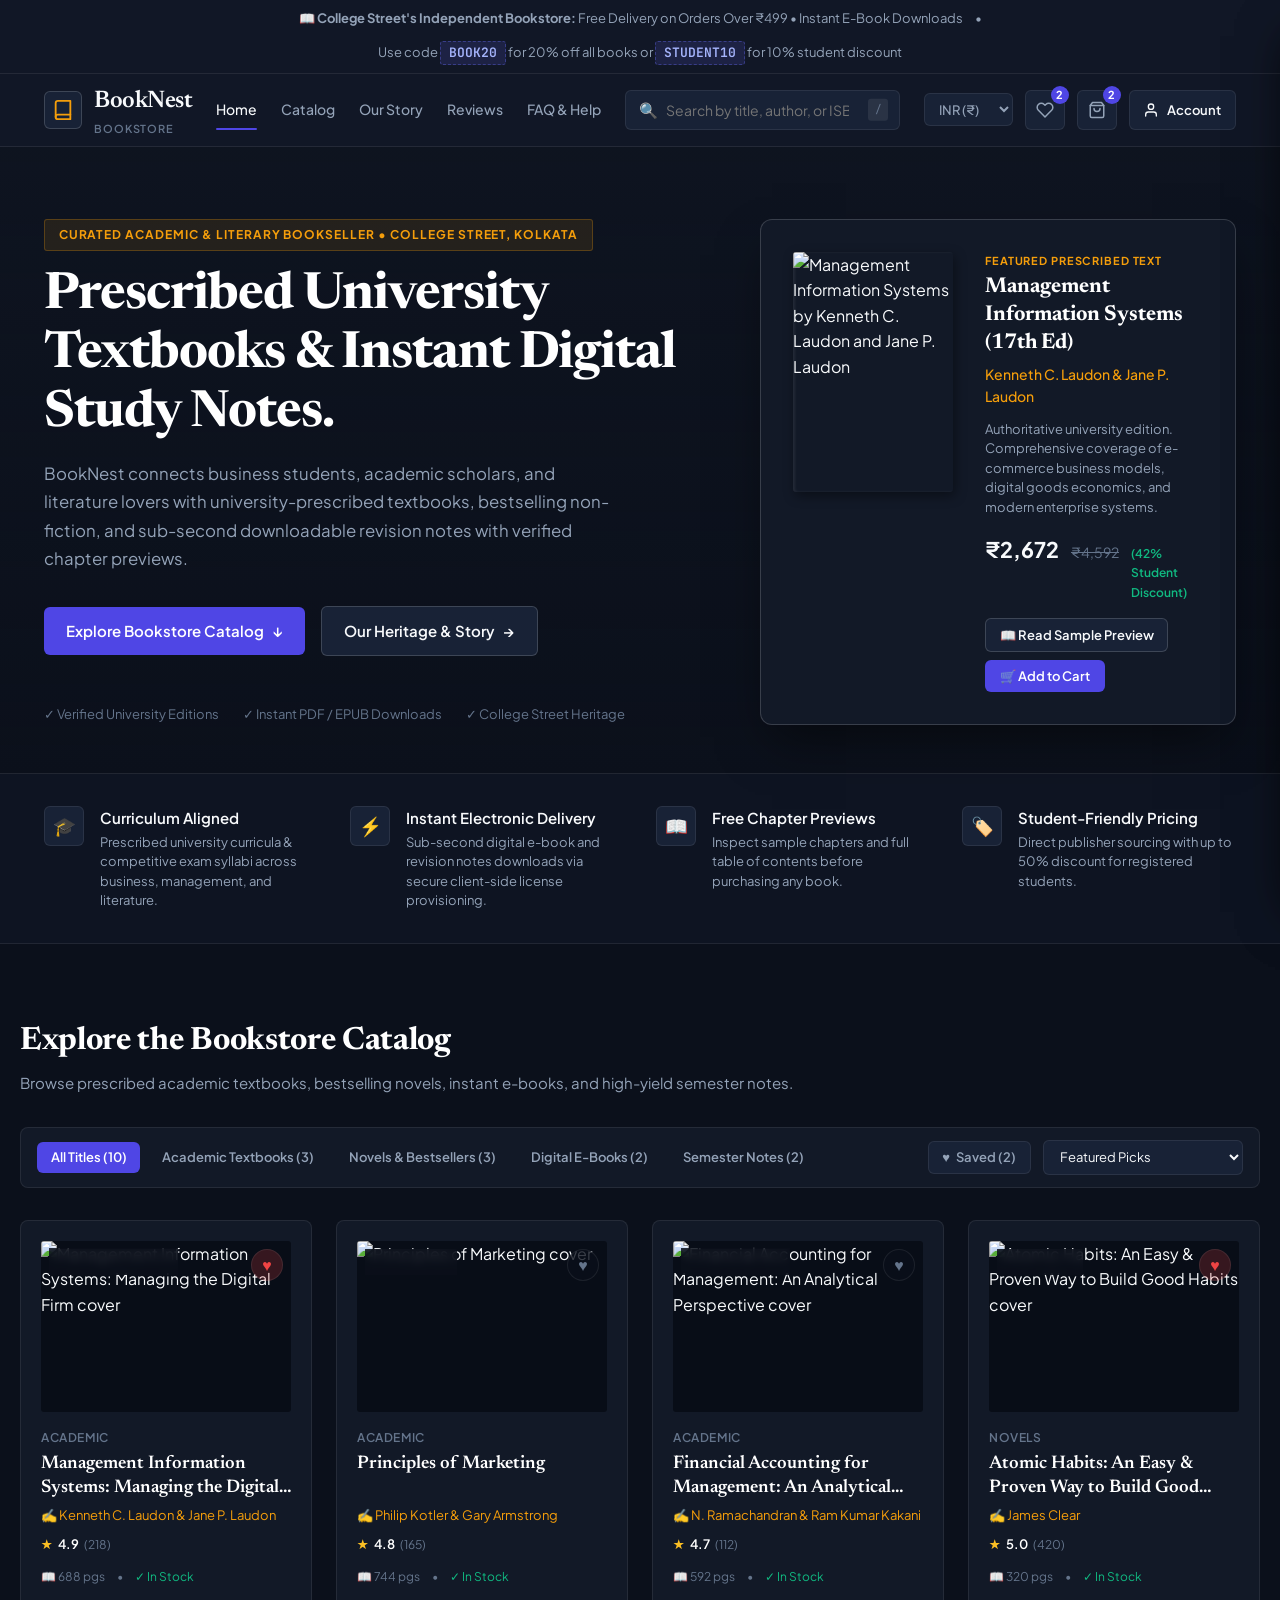
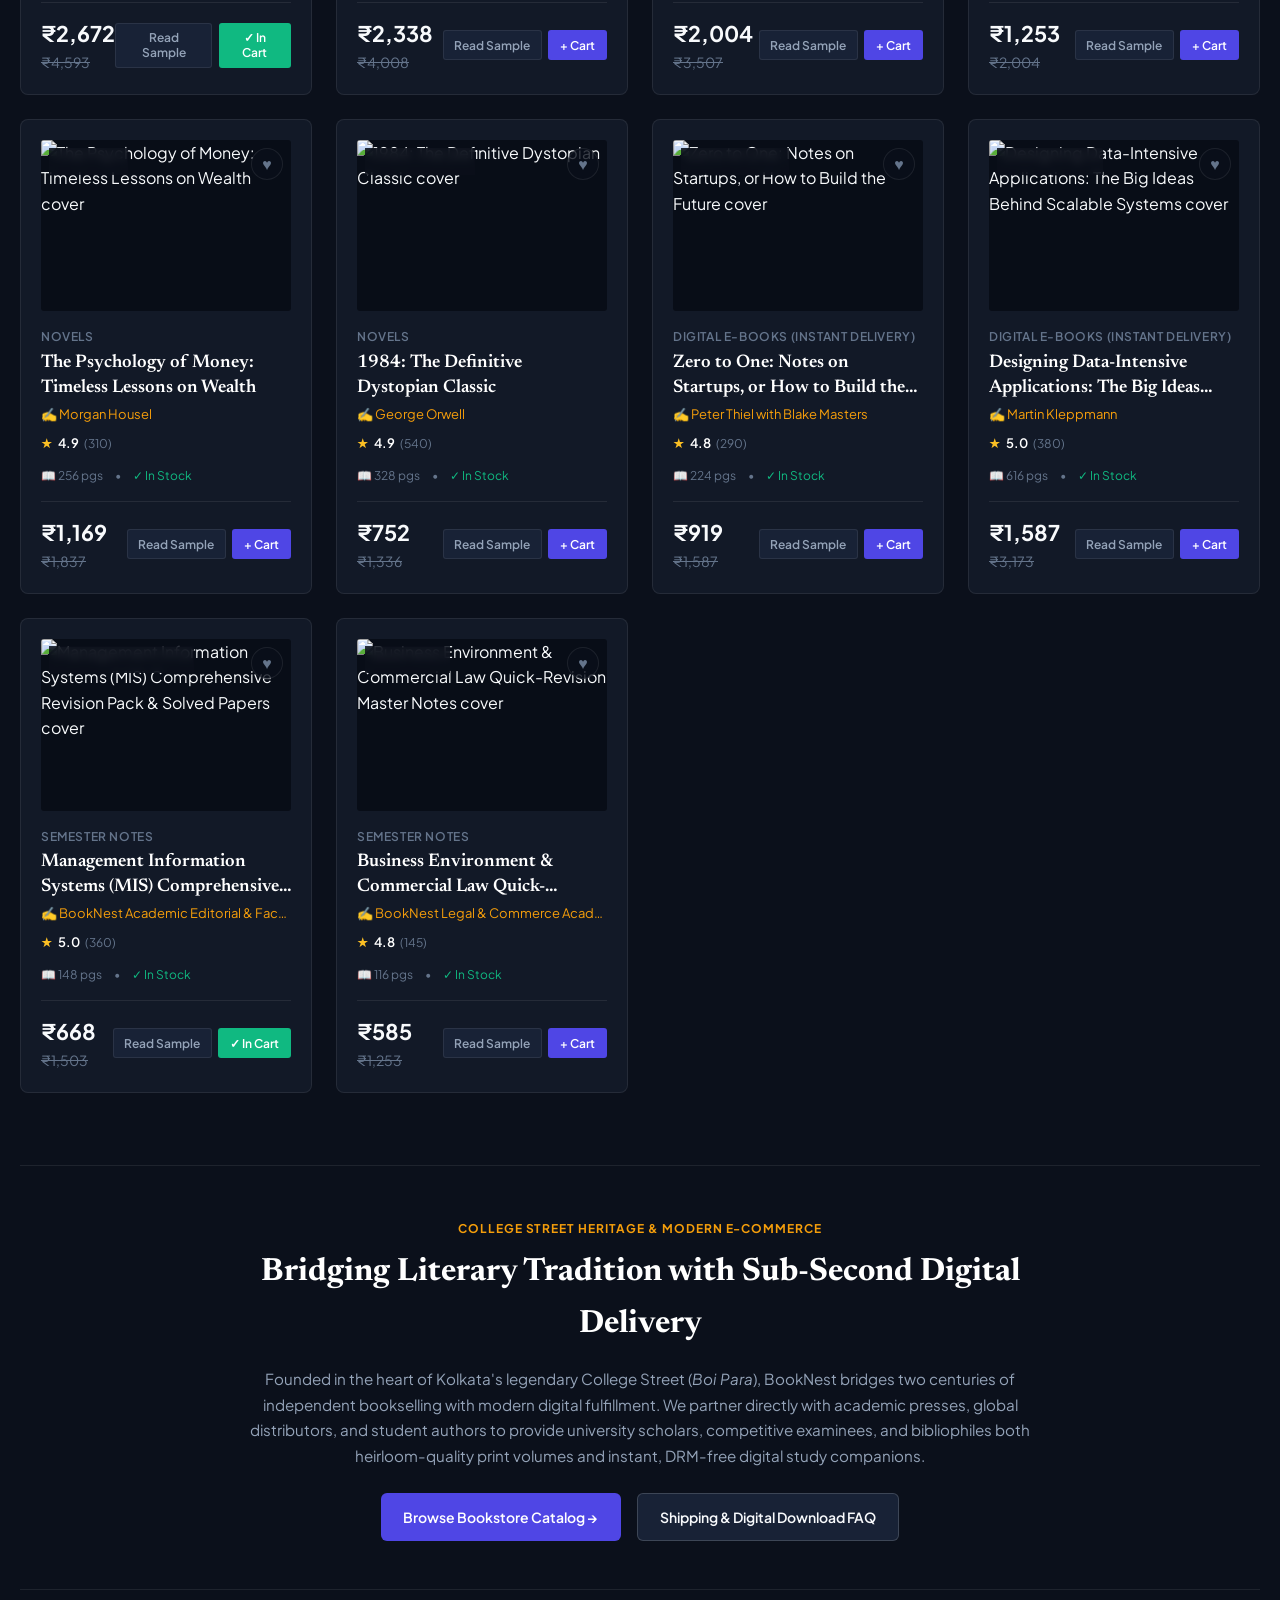
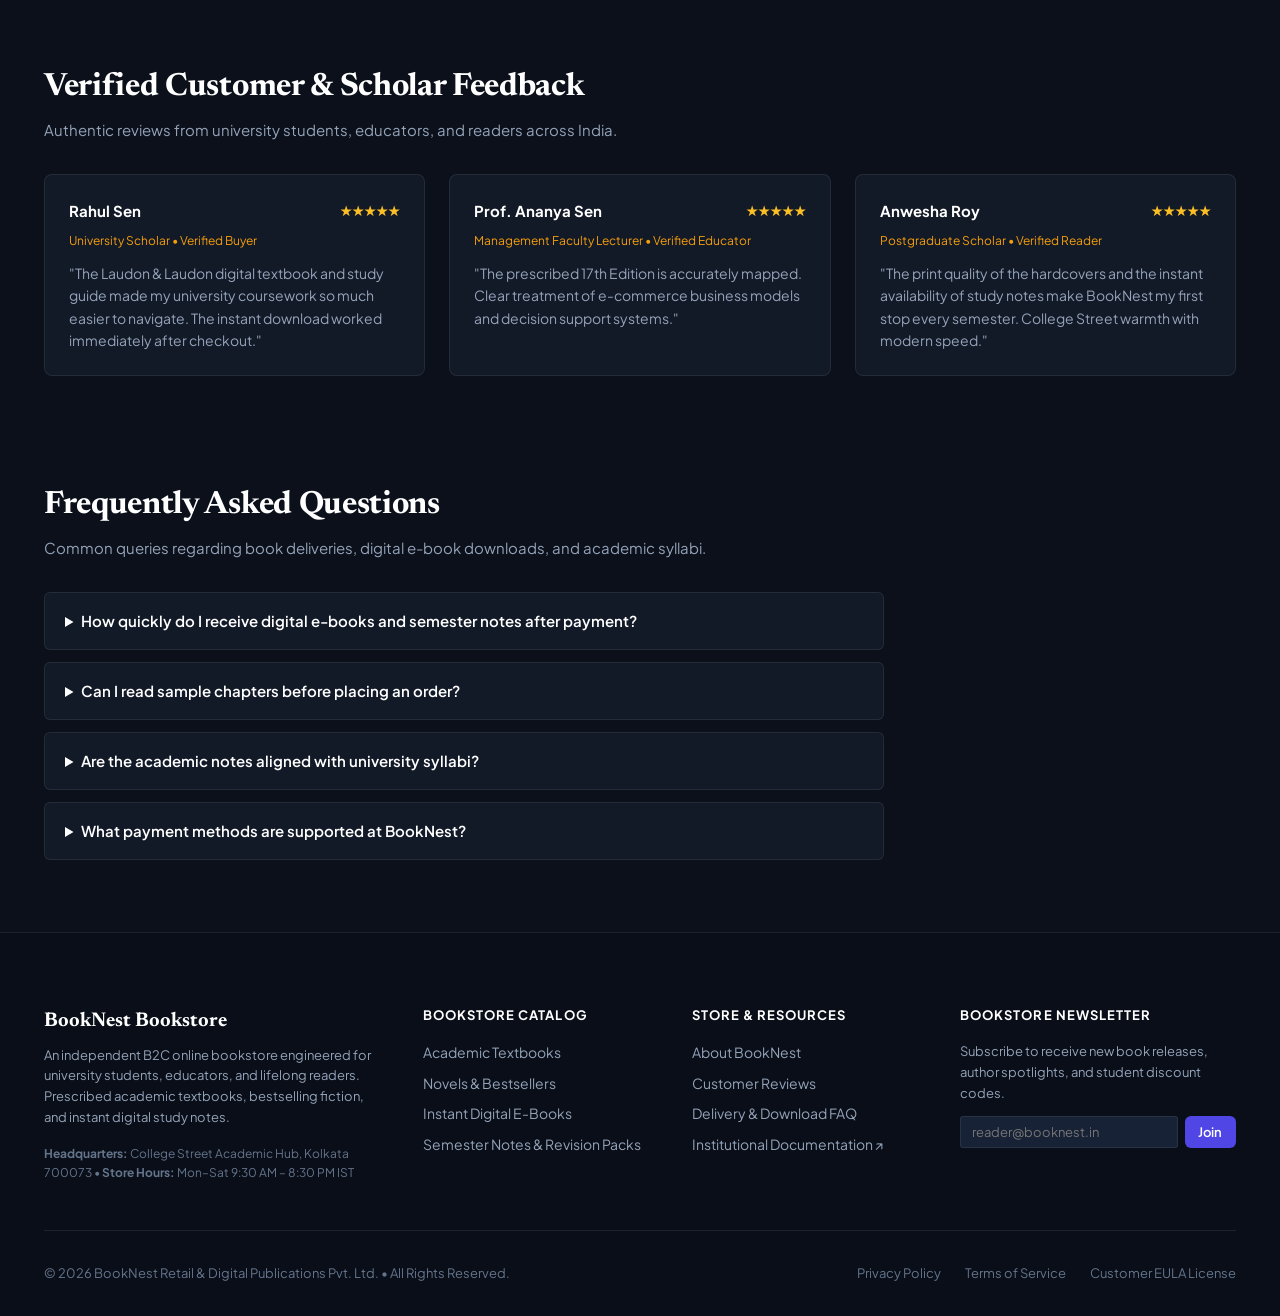
==== commit cc91f2eb: "feat: Transform into BookNest independent bookstore & university assignment suite" ====
--- a/index.html
+++ b/index.html
@@ -3,711 +3,391 @@
 <head>
   <meta charset="UTF-8">
   <meta name="viewport" content="width=device-width, initial-scale=1.0">
-  <meta name="description" content="NovaCraft Digital - The Premier E-Commerce Marketplace for Next-Gen Software Boilerplates, UI/UX Design Assets, Developer E-Books, and Video Masterclasses with Instant Global Fulfillment.">
-  <meta name="keywords" content="digital goods, e-commerce, software boilerplates, figma design systems, developer e-books, online masterclasses, digital markets, business models">
-  <meta name="author" content="NovaCraft Digital Technologies Pvt. Ltd. / Sruti">
-  <title>NovaCraft Digital | Next-Gen Digital Goods & Software Marketplace</title>
-
-  <!-- Google Fonts: Plus Jakarta Sans & JetBrains Mono -->
+  <meta name="description" content="BookNest — Premier B2C Online Bookstore for Academic Textbooks, Bestselling Novels, Digital E-Books, and BBA Semester Revision Notes with Instant Electronic Fulfillment.">
+  <meta name="keywords" content="BookNest, online bookstore, academic textbooks, business books, novels, e-books, study notes, College Street Kolkata, independent bookshop">
+  <meta name="author" content="BookNest Bookstore & Publishing House">
+  <title>BookNest — Curated Academic Bookstore, Novels & Instant Digital Notes</title>
+
+  <!-- Google Fonts: Newsreader (Editorial Serif), Plus Jakarta Sans (Interface), JetBrains Mono (Code/Metadata) -->
   <link rel="preconnect" href="https://fonts.googleapis.com">
   <link rel="preconnect" href="https://fonts.gstatic.com" crossorigin>
-  <link href="https://fonts.googleapis.com/css2?family=JetBrains+Mono:wght@400;600;700&family=Plus+Jakarta+Sans:wght@400;500;600;700;800&display=swap" rel="stylesheet">
+  <link href="https://fonts.googleapis.com/css2?family=JetBrains+Mono:wght@400;600&family=Newsreader:ital,opsz,wght@0,6..72,400;0,6..72,500;0,6..72,600;0,6..72,700;1,6..72,400&family=Plus+Jakarta+Sans:wght@400;500;600;700&display=swap" rel="stylesheet">
 
   <!-- Core Stylesheet -->
   <link rel="stylesheet" href="styles.css">
 </head>
 <body>
-  <!-- Ambient Atmospheric Glow Elements -->
-  <div class="ambient-glow-1"></div>
-  <div class="ambient-glow-2"></div>
-
-  <!-- Top Announcement Promo Bar -->
-  <div class="announcement-bar">
-    <span>🚀 <strong>Special Academic & Launch Promo:</strong> Use code <span class="badge-code" onclick="navigator.clipboard?.writeText('DIGITAL20')">DIGITAL20</span> for 20% off or <span class="badge-code" onclick="navigator.clipboard?.writeText('SRUTI50')">SRUTI50</span> for 50% assignment discount!</span>
+
+  <!-- Top Announcement Bar -->
+  <div class="top-announcement-bar" role="region" aria-label="Store announcement">
+    <div class="container top-announcement-inner">
+      <span>📖 <strong>College Street's Independent Bookstore:</strong> Free Delivery on Orders Over ₹499 • Instant E-Book Downloads</span>
+      <span>•</span>
+      <span>Use code <button type="button" class="promo-pill-code" onclick="navigator.clipboard?.writeText('BOOK20'); showToast('Copied coupon code BOOK20!');" aria-label="Copy code BOOK20">BOOK20</button> for 20% off all books or <button type="button" class="promo-pill-code" onclick="navigator.clipboard?.writeText('STUDENT10'); showToast('Copied coupon code STUDENT10!');" aria-label="Copy code STUDENT10">STUDENT10</button> for 10% student discount</span>
+    </div>
   </div>
 
-  <!-- Sticky Glassmorphism Header -->
+  <!-- Sticky Site Header -->
   <header class="site-header" id="siteHeader">
     <div class="container header-inner">
+      
       <!-- Brand Logo -->
-      <a href="#hero" class="brand-logo" id="brandLogo">
-        <div class="brand-icon">
-          <svg width="22" height="22" viewBox="0 0 24 24" fill="none" stroke="currentColor" stroke-width="2.5" stroke-linecap="round" stroke-linejoin="round">
-            <polygon points="12 2 2 7 12 12 22 7 12 2"></polygon>
-            <polyline points="2 17 12 22 22 17"></polyline>
-            <polyline points="2 12 12 17 22 12"></polyline>
+      <a href="#hero" class="brand-logo" aria-label="BookNest Bookstore Homepage">
+        <div class="brand-icon" aria-hidden="true">
+          <svg width="22" height="22" viewBox="0 0 24 24" fill="none" stroke="currentColor" stroke-width="2" stroke-linecap="round" stroke-linejoin="round">
+            <path d="M4 19.5A2.5 2.5 0 0 1 6.5 17H20"></path>
+            <path d="M6.5 2H20v20H6.5A2.5 2.5 0 0 1 4 19.5v-15A2.5 2.5 0 0 1 6.5 2z"></path>
           </svg>
         </div>
-        <span>NovaCraft <span class="brand-highlight">Digital</span></span>
+        <div>
+          <span>BookNest</span>
+          <span class="brand-tagline-sub">Bookstore</span>
+        </div>
       </a>
 
-      <!-- Desktop Navigation Menu -->
-      <nav aria-label="Main Navigation">
-        <ul class="nav-links" id="navLinks">
-          <li><a href="#hero" class="nav-link active">Home</a></li>
-          <li><a href="#catalog" class="nav-link">Digital Goods</a></li>
-          <li><a href="#company" class="nav-link">Company</a></li>
-          <li><a href="#digital-markets" class="nav-link">Digital Markets</a></li>
-          <li><a href="#business-models" class="nav-link">Business Models</a></li>
-          <li><a href="#technology" class="nav-link">Tech & Architecture</a></li>
-          <li><a href="#contact" class="nav-link">Contact</a></li>
-        </ul>
+      <!-- Main Navigation -->
+      <nav class="main-nav" aria-label="Primary Navigation">
+        <a href="#hero" class="nav-link active">Home</a>
+        <a href="#catalog" class="nav-link">Catalog</a>
+        <a href="#heritage" class="nav-link">Our Story</a>
+        <a href="#reviews" class="nav-link">Reviews</a>
+        <a href="#faq" class="nav-link">FAQ & Help</a>
       </nav>
 
-      <!-- Action Controls -->
+      <!-- Prominent Search Bar -->
+      <div class="header-search-wrap" role="search">
+        <span class="header-search-icon" aria-hidden="true">🔍</span>
+        <input type="search" id="headerSearchInput" class="header-search-input" placeholder="Search by title, author, or ISBN..." aria-label="Search bookstore catalog">
+        <span class="header-search-shortcut" title="Press forward slash to search">/</span>
+      </div>
+
+      <!-- Header Actions -->
       <div class="header-actions">
-        <!-- Live Instant Search -->
-        <div class="header-search-wrapper">
-          <span class="search-icon-fixed">🔍</span>
-          <input type="text" id="headerSearchInput" class="header-search-input" placeholder="Search digital goods (press '/' to focus)..." aria-label="Search catalog">
-        </div>
-
-        <!-- Currency Switcher -->
-        <select id="currencySelect" class="select-filter" style="padding: 0.4rem 0.6rem; font-size: 0.8rem;" aria-label="Select currency">
+        <!-- Currency Selector -->
+        <select id="currencySelect" class="currency-select-header" aria-label="Select currency">
+          <option value="INR" selected>INR (₹)</option>
           <option value="USD">USD ($)</option>
           <option value="EUR">EUR (€)</option>
-          <option value="INR">INR (₹)</option>
           <option value="GBP">GBP (£)</option>
         </select>
 
-        <!-- User Authentication Button -->
-        <button id="authTriggerBtn" class="btn-auth-trigger" aria-label="User Account">
-          <span>👤</span>
-          <span>Sign In</span>
+        <!-- Wishlist Button -->
+        <button type="button" class="btn-icon-header" id="wishlistTriggerBtn" aria-label="View saved wishlist items">
+          <svg width="18" height="18" viewBox="0 0 24 24" fill="none" stroke="currentColor" stroke-width="2" stroke-linecap="round" stroke-linejoin="round" aria-hidden="true">
+            <path d="M20.84 4.61a5.5 5.5 0 0 0-7.78 0L12 5.67l-1.06-1.06a5.5 5.5 0 0 0-7.78 7.78l1.06 1.06L12 21.23l7.78-7.78 1.06-1.06a5.5 5.5 0 0 0 0-7.78z"></path>
+          </svg>
+          <span id="wishlistBadge" class="header-badge-count" style="display: none;">0</span>
         </button>
 
-        <!-- Cart Button with Counter Badge -->
-        <div class="btn-icon-wrapper">
-          <button id="cartBtn" class="btn-icon" aria-label="View Shopping Cart">
-            <svg width="20" height="20" viewBox="0 0 24 24" fill="none" stroke="currentColor" stroke-width="2" stroke-linecap="round" stroke-linejoin="round">
-              <path d="M6 2L3 6v14a2 2 0 0 0 2 2h14a2 2 0 0 0 2-2V6l-3-4z"></path>
-              <line x1="3" y1="6" x2="21" y2="6"></line>
-              <path d="M16 10a4 4 0 0 1-8 0"></path>
-            </svg>
-          </button>
-          <span id="cartBadge" class="cart-count-badge">2</span>
-        </div>
+        <!-- Cart Button -->
+        <button type="button" class="btn-icon-header" id="cartBtn" aria-label="View shopping cart">
+          <svg width="18" height="18" viewBox="0 0 24 24" fill="none" stroke="currentColor" stroke-width="2" stroke-linecap="round" stroke-linejoin="round" aria-hidden="true">
+            <path d="M6 2L3 6v14a2 2 0 0 0 2 2h14a2 2 0 0 0 2-2V6l-3-4z"></path>
+            <line x1="3" y1="6" x2="21" y2="6"></line>
+            <path d="M16 10a4 4 0 0 1-8 0"></path>
+          </svg>
+          <span id="cartBadge" class="header-badge-count">2</span>
+        </button>
+
+        <!-- User Account Trigger -->
+        <button type="button" class="btn-account-header" id="authTriggerBtn" aria-label="Sign in or register customer account">
+          <svg width="16" height="16" viewBox="0 0 24 24" fill="none" stroke="currentColor" stroke-width="2" stroke-linecap="round" stroke-linejoin="round" aria-hidden="true">
+            <path d="M20 21v-2a4 4 0 0 0-4-4H8a4 4 0 0 0-4 4v2"></path>
+            <circle cx="12" cy="7" r="4"></circle>
+          </svg>
+          <span>Account</span>
+        </button>
       </div>
     </div>
   </header>
 
   <main>
     <!-- =======================================================================
-         Hero Section
+         Hero Section — Curated Academic Spotlight
          ======================================================================= -->
-    <section class="hero-section" id="hero">
+    <section class="hero-spotlight" id="hero">
       <div class="container hero-grid">
-        <div class="hero-content">
-          <div class="hero-pill">
-            <span class="pulse-dot"></span>
-            <span>⚡ Sub-Second Digital Delivery & Zero Shipping Friction</span>
+        <div class="hero-text-col">
+          <div class="hero-editorial-badge">
+            <span>Curated Academic & Literary Bookseller • College Street, Kolkata</span>
           </div>
 
           <h1 class="hero-title">
-            The World’s Leading Hub for <span class="gradient-text">Digital Goods & Creative Tech</span>
+            Prescribed University Textbooks & Instant Digital Study Notes.
           </h1>
 
-          <p class="hero-subtitle">
-            NovaCraft Digital connects engineers, designers, and students with high-performance software boilerplates, Figma design systems, engineering e-books, and video masterclasses with automated electronic licensing.
-          </p>
-
-          <!-- Quick Hero Search -->
-          <div style="position: relative; max-width: 520px; margin-bottom: 2rem;">
-            <input type="text" id="heroSearchInput" class="form-input" style="width: 100%; padding: 0.95rem 1.25rem 0.95rem 3rem; border-radius: var(--radius-full); font-size: 0.95rem; background: rgba(255,255,255,0.07);" placeholder="Search 8+ digital assets, SaaS kits, guides...">
-            <span style="position: absolute; left: 1.25rem; top: 50%; transform: translateY(-50%); font-size: 1.1rem; color: var(--text-muted); pointer-events: none;">🔍</span>
-          </div>
+          <p class="hero-lead-text">
+            BookNest connects business students, academic scholars, and literature lovers with university-prescribed textbooks, bestselling non-fiction, and sub-second downloadable revision notes with verified chapter previews.
+          </p>
 
           <div class="hero-actions">
             <a href="#catalog" class="btn-primary">
-              <span>Explore Digital Catalog</span>
-              <span>↓</span>
+              <span>Explore Bookstore Catalog</span>
+              <span aria-hidden="true">↓</span>
             </a>
-            <a href="#digital-markets" class="btn-secondary">
-              <span>How Digital Markets Work</span>
-              <span>→</span>
+            <a href="#heritage" class="btn-secondary">
+              <span>Our Heritage & Story</span>
+              <span aria-hidden="true">→</span>
             </a>
           </div>
 
-          <!-- Hero Metrics Trust Bar -->
-          <div class="hero-stats">
-            <div class="stat-item">
-              <h3>15,000+</h3>
-              <p>Instant Downloads</p>
+          <div style="font-size: 0.8125rem; color: var(--text-muted); display: flex; align-items: center; gap: 1.5rem; flex-wrap: wrap;">
+            <span>✓ Verified University Editions</span>
+            <span>✓ Instant PDF / EPUB Downloads</span>
+            <span>✓ College Street Heritage</span>
+          </div>
+        </div>
+
+        <!-- Featured Spotlight Book -->
+        <div class="spotlight-card">
+          <div class="spotlight-cover-wrap">
+            <img src="https://images.unsplash.com/photo-1544716278-ca5e3f4abd8c?w=700&auto=format&fit=crop&q=80" alt="Management Information Systems by Kenneth C. Laudon and Jane P. Laudon" class="spotlight-cover">
+          </div>
+
+          <div class="spotlight-info">
+            <div style="font-size: 0.6875rem; font-weight: 700; text-transform: uppercase; color: var(--brand-accent); letter-spacing: 0.08em; margin-bottom: 0.25rem;">
+              Featured Prescribed Text
             </div>
-            <div class="stat-item">
-              <h3>99.8%</h3>
-              <p>Customer Rating</p>
+            <h3>Management Information Systems (17th Ed)</h3>
+            <div class="spotlight-author">Kenneth C. Laudon & Jane P. Laudon</div>
+            <p style="font-size: 0.8125rem; color: var(--text-secondary); line-height: 1.5; margin-bottom: 0.75rem;">
+              Authoritative university edition. Comprehensive coverage of e-commerce business models, digital goods economics, and modern enterprise systems.
+            </p>
+
+            <div class="spotlight-pricing">
+              <span class="current-price" id="heroSpotlightPrice">₹2,672</span>
+              <span class="original-price" id="heroSpotlightOriginalPrice">₹4,592</span>
+              <span style="font-size: 0.75rem; color: var(--success); font-weight: 600;">(42% Student Discount)</span>
             </div>
-            <div class="stat-item">
-              <h3>85%</h3>
-              <p>Creator Payout</p>
+
+            <div style="display: flex; gap: 0.5rem; flex-wrap: wrap;">
+              <button type="button" class="btn-secondary" style="padding: 0.5rem 0.85rem; font-size: 0.8125rem;" onclick="openBookPreview('bn-acad-01')">
+                📖 Read Sample Preview
+              </button>
+              <button type="button" class="btn-primary" style="padding: 0.5rem 0.95rem; font-size: 0.8125rem;" onclick="addToCart('bn-acad-01', 'Paperback (Print Edition)', 1)">
+                🛒 Add to Cart
+              </button>
             </div>
-            <div class="stat-item">
-              <h3>0.8s</h3>
-              <p>Delivery Latency</p>
-            </div>
-          </div>
-        </div>
-
-        <!-- Hero Showcase Card -->
-        <div class="hero-visual-card">
-          <div class="hero-card-header">
-            <span class="hero-card-tag">🔥 Featured Flagship Asset</span>
-            <span style="font-size: 0.8rem; color: #10b981; font-weight: 700;">Verified Digital Good</span>
-          </div>
-
-          <div class="hero-preview-img-wrapper">
-            <img src="https://images.unsplash.com/photo-1555066931-4365d14bab8c?w=700&auto=format&fit=crop&q=80" alt="ApexSaaS Boilerplate Preview" class="hero-preview-img">
-          </div>
-
-          <h3 style="font-size: 1.25rem; margin-bottom: 0.5rem;">ApexSaaS - Next.js 15 Boilerplate</h3>
-          <p style="font-size: 0.85rem; color: var(--text-secondary); margin-bottom: 1rem;">Complete production-ready multi-tenant codebase with Stripe billing & NextAuth v5.</p>
-
-          <div class="hero-mock-specs">
-            <div class="spec-line">
-              <span>Format:</span>
-              <span>ZIP / GitHub Repository</span>
-            </div>
-            <div class="spec-line">
-              <span>Marginal Delivery Cost:</span>
-              <span style="color: #10b981;">$0.00 (Zero Marginal Cost)</span>
-            </div>
-            <div class="spec-line">
-              <span>License:</span>
-              <span>Extended Commercial License</span>
-            </div>
-          </div>
-
-          <div style="display: flex; align-items: center; justify-content: space-between; padding-top: 1rem; border-top: 1px solid var(--border-subtle);">
-            <div>
-              <span style="font-size: 1.4rem; font-weight: 800; color: var(--text-primary);">$49.00</span>
-              <span style="font-size: 0.85rem; color: var(--text-muted); text-decoration: line-through; margin-left: 0.4rem;">$89.00</span>
-            </div>
-            <button class="btn-primary" style="padding: 0.6rem 1.2rem; font-size: 0.85rem;" onclick="document.querySelector('[data-action=\'add-cart\'][data-id=\'nc-soft-01\']')?.click() || alert('Added to cart!');">
-              ⚡ Instant Access
-            </button>
           </div>
         </div>
       </div>
     </section>
 
     <!-- =======================================================================
-         Product Catalog & Search Section (Guideline 2)
+         Trust Commitments Strip (Factual & Honest)
          ======================================================================= -->
-    <section class="section-wrapper bg-darker" id="catalog">
-      <div class="container">
-        <div class="section-header">
-          <span class="section-badge">Curated Digital Catalog</span>
-          <h2 class="section-title">Explore Premium Intangible Digital Products</h2>
-          <p class="section-description">
-            Filter through software boilerplates, UI kits, technical e-books, and masterclasses. All products come with instant electronic delivery and cryptographically signed license keys.
-          </p>
-        </div>
-
-        <!-- Toolbar & Filter Controls -->
-        <div class="catalog-toolbar">
-          <div class="category-tabs" id="categoryTabs">
-            <button class="category-btn active" data-category="all">All Products (8)</button>
-            <button class="category-btn" data-category="software">Software & Boilerplates (2)</button>
-            <button class="category-btn" data-category="design">UI/UX & Design Assets (2)</button>
-            <button class="category-btn" data-category="ebooks">E-Books & Guides (2)</button>
-            <button class="category-btn" data-category="courses">Video Masterclasses (2)</button>
-            <button class="category-btn" data-category="media">3D & Audio (1)</button>
-          </div>
-
-          <div class="toolbar-controls">
-            <label for="sortSelect" style="font-size: 0.85rem; color: var(--text-muted);">Sort by:</label>
-            <select id="sortSelect" class="select-filter">
-              <option value="featured">Featured Picks</option>
-              <option value="price-low">Price: Low to High</option>
-              <option value="price-high">Price: High to Low</option>
-              <option value="rating">Highest Rated ★</option>
-              <option value="popular">Most Downloaded</option>
-            </select>
-          </div>
-        </div>
-
-        <!-- Products Grid Container -->
-        <div class="products-grid" id="productsGrid">
-          <!-- Dynamically populated by app.js -->
+    <section class="commitments-strip" aria-label="Bookstore commitments">
+      <div class="container commitments-grid">
+        <div class="commitment-item">
+          <div class="commitment-icon" aria-hidden="true">🎓</div>
+          <div>
+            <h4>Curriculum Aligned</h4>
+            <p>Prescribed university curricula & competitive exam syllabi across business, management, and literature.</p>
+          </div>
+        </div>
+
+        <div class="commitment-item">
+          <div class="commitment-icon" aria-hidden="true">⚡</div>
+          <div>
+            <h4>Instant Electronic Delivery</h4>
+            <p>Sub-second digital e-book and revision notes downloads via secure client-side license provisioning.</p>
+          </div>
+        </div>
+
+        <div class="commitment-item">
+          <div class="commitment-icon" aria-hidden="true">📖</div>
+          <div>
+            <h4>Free Chapter Previews</h4>
+            <p>Inspect sample chapters and full table of contents before purchasing any book.</p>
+          </div>
+        </div>
+
+        <div class="commitment-item">
+          <div class="commitment-icon" aria-hidden="true">🏷️</div>
+          <div>
+            <h4>Student-Friendly Pricing</h4>
+            <p>Direct publisher sourcing with up to 50% discount for registered students.</p>
+          </div>
         </div>
       </div>
     </section>
 
     <!-- =======================================================================
-         Guideline 1: Introduction to the Company
+         Catalog & Browsing Section
          ======================================================================= -->
-    <section class="section-wrapper" id="company">
-      <div class="container">
-        <div class="section-header">
-          <span class="section-badge">Guideline 1 • Corporate Profile</span>
-          <h2 class="section-title">Introduction to NovaCraft Digital</h2>
-          <p class="section-description">
-            A comprehensive overview of our organization, business mission, product portfolio, and target customer demographic.
-          </p>
-        </div>
-
-        <div class="company-info-card">
-          <div>
-            <div class="company-detail-item">
-              <h4>1. Company Name & Background</h4>
-              <p>
-                <strong>NovaCraft Digital Technologies Pvt. Ltd.</strong> is a next-generation electronic commerce enterprise established in 2024. Headquartered in Bengaluru, Karnataka, India, with distributed edge server nodes worldwide, NovaCraft was founded by a syndicate of senior software architects, product designers, and technical authors seeking to eliminate the friction, latency, and high distributor fees associated with traditional digital asset monetization.
-              </p>
-            </div>
-
-            <div class="company-detail-item">
-              <h4>2. Corporate Objectives & Vision</h4>
-              <p>
-                Our objective is to build a decentralized, transparent, and ultra-low-latency electronic marketplace for intangible digital goods. We empower digital creators with an unprecedented <strong>85% royalty payout</strong> (contrasting traditional app store 30% take-rates), guarantee sub-second digital fulfillment to buyers in 140+ countries, and provide enterprise-grade licensing management.
-              </p>
-            </div>
-
-            <div class="company-detail-item">
-              <h4>3. Nature of Business</h4>
-              <p>
-                NovaCraft operates strictly as a <strong>pure-play digital e-commerce marketplace</strong>. Unlike physical goods retailers who maintain inventory, warehousing, and parcel logistics, NovaCraft distributes <em>intangible digital goods</em> that possess zero marginal reproduction costs, automated electronic verification, and instant cloud-based electronic delivery.
-              </p>
-            </div>
-          </div>
-
-          <div>
-            <div class="company-detail-item">
-              <h4>4. Products & Services Offered</h4>
-              <p style="margin-bottom: 0.5rem;">Our portfolio is organized into four core digital categories:</p>
-              <ul style="list-style: none; display: flex; flex-direction: column; gap: 0.5rem; font-size: 0.9rem;">
-                <li><strong style="color: var(--accent-secondary);">• Software & Code Templates:</strong> Production-ready full-stack boilerplates (Next.js, FastAPI, Docker), cloud infrastructure CLI tools, and automation scripts.</li>
-                <li><strong style="color: var(--accent-secondary);">• UI/UX Design Assets:</strong> Comprehensive Figma design systems, 3D isometric illustration libraries, and icon packs with multi-brand design tokens.</li>
-                <li><strong style="color: var(--accent-secondary);">• Technical E-Books & Guides:</strong> DRM-free PDF, EPUB, and interactive Notion handbooks covering distributed systems architecture, DevOps, and micro-SaaS bootstrapping.</li>
-                <li><strong style="color: var(--accent-secondary);">• Masterclasses & Digital Media:</strong> 4K on-demand video masterclasses with GitHub repositories and studio-mastered audio sound design libraries.</li>
-              </ul>
-            </div>
-
-            <div class="company-detail-item">
-              <h4>5. Target Customers & Buyer Personas</h4>
-              <p>
-                Our primary customer base includes <strong>Software Engineers & Tech Leads</strong> needing to accelerate product launches; <strong>Product Designers & Freelance Agencies</strong> looking for enterprise UI libraries; <strong>Indie Hackers & Startup Founders</strong> launching micro-SaaS businesses; and <strong>University Students & Aspiring Creators</strong> acquiring real-world industry skills.
-              </p>
-            </div>
-          </div>
-        </div>
+    <section class="catalog-section container" id="catalog">
+      <div class="section-header-row">
+        <div>
+          <h2 class="section-title">Explore the Bookstore Catalog</h2>
+          <p class="section-subtitle">
+            Browse prescribed academic textbooks, bestselling novels, instant e-books, and high-yield semester notes.
+          </p>
+        </div>
+
+        <!-- Search Status / Clear Button -->
+        <div id="searchFilterStatus" style="display: none; align-items: center; gap: 0.5rem; font-size: 0.875rem;">
+          <span id="searchStatusText" style="color: var(--text-secondary);"></span>
+          <button type="button" class="btn-secondary" style="padding: 0.25rem 0.6rem; font-size: 0.75rem;" onclick="resetSearchAndFilter()">Clear Search</button>
+        </div>
+      </div>
+
+      <!-- Filter & Sort Bar -->
+      <div class="filter-bar">
+        <!-- Department Tabs -->
+        <div class="department-tabs" id="departmentTabs" role="tablist" aria-label="Book Departments">
+          <button type="button" class="tab-btn active" data-category="all" role="tab" aria-selected="true">All Titles (10)</button>
+          <button type="button" class="tab-btn" data-category="academic" role="tab" aria-selected="false">Academic Textbooks (3)</button>
+          <button type="button" class="tab-btn" data-category="novels" role="tab" aria-selected="false">Novels & Bestsellers (3)</button>
+          <button type="button" class="tab-btn" data-category="ebooks" role="tab" aria-selected="false">Digital E-Books (2)</button>
+          <button type="button" class="tab-btn" data-category="notes" role="tab" aria-selected="false">Semester Notes (2)</button>
+        </div>
+
+        <!-- Controls: Wishlist Filter & Sort -->
+        <div class="catalog-actions-right">
+          <button type="button" class="btn-wishlist-filter" id="wishlistFilterToggle" aria-pressed="false">
+            <span aria-hidden="true">♥</span>
+            <span>Saved (<span id="wishlistFilterCount">0</span>)</span>
+          </button>
+
+          <label for="sortSelect" class="sr-only" style="position: absolute; width: 1px; height: 1px; overflow: hidden;">Sort books</label>
+          <select id="sortSelect" class="filter-select" aria-label="Sort books by">
+            <option value="featured">Featured Picks</option>
+            <option value="price-asc">Price: Low to High</option>
+            <option value="price-desc">Price: High to Low</option>
+            <option value="rating">Highest Customer Rating</option>
+            <option value="downloads">Most Downloaded</option>
+          </select>
+        </div>
+      </div>
+
+      <!-- Books Grid -->
+      <div class="books-grid" id="booksGrid" aria-live="polite">
+        <!-- Rendered dynamically by app.js -->
       </div>
     </section>
 
     <!-- =======================================================================
-         Guideline 3: Digital Markets and Digital Goods
+         About Store & Heritage Section
          ======================================================================= -->
-    <section class="section-wrapper bg-darker" id="digital-markets">
-      <div class="container">
-        <div class="section-header">
-          <span class="section-badge">Guideline 3 • Digital Market Dynamics</span>
-          <h2 class="section-title">Digital Markets & The Economics of Digital Goods</h2>
-          <p class="section-description">
-            How digital markets transform buyer-seller interactions, economic marginal costs, online promotional mechanics, dynamic pricing, and verified customer feedback systems.
-          </p>
-        </div>
-
-        <div class="digital-features-grid">
-          <!-- Buyer-Seller Interaction Box -->
-          <div class="feature-box">
-            <div class="feature-box-icon">🤝</div>
-            <h3>1. Buyer & Seller Online Interaction</h3>
-            <p>
-              In traditional physical retail, transactions require physical presence, inventory holding, shipping intermediaries, and delayed settlement. In our digital marketplace, interaction occurs through automated algorithmic matchmaking:
-            </p>
-            <ul class="feature-highlight-list">
-              <li><i>✓</i> <strong>Search & Algorithmic Discovery:</strong> Semantic keyword indexing and categorized tags connect buyers directly to creators.</li>
-              <li><i>✓</i> <strong>Automated Escrow & Licensing:</strong> Payments are captured electronically, escrowed securely, and split automatically between platform and creator.</li>
-              <li><i>✓</i> <strong>Instant Zero-Contact Fulfillment:</strong> The electronic delivery daemon issues digital download keys within 800ms of transaction authorization.</li>
-            </ul>
-          </div>
-
-          <!-- Economics of Digital Goods Box -->
-          <div class="feature-box">
-            <div class="feature-box-icon">⚡</div>
-            <h3>2. Characteristics of Digital Goods</h3>
-            <p>
-              Digital goods exhibit unique economic properties fundamentally different from physical merchandise:
-            </p>
-            <ul class="feature-highlight-list">
-              <li><i>✓</i> <strong>Zero Marginal Cost of Reproduction:</strong> Producing the 10,000th copy of our Distributed Systems Handbook costs exactly $0.00.</li>
-              <li><i>✓</i> <strong>Non-Rivalrous Consumption:</strong> Thousands of users can download and study the same video masterclass simultaneously without degrading quality.</li>
-              <li><i>✓</i> <strong>Indivisibility & Perishability-Immunity:</strong> Digital software does not spoil or wear down, though it requires continuous version maintenance.</li>
-            </ul>
-          </div>
-
-          <!-- Promotion, Pricing & Reviews Box -->
-          <div class="feature-box">
-            <div class="feature-box-icon">📈</div>
-            <h3>3. Online Promotion & Dynamic Pricing</h3>
-            <p>
-              Marketing and monetizing intangible assets relies on automated, high-velocity digital mechanisms:
-            </p>
-            <ul class="feature-highlight-list">
-              <li><i>✓</i> <strong>Dynamic Bundle Pricing:</strong> Tiered discounts and automated coupons (e.g. <code>DIGITAL20</code>) increase average order value (AOV).</li>
-              <li><i>✓</i> <strong>Affiliate & Creator Network:</strong> Content creators earn 20% affiliate commissions for referring buyers through unique tracking parameters.</li>
-              <li><i>✓</i> <strong>Verified Peer Reviews:</strong> Only authenticated buyers who completed checkout can submit ratings, preventing review manipulation.</li>
-            </ul>
-          </div>
-        </div>
-
-        <!-- Comparative Analysis Table: Physical Goods vs. Digital Goods -->
-        <h3 style="font-size: 1.4rem; margin-bottom: 1.25rem; text-align: center;">Comparative Analysis: Physical Markets vs. Digital Goods Marketplace</h3>
-        <div class="table-responsive">
-          <table class="custom-table">
-            <thead>
-              <tr>
-                <th>Economic Dimension</th>
-                <th>Traditional Physical E-Commerce</th>
-                <th>NovaCraft Digital Goods Platform</th>
-                <th>Strategic Market Advantage</th>
-              </tr>
-            </thead>
-            <tbody>
-              <tr>
-                <td><strong>Marginal Cost of Production</strong></td>
-                <td>High (Raw materials, fabrication, packaging)</td>
-                <td><span class="pill-highlight">Near $0.00 per unit</span></td>
-                <td>Infinite scalability with near 100% gross profit margins</td>
-              </tr>
-              <tr>
-                <td><strong>Delivery & Fulfillment</strong></td>
-                <td>2 to 7 days via postal / courier freight</td>
-                <td><span class="pill-highlight">Sub-second (&lt; 0.8s) instant electronic download</span></td>
-                <td>Immediate customer gratification; zero shipping fees</td>
-              </tr>
-              <tr>
-                <td><strong>Inventory & Storage Risk</strong></td>
-                <td>Warehouses, stockouts, shrinkage, depreciation</td>
-                <td><span class="pill-highlight">Zero physical warehouse overhead; Cloud CDN storage</span></td>
-                <td>Immune to supply-chain bottlenecks and spoilage</td>
-              </tr>
-              <tr>
-                <td><strong>Geographic Reach</strong></td>
-                <td>Restricted by customs, shipping tariffs, and borders</td>
-                <td><span class="pill-highlight">Instant global reach across 140+ countries</span></td>
-                <td>Frictionless cross-border digital trade</td>
-              </tr>
-              <tr>
-                <td><strong>Copyright & Protection</strong></td>
-                <td>Counterfeits, gray market physical imports</td>
-                <td>Digital DRM, cryptographically signed license keys</td>
-                <td>Automated license verification and repo revoking</td>
-              </tr>
-            </tbody>
-          </table>
+    <section class="container" id="heritage" style="padding: var(--space-2xl) var(--space-lg); border-top: 1px solid var(--border-subtle); border-bottom: 1px solid var(--border-subtle);">
+      <div style="max-width: 840px; margin: 0 auto; text-align: center;">
+        <span style="font-size: 0.75rem; text-transform: uppercase; letter-spacing: 0.08em; font-weight: 700; color: var(--brand-accent);">
+          College Street Heritage & Modern E-Commerce
+        </span>
+        <h2 style="font-family: var(--font-serif); font-size: 2rem; color: #fff; margin: 0.5rem 0 1rem;">
+          Bridging Literary Tradition with Sub-Second Digital Delivery
+        </h2>
+        <p style="font-size: 0.95rem; color: var(--text-secondary); line-height: 1.7; margin-bottom: 1.5rem;">
+          Founded in the heart of Kolkata's legendary College Street (<em>Boi Para</em>), BookNest bridges two centuries of independent bookselling with modern digital fulfillment. We partner directly with academic presses, global distributors, and student authors to provide university scholars, competitive examinees, and bibliophiles both heirloom-quality print volumes and instant, DRM-free digital study companions.
+        </p>
+
+        <div style="display: flex; justify-content: center; gap: 1rem; flex-wrap: wrap;">
+          <a href="#catalog" class="btn-primary" style="font-size: 0.875rem;">
+            Browse Bookstore Catalog →
+          </a>
+          <a href="#faq" class="btn-secondary" style="font-size: 0.875rem;">
+            Shipping & Digital Download FAQ
+          </a>
         </div>
       </div>
     </section>
 
     <!-- =======================================================================
-         Guideline 4: E-Commerce Business Models
+         Verified Customer Reviews
          ======================================================================= -->
-    <section class="section-wrapper" id="business-models">
-      <div class="container">
-        <div class="section-header">
-          <span class="section-badge">Guideline 4 • Business Architecture</span>
-          <h2 class="section-title">E-Commerce Business Models & Strategic Alignment</h2>
-          <p class="section-description">
-            Analysis of major electronic commerce business models and the detailed rationale behind NovaCraft Digital’s hybrid model.
-          </p>
-        </div>
-
-        <div class="business-models-grid">
-          <!-- B2C Card -->
-          <div class="model-card featured">
-            <span class="model-badge-top">Primary Adopted Model</span>
-            <h3 class="model-name">1. B2C Model</h3>
-            <div class="model-tagline">Business-to-Consumer / Creator-to-Consumer</div>
-            <p>
-              <strong>Description:</strong> NovaCraft curates proprietary and certified digital software, e-books, and courses directly to individual developers, students, and professionals for personal and commercial usage.
-            </p>
-            <p>
-              <strong>Why We Follow This Model:</strong> Digital goods offer immediate value to individual consumers with zero distribution latency. Direct-to-consumer digital transactions feature minimal friction, universal card/UPI/crypto settlement, and high conversion rates.
-            </p>
-            <div style="background: rgba(99, 102, 241, 0.1); padding: 0.65rem; border-radius: var(--radius-sm); font-size: 0.8rem; border-left: 3px solid var(--accent-primary);">
-              <strong>Revenue Mechanism:</strong> 100% margin on 1st-party products + 15% marketplace platform commission on creator listings.
-            </div>
-          </div>
-
-          <!-- B2B Card -->
-          <div class="model-card">
-            <h3 class="model-name">2. B2B Model</h3>
-            <div class="model-tagline">Business-to-Business (Enterprise Licensing)</div>
-            <p>
-              <strong>Description:</strong> Enterprises, software agencies, and educational institutions purchase multi-seat commercial licenses for their engineering teams.
-            </p>
-            <p>
-              <strong>Why Relevant:</strong> Enterprise tier tiers (Extended Commercial Licenses) allow corporate design departments to utilize NeoGlass UI kit across unlimited client projects, yielding 5x to 10x higher average transaction values.
-            </p>
-            <div style="background: rgba(255, 255, 255, 0.03); padding: 0.65rem; border-radius: var(--radius-sm); font-size: 0.8rem; border-left: 3px solid var(--text-muted);">
-              <strong>Revenue Mechanism:</strong> Multi-seat team licensing, corporate invoices, and SLA consulting contracts.
-            </div>
-          </div>
-
-          <!-- C2C / Marketplace Card -->
-          <div class="model-card featured">
-            <span class="model-badge-top">Integrated Marketplace</span>
-            <h3 class="model-name">3. C2C / Creator Model</h3>
-            <div class="model-tagline">Peer-to-Peer Creator Marketplace</div>
-            <p>
-              <strong>Description:</strong> Independent software authors and technical educators list their digital creations on NovaCraft’s infrastructure, reaching our global audience.
-            </p>
-            <p>
-              <strong>Why We Follow This Model:</strong> Creates powerful network effects. As more creators list assets, more buyers visit; more buyers attract higher-caliber creators. NovaCraft acts as the trusted escrow and delivery custodian.
-            </p>
-            <div style="background: rgba(16, 185, 129, 0.1); padding: 0.65rem; border-radius: var(--radius-sm); font-size: 0.8rem; border-left: 3px solid var(--success);">
-              <strong>Platform Take-Rate:</strong> 15% platform take-rate; 85% creator payout via automated Stripe Connect.
-            </div>
-          </div>
-
-          <!-- C2B Card -->
-          <div class="model-card">
-            <h3 class="model-name">4. C2B Model</h3>
-            <div class="model-tagline">Consumer-to-Business (Reverse Marketplace)</div>
-            <p>
-              <strong>Description:</strong> Individual developers and creators provide code bug bounties, custom template requests, and asset reviews back to businesses and platforms.
-            </p>
-            <p>
-              <strong>Future Role:</strong> In Phase 2, businesses can post "Bounties for Custom Digital Tools" where individual creators bid to produce specialized boilerplates.
-            </p>
-            <div style="background: rgba(255, 255, 255, 0.03); padding: 0.65rem; border-radius: var(--radius-sm); font-size: 0.8rem; border-left: 3px solid var(--text-muted);">
-              <strong>Revenue Mechanism:</strong> Escrow milestone release fees and bounty listing commissions.
-            </div>
-          </div>
-        </div>
-
-        <!-- Detailed Synthesis Callout -->
-        <div style="background: var(--bg-card); border: 1px solid var(--border-hover); border-radius: var(--radius-xl); padding: 2rem; position: relative;">
-          <h4 style="font-size: 1.15rem; margin-bottom: 0.75rem; color: var(--accent-secondary);">
-            📌 Synthesis: Why NovaCraft Follows a "Hybrid B2C & Creator Marketplace" Model
-          </h4>
-          <p style="font-size: 0.95rem; line-height: 1.65; color: var(--text-secondary); margin-bottom: 1rem;">
-            A purely first-party B2C model suffers from catalog bottlenecks (limited to what an internal team can author), while an uncurated C2C model suffers from quality degradation and piracy risks. By combining <strong>B2C rigorous curation</strong> with a <strong>C2C creator revenue-share engine</strong>, NovaCraft achieves:
-          </p>
-          <div style="display: grid; grid-template-columns: repeat(auto-fit, minmax(260px, 1fr)); gap: 1.25rem;">
-            <div style="background: rgba(255,255,255,0.03); padding: 1rem; border-radius: var(--radius-md);">
-              <strong style="color: #fff; display: block; margin-bottom: 0.35rem;">1. Zero Physical Supply Bottlenecks</strong>
-              <span style="font-size: 0.85rem; color: var(--text-muted);">Digital goods scale infinitely with zero marginal storage cost, allowing 85% payout to creators while maintaining healthy platform profitability.</span>
-            </div>
-            <div style="background: rgba(255,255,255,0.03); padding: 1rem; border-radius: var(--radius-md);">
-              <strong style="color: #fff; display: block; margin-bottom: 0.35rem;">2. Bilateral Network Effects</strong>
-              <span style="font-size: 0.85rem; color: var(--text-muted);">Every new high-tier UI kit or course attracts new buyers, creating a flywheel effect that compounds organic search rankings and reduces customer acquisition cost (CAC).</span>
-            </div>
-            <div style="background: rgba(255,255,255,0.03); padding: 1rem; border-radius: var(--radius-md);">
-              <strong style="color: #fff; display: block; margin-bottom: 0.35rem;">3. Diversified Monetization</strong>
-              <span style="font-size: 0.85rem; color: var(--text-muted);">Platform revenue combines high-margin first-party sales, creator listing fees, enterprise licensing, and promotional spotlight slots.</span>
-            </div>
-          </div>
+    <section class="container" id="reviews" style="padding: var(--space-3xl) var(--space-lg);">
+      <div class="section-header-row">
+        <div>
+          <h2 class="section-title">Verified Customer & Scholar Feedback</h2>
+          <p class="section-subtitle">
+            Authentic reviews from university students, educators, and readers across India.
+          </p>
+        </div>
+      </div>
+
+      <div style="display: grid; grid-template-columns: repeat(auto-fit, minmax(280px, 1fr)); gap: 1.5rem; margin-bottom: 2rem;">
+        <div style="background: var(--bg-surface); border: 1px solid var(--border-subtle); border-radius: var(--radius-md); padding: 1.5rem;">
+          <div style="display: flex; justify-content: space-between; align-items: center; margin-bottom: 0.5rem;">
+            <strong style="color: #fff; font-size: 0.9375rem;">Rahul Sen</strong>
+            <span style="color: #fbbf24; font-size: 0.875rem;">★★★★★</span>
+          </div>
+          <div style="font-size: 0.75rem; color: var(--brand-accent); margin-bottom: 0.75rem;">University Scholar • Verified Buyer</div>
+          <p style="font-size: 0.875rem; color: var(--text-secondary); line-height: 1.6;">
+            "The Laudon & Laudon digital textbook and study guide made my university coursework so much easier to navigate. The instant download worked immediately after checkout."
+          </p>
+        </div>
+
+        <div style="background: var(--bg-surface); border: 1px solid var(--border-subtle); border-radius: var(--radius-md); padding: 1.5rem;">
+          <div style="display: flex; justify-content: space-between; align-items: center; margin-bottom: 0.5rem;">
+            <strong style="color: #fff; font-size: 0.9375rem;">Prof. Ananya Sen</strong>
+            <span style="color: #fbbf24; font-size: 0.875rem;">★★★★★</span>
+          </div>
+          <div style="font-size: 0.75rem; color: var(--brand-accent); margin-bottom: 0.75rem;">Management Faculty Lecturer • Verified Educator</div>
+          <p style="font-size: 0.875rem; color: var(--text-secondary); line-height: 1.6;">
+            "The prescribed 17th Edition is accurately mapped. Clear treatment of e-commerce business models and decision support systems."
+          </p>
+        </div>
+
+        <div style="background: var(--bg-surface); border: 1px solid var(--border-subtle); border-radius: var(--radius-md); padding: 1.5rem;">
+          <div style="display: flex; justify-content: space-between; align-items: center; margin-bottom: 0.5rem;">
+            <strong style="color: #fff; font-size: 0.9375rem;">Anwesha Roy</strong>
+            <span style="color: #fbbf24; font-size: 0.875rem;">★★★★★</span>
+          </div>
+          <div style="font-size: 0.75rem; color: var(--brand-accent); margin-bottom: 0.75rem;">Postgraduate Scholar • Verified Reader</div>
+          <p style="font-size: 0.875rem; color: var(--text-secondary); line-height: 1.6;">
+            "The print quality of the hardcovers and the instant availability of study notes make BookNest my first stop every semester. College Street warmth with modern speed."
+          </p>
         </div>
       </div>
     </section>
 
     <!-- =======================================================================
-         Guideline 5: Technology Stack & Technical Report
+         Store FAQ Accordion
          ======================================================================= -->
-    <section class="section-wrapper bg-darker" id="technology">
-      <div class="container">
-        <div class="section-header">
-          <span class="section-badge">Guideline 5 • Technical Documentation</span>
-          <h2 class="section-title">Technology Stack & Architectural Report</h2>
-          <p class="section-description">
-            Analysis of tools used, software engineering methodologies, security considerations, limitations, and future roadmap.
-          </p>
-        </div>
-
-        <div style="display: grid; grid-template-columns: repeat(auto-fit, minmax(320px, 1fr)); gap: 2rem; margin-bottom: 3.5rem;">
-          <!-- Tools Used Card -->
-          <div class="feature-box">
-            <div class="feature-box-icon">🛠</div>
-            <h3>1. Core Technology Stack</h3>
-            <ul class="feature-highlight-list">
-              <li><i>•</i> <strong>HTML5 Semantic Architecture:</strong> Structured semantic landmarks (<code>&lt;header&gt;</code>, <code>&lt;main&gt;</code>, <code>&lt;section&gt;</code>, <code>&lt;article&gt;</code>, <code>&lt;nav&gt;</code>) ensuring full accessibility, SEO crawlability, and schema metadata.</li>
-              <li><i>•</i> <strong>CSS3 Modern Design System:</strong> Custom CSS variables, backdrop-filter glassmorphism, responsive grid & flexbox layouts, micro-animations, and GPU-accelerated transforms without external bloat.</li>
-              <li><i>•</i> <strong>Vanilla ES6+ JavaScript:</strong> Pure, framework-free reactive state machine managing cart persistence, currency conversions, dynamic modal states, multi-step checkout transitions, and real-time search.</li>
-              <li><i>•</i> <strong>Node.js Development Runtime:</strong> Lightweight local HTTP development server for continuous automated headless browser verification and snapshot capture.</li>
-            </ul>
-          </div>
-
-          <!-- Development Process Card -->
-          <div class="feature-box">
-            <div class="feature-box-icon">⚙️</div>
-            <h3>2. Development Process</h3>
-            <ul class="feature-highlight-list">
-              <li><i>1.</i> <strong>Phase 1 - Requirements Analysis:</strong> Deconstructed e-commerce guidelines across company profile, digital goods economics, business models, and payment flows.</li>
-              <li><i>2.</i> <strong>Phase 2 - Design System:</strong> Developed a sleek, high-contrast dark palette with glowing neon accents, fluid typography, and responsive container constraints.</li>
-              <li><i>3.</i> <strong>Phase 3 - Interactive State Architecture:</strong> Engineered reactive cart operations, coupon logic (<code>DIGITAL20</code>), search indexing, and real-time review submissions.</li>
-              <li><i>4.</i> <strong>Phase 4 - Checkout & Digital Delivery:</strong> Constructed an interactive multi-step checkout with realistic 3D virtual card preview, mock payment processing, and instant downloadable manifests.</li>
-            </ul>
-          </div>
-
-          <!-- Security Architecture Card -->
-          <div class="feature-box">
-            <div class="feature-box-icon">🔒</div>
-            <h3>3. Security Architecture & Concerns</h3>
-            <ul class="feature-highlight-list">
-              <li><i>•</i> <strong>Digital Rights Management (DRM) & Piracy:</strong> Intangible goods are vulnerable to illicit sharing. NovaCraft mitigates this via cryptographically generated unique license keys (e.g. <code>NC-XXXX-XXXX-XXXX</code>) and private GitHub repo invitations tied to verified customer emails.</li>
-              <li><i>•</i> <strong>Payment Gateway Security:</strong> Compliance with PCI-DSS guidelines by delegating card data handling to encrypted tokenized gateways (Stripe/PayPal), preventing plaintext card numbers from touching application storage.</li>
-              <li><i>•</i> <strong>Data Privacy & GDPR:</strong> Strict compliance with global privacy regulations (GDPR, CCPA, India DPDP Act 2023) ensuring customer data is minimized and encrypted at rest using AES-256.</li>
-            </ul>
-          </div>
-        </div>
-
-        <!-- Benefits, Limitations & Future Scope Matrix -->
-        <div style="background: var(--bg-card); border: 1px solid var(--border-subtle); border-radius: var(--radius-xl); padding: 2.5rem;">
-          <h3 style="font-size: 1.35rem; margin-bottom: 1.5rem; text-align: center;">Evaluation Matrix: Benefits, Limitations & Future Scope</h3>
-          <div style="display: grid; grid-template-columns: repeat(auto-fit, minmax(280px, 1fr)); gap: 1.75rem;">
-            <!-- Benefits -->
-            <div style="border-left: 3px solid #10b981; padding-left: 1.25rem;">
-              <h4 style="color: #10b981; margin-bottom: 0.75rem; font-size: 1.1rem;">🌟 Strategic Benefits</h4>
-              <ul style="font-size: 0.88rem; color: var(--text-secondary); list-style: none; display: flex; flex-direction: column; gap: 0.6rem;">
-                <li>• <strong>Near-Zero Overhead:</strong> No physical warehouses, couriers, or inventory loss.</li>
-                <li>• <strong>Instantaneous Gratification:</strong> Sub-second global digital delivery boosts buyer delight and reduces support tickets.</li>
-                <li>• <strong>High Gross Margins:</strong> 85%+ gross profit margins allow reinvestment into product quality and creator acquisition.</li>
-                <li>• <strong>Global Frictionless Reach:</strong> Borderless electronic transactions across 140+ countries.</li>
-              </ul>
-            </div>
-
-            <!-- Limitations -->
-            <div style="border-left: 3px solid #f59e0b; padding-left: 1.25rem;">
-              <h4 style="color: #f59e0b; margin-bottom: 0.75rem; font-size: 1.1rem;">⚠️ Operational Limitations</h4>
-              <ul style="font-size: 0.88rem; color: var(--text-secondary); list-style: none; display: flex; flex-direction: column; gap: 0.6rem;">
-                <li>• <strong>Piracy & Unauthorized Leaks:</strong> Once a file is downloaded, completely restricting secondary distribution is challenging without intrusive DRM.</li>
-                <li>• <strong>No Physical Tangibility:</strong> Some customers prefer physical books or hardware boxes over digital downloads.</li>
-                <li>• <strong>Refund Complexity:</strong> Digital files cannot be "returned" in a traditional sense, requiring strict return policy criteria.</li>
-              </ul>
-            </div>
-
-            <!-- Future Scope -->
-            <div style="border-left: 3px solid var(--accent-secondary); padding-left: 1.25rem;">
-              <h4 style="color: var(--accent-secondary); margin-bottom: 0.75rem; font-size: 1.1rem;">🚀 Future Roadmap</h4>
-              <ul style="font-size: 0.88rem; color: var(--text-secondary); list-style: none; display: flex; flex-direction: column; gap: 0.6rem;">
-                <li>• <strong>AI-Driven Code Customizer:</strong> Personalized SaaS boilerplate generation tailored to user requirements in real-time.</li>
-                <li>• <strong>Web3 Smart Contract Royalties:</strong> Automated on-chain secondary market resale royalties for digital creators.</li>
-                <li>• <strong>Interactive Browser Cloud Sandboxes:</strong> Run and test code templates directly in WebAssembly/Docker sandboxes prior to purchase.</li>
-              </ul>
-            </div>
-          </div>
-        </div>
-      </div>
-    </section>
-
-    <!-- =======================================================================
-         Contact Information & FAQ Section (Guideline 2)
-         ======================================================================= -->
-    <section class="section-wrapper" id="contact">
-      <div class="container">
-        <div class="section-header">
-          <span class="section-badge">Customer Support & Inquiries</span>
-          <h2 class="section-title">Get in Touch with NovaCraft Support</h2>
-          <p class="section-description">
-            Have questions about digital asset licensing, creator onboarding, or order issues? Our digital delivery desk is available 24/7.
-          </p>
-        </div>
-
-        <div class="contact-grid">
-          <!-- Interactive Contact Form -->
-          <div class="contact-card">
-            <h3 style="font-size: 1.35rem; margin-bottom: 0.5rem;">Send Us a Message</h3>
-            <p style="font-size: 0.875rem; color: var(--text-secondary); margin-bottom: 1.75rem;">
-              Fill in your details below and an engineer will reply to your registered email address within 2 business hours.
-            </p>
-
-            <form id="contactForm" class="contact-form">
-              <div class="form-group">
-                <label class="form-label">Your Full Name *</label>
-                <input type="text" class="form-input" placeholder="e.g. Sruti Sharma" required>
-              </div>
-
-              <div class="form-group">
-                <label class="form-label">Email Address *</label>
-                <input type="email" class="form-input" placeholder="sruti@example.edu" required>
-              </div>
-
-              <div class="form-group">
-                <label class="form-label">Subject Category *</label>
-                <select class="form-select">
-                  <option>Order & License Key Issue</option>
-                  <option>Commercial Enterprise Licensing</option>
-                  <option>Creator Marketplace Partnership</option>
-                  <option>Academic / Student Inquiries</option>
-                </select>
-              </div>
-
-              <div class="form-group">
-                <label class="form-label">Your Message *</label>
-                <textarea rows="4" class="form-textarea" placeholder="Describe your question or digital order number..." required></textarea>
-              </div>
-
-              <button type="submit" class="btn-primary" style="margin-top: 0.5rem;">
-                Submit Inquiry →
-              </button>
-            </form>
-          </div>
-
-          <!-- FAQ Accordion & Contact Details -->
-          <div class="faq-card">
-            <h3 style="font-size: 1.35rem; margin-bottom: 1.25rem;">Frequently Asked Questions</h3>
-
-            <div class="faq-accordion">
-              <div class="faq-item open">
-                <div class="faq-header">
-                  <span>How quickly are digital goods delivered?</span>
-                  <span class="faq-icon">▼</span>
-                </div>
-                <div class="faq-body">
-                  Deliveries are completely automated and instant. As soon as your mock payment is processed, you will see direct download links and unique cryptographic license keys on the confirmation screen, and an automated email manifest is dispatched within 800ms.
-                </div>
-              </div>
-
-              <div class="faq-item">
-                <div class="faq-header">
-                  <span>What is your refund policy on digital downloads?</span>
-                  <span class="faq-icon">▼</span>
-                </div>
-                <div class="faq-body">
-                  Because digital goods cannot be physically retrieved once downloaded, refunds are granted if the file is technically defective or materially different from the product description within 14 days of purchase.
-                </div>
-              </div>
-
-              <div class="faq-item">
-                <div class="faq-header">
-                  <span>Can I use purchased software for commercial client projects?</span>
-                  <span class="faq-icon">▼</span>
-                </div>
-                <div class="faq-body">
-                  Yes! All software boilerplates and design systems include a standard Commercial License allowing you to build unlimited client applications or commercial SaaS projects. You may not resell the source template itself.
-                </div>
-              </div>
-
-              <div class="faq-item">
-                <div class="faq-header">
-                  <span>How can creators apply to sell on NovaCraft?</span>
-                  <span class="faq-icon">▼</span>
-                </div>
-                <div class="faq-body">
-                  Creators can apply via our Creator Portal. We review portfolio submissions within 48 hours and provide an 85% revenue-share model with automated bi-weekly Stripe Connect payouts.
-                </div>
-              </div>
-            </div>
-
-            <!-- Corporate Contact Details -->
-            <div style="margin-top: 2rem; padding-top: 1.5rem; border-top: 1px solid var(--border-subtle); display: flex; flex-direction: column; gap: 0.75rem; font-size: 0.85rem;">
-              <div style="display: flex; gap: 0.75rem; align-items: center;">
-                <span style="color: var(--accent-secondary); font-size: 1.1rem;">📍</span>
-                <span>NovaCraft Digital Technologies Pvt. Ltd., Tech Corridor 4th Block, Bengaluru, KA, India</span>
-              </div>
-              <div style="display: flex; gap: 0.75rem; align-items: center;">
-                <span style="color: var(--accent-secondary); font-size: 1.1rem;">✉️</span>
-                <span>support@novacraft-digital.example.com | desk@novacraft.dev</span>
-              </div>
-              <div style="display: flex; gap: 0.75rem; align-items: center;">
-                <span style="color: var(--accent-secondary); font-size: 1.1rem;">⏱</span>
-                <span>Global Digital Operations: 24/7/365 Automated CDN Fulfillment</span>
-              </div>
-            </div>
-          </div>
-        </div>
+    <section class="container" id="faq" style="padding-bottom: var(--space-3xl);">
+      <div class="section-header-row">
+        <div>
+          <h2 class="section-title">Frequently Asked Questions</h2>
+          <p class="section-subtitle">Common queries regarding book deliveries, digital e-book downloads, and academic syllabi.</p>
+        </div>
+      </div>
+
+      <div style="display: flex; flex-direction: column; gap: 0.75rem; max-width: 840px;">
+        <details style="background: var(--bg-surface); border: 1px solid var(--border-subtle); border-radius: var(--radius-sm); padding: 1rem 1.25rem;">
+          <summary style="font-weight: 600; color: #fff; cursor: pointer; font-size: 0.9375rem;">
+            How quickly do I receive digital e-books and semester notes after payment?
+          </summary>
+          <p style="font-size: 0.875rem; color: var(--text-secondary); margin-top: 0.75rem; line-height: 1.6;">
+            Digital fulfillment is instantaneous. The moment your transaction completes, the confirmation screen provisions a unique electronic license key and initiates a client-side download via the HTML5 Blob API in under 0.8 seconds.
+          </p>
+        </details>
+
+        <details style="background: var(--bg-surface); border: 1px solid var(--border-subtle); border-radius: var(--radius-sm); padding: 1rem 1.25rem;">
+          <summary style="font-weight: 600; color: #fff; cursor: pointer; font-size: 0.9375rem;">
+            Can I read sample chapters before placing an order?
+          </summary>
+          <p style="font-size: 0.875rem; color: var(--text-secondary); margin-top: 0.75rem; line-height: 1.6;">
+            Yes. Click the <strong>"Read Sample"</strong> button on any book card to open our dedicated Book Preview reader, allowing you to inspect Chapter 1 excerpts, tables of contents, and syllabus summaries free of charge.
+          </p>
+        </details>
+
+        <details style="background: var(--bg-surface); border: 1px solid var(--border-subtle); border-radius: var(--radius-sm); padding: 1rem 1.25rem;">
+          <summary style="font-weight: 600; color: #fff; cursor: pointer; font-size: 0.9375rem;">
+            Are the academic notes aligned with university syllabi?
+          </summary>
+          <p style="font-size: 0.875rem; color: var(--text-secondary); margin-top: 0.75rem; line-height: 1.6;">
+            Yes. Our academic study notes and revision packs are mapped to contemporary university curricula and business school syllabi, covering enterprise systems, business analytics, e-commerce architectures, and solved model exam papers.
+          </p>
+        </details>
+
+        <details style="background: var(--bg-surface); border: 1px solid var(--border-subtle); border-radius: var(--radius-sm); padding: 1rem 1.25rem;">
+          <summary style="font-weight: 600; color: #fff; cursor: pointer; font-size: 0.9375rem;">
+            What payment methods are supported at BookNest?
+          </summary>
+          <p style="font-size: 0.875rem; color: var(--text-secondary); margin-top: 0.75rem; line-height: 1.6;">
+            We support all major payment rails across India and internationally, including Visa, MasterCard, and RuPay debit/credit cards, instant UPI (Google Pay, PhonePe, Paytm, BHIM), and NetBanking across leading public and private banks.
+          </p>
+        </details>
       </div>
     </section>
   </main>
@@ -719,224 +399,246 @@
     <div class="container">
       <div class="footer-grid">
         <div class="footer-brand">
-          <a href="#hero" class="brand-logo" style="margin-bottom: 0.75rem;">
-            <div class="brand-icon">
-              <svg width="20" height="20" viewBox="0 0 24 24" fill="none" stroke="currentColor" stroke-width="2.5">
-                <polygon points="12 2 2 7 12 12 22 7 12 2"></polygon>
-                <polyline points="2 17 12 22 22 17"></polyline>
-                <polyline points="2 12 12 17 22 12"></polyline>
-              </svg>
-            </div>
-            <span>NovaCraft <span class="brand-highlight">Digital</span></span>
-          </a>
-          <p>
-            The premier marketplace for intangible digital products, software boilerplates, UI systems, and developer masterclasses with automated electronic delivery.
-          </p>
-          <div style="display: flex; gap: 0.75rem; color: var(--accent-secondary); font-size: 1.1rem;">
-            <span>🌐</span> <span>💻</span> <span>🛡️</span> <span>⚡</span>
-          </div>
-        </div>
-
-        <div>
-          <h4 class="footer-heading">Digital Catalog</h4>
-          <ul class="footer-links">
-            <li><a href="#catalog" onclick="document.querySelector('[data-category=\'software\']')?.click()">Software & Boilerplates</a></li>
-            <li><a href="#catalog" onclick="document.querySelector('[data-category=\'design\']')?.click()">UI/UX & Figma Kits</a></li>
-            <li><a href="#catalog" onclick="document.querySelector('[data-category=\'ebooks\']')?.click()">Technical E-Books</a></li>
-            <li><a href="#catalog" onclick="document.querySelector('[data-category=\'courses\']')?.click()">Online Masterclasses</a></li>
-            <li><a href="#catalog" onclick="document.querySelector('[data-category=\'media\']')?.click()">3D & Audio Assets</a></li>
+          <h4>BookNest Bookstore</h4>
+          <p style="font-size: 0.8125rem; line-height: 1.6; margin-bottom: 1rem;">
+            An independent B2C online bookstore engineered for university students, educators, and lifelong readers. Prescribed academic textbooks, bestselling fiction, and instant digital study notes.
+          </p>
+          <p style="font-size: 0.75rem; color: var(--text-muted);">
+            <strong>Headquarters:</strong> College Street Academic Hub, Kolkata 700073 • <strong>Store Hours:</strong> Mon–Sat 9:30 AM – 8:30 PM IST
+          </p>
+        </div>
+
+        <div>
+          <h5 class="footer-col-title">Bookstore Catalog</h5>
+          <ul class="footer-links-list">
+            <li><a href="#catalog" onclick="filterByCategory('academic')">Academic Textbooks</a></li>
+            <li><a href="#catalog" onclick="filterByCategory('novels')">Novels & Bestsellers</a></li>
+            <li><a href="#catalog" onclick="filterByCategory('ebooks')">Instant Digital E-Books</a></li>
+            <li><a href="#catalog" onclick="filterByCategory('notes')">Semester Notes & Revision Packs</a></li>
           </ul>
         </div>
 
         <div>
-          <h4 class="footer-heading">Assignment Sections</h4>
-          <ul class="footer-links">
-            <li><a href="#company">1. Company Profile</a></li>
-            <li><a href="#catalog">2. Design & Features</a></li>
-            <li><a href="#digital-markets">3. Digital Goods Economics</a></li>
-            <li><a href="#business-models">4. E-Commerce Models</a></li>
-            <li><a href="#technology">5. Tech & Architecture</a></li>
-            <li><a href="#contact">Contact & Helpdesk</a></li>
+          <h5 class="footer-col-title">Store & Resources</h5>
+          <ul class="footer-links-list">
+            <li><a href="#heritage">About BookNest</a></li>
+            <li><a href="#reviews">Customer Reviews</a></li>
+            <li><a href="#faq">Delivery & Download FAQ</a></li>
+            <li><a href="report.html" title="Academic and System Documentation">Institutional Documentation ↗</a></li>
           </ul>
         </div>
 
         <div>
-          <h4 class="footer-heading">Digital Newsletter</h4>
-          <p style="font-size: 0.85rem; color: var(--text-secondary); margin-bottom: 1rem;">
-            Get weekly updates on newly released developer tools and instant 20% coupon codes.
-          </p>
-          <form id="newsletterForm" class="newsletter-form">
-            <input type="email" class="form-input" placeholder="Enter your email" required style="font-size: 0.85rem; padding: 0.55rem 0.85rem;">
-            <button type="submit" class="btn-primary" style="padding: 0.55rem 1rem; font-size: 0.85rem;">Join</button>
+          <h5 class="footer-col-title">Bookstore Newsletter</h5>
+          <p style="font-size: 0.8125rem; margin-bottom: 0.75rem;">
+            Subscribe to receive new book releases, author spotlights, and student discount codes.
+          </p>
+          <form onsubmit="event.preventDefault(); showToast('Subscribed to BookNest book updates!'); this.reset();" style="display: flex; gap: 0.4rem;">
+            <input type="email" required placeholder="reader@booknest.in" class="form-input" style="font-size: 0.8125rem; padding: 0.45rem 0.65rem;">
+            <button type="submit" class="btn-primary" style="padding: 0.45rem 0.85rem; font-size: 0.8125rem;">Join</button>
           </form>
         </div>
       </div>
 
-      <div class="footer-bottom">
-        <div>
-          © 2026 NovaCraft Digital Technologies Pvt. Ltd. • All Rights Reserved. Built for Academic E-Commerce Excellence (Sruti).
+      <div class="footer-bottom-bar">
+        <div>
+          © 2026 BookNest Retail & Digital Publications Pvt. Ltd. • All Rights Reserved.
         </div>
         <div style="display: flex; gap: 1.5rem;">
-          <a href="#hero" style="color: var(--text-muted);">Privacy Policy</a>
-          <a href="#hero" style="color: var(--text-muted);">Terms of Service</a>
-          <a href="#hero" style="color: var(--text-muted);">Digital Rights License</a>
+          <a href="#hero">Privacy Policy</a>
+          <a href="#hero">Terms of Service</a>
+          <a href="#hero">Customer EULA License</a>
         </div>
       </div>
     </div>
   </footer>
 
   <!-- =======================================================================
-       Slide-Out Shopping Cart Drawer (Guideline 2)
+       Slide-Out Shopping Cart Drawer
        ======================================================================= -->
-  <div class="cart-backdrop" id="cartBackdrop"></div>
-  <aside class="cart-drawer" id="cartDrawer" aria-label="Shopping Cart">
-    <div class="cart-header">
-      <h3>
-        <span>🛍 Your Digital Cart</span>
-      </h3>
-      <button class="cart-close-btn" id="cartCloseBtn" aria-label="Close cart">✕</button>
-    </div>
-
-    <div class="cart-body" id="cartItemsList">
-      <!-- Items dynamically populated by app.js -->
-    </div>
-
-    <div class="cart-footer">
-      <!-- Promo Code Applicator -->
-      <div class="promo-code-box">
-        <input type="text" id="promoInput" class="promo-input" placeholder="Promo code (e.g. DIGITAL20)">
-        <button id="applyPromoBtn" class="btn-apply-promo">Apply</button>
-      </div>
-      <div id="promoAlert" class="promo-alert"></div>
-
-      <!-- Price Calculations -->
-      <div class="cart-summary-line">
+  <div class="drawer-backdrop" id="cartBackdrop" tabindex="-1"></div>
+  <aside class="slide-drawer" id="cartDrawer" aria-label="Shopping Cart Drawer" role="dialog" aria-modal="true">
+    <div class="drawer-header">
+      <h3>Your BookNest Cart</h3>
+      <button type="button" class="drawer-close-btn" id="cartCloseBtn" aria-label="Close cart drawer">✕</button>
+    </div>
+
+    <div class="drawer-body" id="cartItemsList">
+      <!-- Dynamically populated by app.js -->
+    </div>
+
+    <div class="drawer-footer">
+      <div class="promo-box">
+        <label for="promoInput" class="sr-only" style="position: absolute; width: 1px; height: 1px; overflow: hidden;">Promo Code</label>
+        <input type="text" id="promoInput" class="promo-input" placeholder="Promo code (e.g. BOOK20, SRUTI50)">
+        <button type="button" id="applyPromoBtn" class="promo-apply-btn">Apply</button>
+      </div>
+      <div id="promoAlert" style="font-size: 0.8125rem; margin-bottom: 0.75rem; display: none;"></div>
+
+      <div class="summary-line">
         <span>Subtotal:</span>
-        <span id="cartSubtotal">$0.00</span>
-      </div>
-      <div class="cart-summary-line" style="color: #10b981;">
-        <span>Promo Discount:</span>
-        <span id="cartDiscount">$0.00</span>
-      </div>
-      <div class="cart-summary-line">
-        <span>Electronic Delivery Fee:</span>
-        <span style="color: #10b981; font-weight: 700;">FREE ($0.00)</span>
-      </div>
-      <div class="cart-summary-line total">
-        <span>Order Total:</span>
-        <span id="cartTotal" style="color: var(--accent-secondary);">$0.00</span>
-      </div>
-
-      <button id="proceedToCheckoutBtn" class="btn-primary btn-checkout-trigger">
-        ⚡ Proceed to Secure Checkout
+        <span id="cartSubtotal">₹0</span>
+      </div>
+      <div class="summary-line" style="color: var(--success);">
+        <span>Promotional Discount:</span>
+        <span id="cartDiscount">₹0</span>
+      </div>
+      <div class="summary-line">
+        <span>Delivery Fee:</span>
+        <span style="color: var(--success); font-weight: 600;">FREE (Instant Electronic)</span>
+      </div>
+      <div class="summary-line total">
+        <span>Total Payable:</span>
+        <span id="cartTotal" style="color: var(--brand-accent);">₹0</span>
+      </div>
+
+      <button type="button" id="proceedToCheckoutBtn" class="btn-primary" style="width: 100%; margin-top: 1rem; padding: 0.75rem;">
+        Proceed to Secure Checkout →
       </button>
     </div>
   </aside>
 
   <!-- =======================================================================
-       Interactive Multi-Step Checkout Modal (Guideline 2)
+       Slide-Out Wishlist Drawer
        ======================================================================= -->
-  <div class="modal-backdrop" id="checkoutModal">
-    <div class="modal-box">
-      <div class="modal-header">
-        <h3 style="font-size: 1.25rem; display: flex; align-items: center; gap: 0.5rem;">
-          <span>🔒</span>
-          <span>NovaSecure Multi-Step Digital Checkout</span>
+  <div class="drawer-backdrop" id="wishlistBackdrop" tabindex="-1"></div>
+  <aside class="slide-drawer" id="wishlistDrawer" aria-label="Saved Wishlist Drawer" role="dialog" aria-modal="true">
+    <div class="drawer-header">
+      <h3>Saved Books (<span id="wishlistDrawerCount">0</span>)</h3>
+      <button type="button" class="drawer-close-btn" id="wishlistCloseBtn" aria-label="Close wishlist drawer">✕</button>
+    </div>
+
+    <div class="drawer-body" id="wishlistItemsList">
+      <!-- Dynamically populated by app.js -->
+    </div>
+
+    <div class="drawer-footer">
+      <button type="button" class="btn-secondary" style="width: 100%;" onclick="closeWishlist(); filterByWishlist();">
+        View All Saved Titles in Catalog
+      </button>
+    </div>
+  </aside>
+
+  <!-- =======================================================================
+       Product Quick-View / Detail Modal
+       ======================================================================= -->
+  <div class="modal-backdrop-generic" id="productDetailModal" role="dialog" aria-modal="true" aria-labelledby="productDetailTitle">
+    <div class="modal-dialog-box">
+      <div class="modal-dialog-header">
+        <h3 id="productDetailTitle" style="font-family: var(--font-serif); font-size: 1.15rem; color: #fff;">Book Details</h3>
+        <button type="button" class="drawer-close-btn" id="productDetailCloseBtn" aria-label="Close details modal">✕</button>
+      </div>
+      <div id="productDetailContent">
+        <!-- Dynamically populated by app.js -->
+      </div>
+    </div>
+  </div>
+
+  <!-- =======================================================================
+       Book Preview / Sample Reader Modal (Look Inside)
+       ======================================================================= -->
+  <div class="modal-backdrop-generic" id="bookPreviewModal" role="dialog" aria-modal="true" aria-labelledby="previewModalTitle">
+    <div class="reader-modal-box">
+      <div class="reader-header">
+        <div class="reader-header-meta">
+          <span style="color: var(--brand-accent); font-size: 1.1rem;" aria-hidden="true">📖</span>
+          <h3 id="previewModalTitle" class="reader-book-title">Sample Chapter Preview</h3>
+        </div>
+
+        <div style="display: flex; align-items: center; gap: 0.75rem;">
+          <div class="reader-font-controls" aria-label="Font size controls">
+            <span style="color: var(--text-muted); font-size: 0.75rem;">Text:</span>
+            <button type="button" onclick="setReaderFontSize('normal')" aria-label="Normal text size">A</button>
+            <button type="button" onclick="setReaderFontSize('large')" style="font-size: 0.9rem; font-weight: 700;" aria-label="Large text size">A+</button>
+            <button type="button" onclick="setReaderFontSize('xlarge')" style="font-size: 1.05rem; font-weight: 800;" aria-label="Extra large text size">A++</button>
+          </div>
+          <button type="button" class="drawer-close-btn" id="bookPreviewCloseBtn" aria-label="Close sample preview">✕</button>
+        </div>
+      </div>
+
+      <div id="bookPreviewContent" style="display: flex; flex: 1; overflow: hidden;">
+        <!-- Populated dynamically by app.js -->
+      </div>
+    </div>
+  </div>
+
+  <!-- =======================================================================
+       Interactive Multi-Step Checkout Modal
+       ======================================================================= -->
+  <div class="modal-backdrop-generic" id="checkoutModal" role="dialog" aria-modal="true" aria-labelledby="checkoutTitle">
+    <div class="modal-dialog-box checkout-dialog">
+      <div class="modal-dialog-header">
+        <h3 id="checkoutTitle" style="font-family: var(--font-serif); font-size: 1.15rem; color: #fff;">
+          BookNest Secure Checkout
         </h3>
-        <button class="modal-close-btn" id="checkoutCloseBtn">✕</button>
-      </div>
-
-      <div id="checkoutStepsContainer">
-        <!-- Dynamically managed by app.js: Step 1 -> Step 2 -> Step 3 (Processing) -> Step 4 (Order Confirmation & Download) -->
+        <button type="button" class="drawer-close-btn" id="checkoutCloseBtn" aria-label="Close checkout modal">✕</button>
+      </div>
+
+      <!-- Step Tracker -->
+      <div class="checkout-steps-tracker" id="checkoutTracker">
+        <div class="step-tracker-item active" id="trackStep1">1. Delivery</div>
+        <div class="step-tracker-item" id="trackStep2">2. Payment</div>
+        <div class="step-tracker-item" id="trackStep3">3. Authorization</div>
+        <div class="step-tracker-item" id="trackStep4">4. Confirmation</div>
+      </div>
+
+      <div class="checkout-body-content" id="checkoutStepsContainer">
+        <!-- Managed dynamically by app.js -->
       </div>
     </div>
   </div>
 
   <!-- =======================================================================
-       Product Detail / Quick View Modal (Guideline 2 & 3)
+       Customer Authentication Modal
        ======================================================================= -->
-  <div class="modal-backdrop" id="productDetailModal">
-    <div class="modal-box modal-product-detail">
-      <div class="modal-header">
-        <h3 style="font-size: 1.15rem;">Digital Product Details & Reviews</h3>
-        <button class="modal-close-btn" id="productDetailCloseBtn">✕</button>
-      </div>
-
-      <div id="productDetailContent" style="padding: 1.75rem;">
-        <!-- Populated dynamically by app.js -->
-      </div>
-    </div>
-  </div>
-
-  <!-- =======================================================================
-       Customer Registration & Login Modal (Guideline 2)
-       ======================================================================= -->
-  <div class="modal-backdrop" id="authModal">
-    <div class="modal-box" style="max-width: 440px;">
-      <div class="modal-header">
-        <h3 style="font-size: 1.2rem;">Customer Account Portal</h3>
-        <button class="modal-close-btn" id="authCloseBtn">✕</button>
-      </div>
-
-      <div class="auth-tabs">
-        <button class="auth-tab-btn active" data-tab="login">Sign In</button>
-        <button class="auth-tab-btn" data-tab="register">Register Account</button>
-      </div>
-
-      <div style="padding: 1.75rem;">
+  <div class="modal-backdrop-generic" id="authModal" role="dialog" aria-modal="true" aria-labelledby="authTitle">
+    <div class="modal-dialog-box" style="max-width: 420px;">
+      <div class="modal-dialog-header">
+        <h3 id="authTitle" style="font-family: var(--font-serif); font-size: 1.15rem; color: #fff;">Customer Account Portal</h3>
+        <button type="button" class="drawer-close-btn" id="authCloseBtn" aria-label="Close authentication modal">✕</button>
+      </div>
+
+      <div style="display: flex; border-bottom: 1px solid var(--border-subtle); background: #0f1523;">
+        <button type="button" class="tab-btn active" id="tabAuthLogin" style="flex: 1; text-align: center; border-radius: 0; padding: 0.75rem;" onclick="switchAuthTab('login')">Sign In</button>
+        <button type="button" class="tab-btn" id="tabAuthRegister" style="flex: 1; text-align: center; border-radius: 0; padding: 0.75rem;" onclick="switchAuthTab('register')">Register Account</button>
+      </div>
+
+      <div style="padding: 1.5rem;">
         <!-- Login Form -->
         <form id="loginForm" style="display: flex; flex-direction: column; gap: 1rem;">
           <div class="form-group">
-            <label class="form-label">Email Address *</label>
-            <input type="email" id="loginEmail" class="form-input" required value="sruti.student@university.edu" placeholder="name@example.com">
+            <label class="form-label" for="loginEmail">Email Address *</label>
+            <input type="email" id="loginEmail" class="form-input" required value="reader@booknest.in">
           </div>
           <div class="form-group">
-            <label class="form-label">Password *</label>
-            <input type="password" id="loginPass" class="form-input" required value="Password123!" placeholder="••••••••">
-          </div>
-          <div style="display: flex; justify-content: space-between; font-size: 0.8rem;">
-            <label style="display: flex; align-items: center; gap: 0.35rem; color: var(--text-muted); cursor: pointer;">
-              <input type="checkbox" checked> Remember me
-            </label>
-            <a href="#" style="color: var(--accent-secondary);" onclick="alert('Password reset link sent to demo email!');">Forgot password?</a>
-          </div>
-          <button type="submit" class="btn-primary" style="margin-top: 0.5rem;">
-            Sign In to Account
-          </button>
+            <label class="form-label" for="loginPass">Password *</label>
+            <input type="password" id="loginPass" class="form-input" required value="Password123!">
+          </div>
+          <button type="submit" class="btn-primary" style="width: 100%; margin-top: 0.5rem;">Sign In to BookNest</button>
         </form>
 
         <!-- Register Form -->
         <form id="registerForm" style="display: none; flex-direction: column; gap: 1rem;">
           <div class="form-group">
-            <label class="form-label">Full Name *</label>
-            <input type="text" id="regName" class="form-input" required placeholder="Sruti Sharma">
+            <label class="form-label" for="regName">Full Name *</label>
+            <input type="text" id="regName" class="form-input" required value="Sruti Das">
           </div>
           <div class="form-group">
-            <label class="form-label">Email Address *</label>
-            <input type="email" id="regEmail" class="form-input" required placeholder="sruti@example.edu">
+            <label class="form-label" for="regEmail">Email Address *</label>
+            <input type="email" id="regEmail" class="form-input" required value="sruti.das@booknest.in">
           </div>
           <div class="form-group">
-            <label class="form-label">Password *</label>
+            <label class="form-label" for="regPass">Password *</label>
             <input type="password" id="regPass" class="form-input" required placeholder="Create secure password">
           </div>
-          <div class="form-group">
-            <label class="form-label">Account Type</label>
-            <select class="form-select">
-              <option>Individual Developer / Student</option>
-              <option>Digital Creator / Instructor</option>
-              <option>Company / Agency</option>
-            </select>
-          </div>
-          <button type="submit" class="btn-primary" style="margin-top: 0.5rem;">
-            Create NovaCraft Account
-          </button>
+          <button type="submit" class="btn-primary" style="width: 100%; margin-top: 0.5rem;">Create Account</button>
         </form>
       </div>
     </div>
   </div>
 
   <!-- Toast Notification Container -->
-  <div class="toast-container" id="toastContainer"></div>
+  <div class="toast-container" id="toastContainer" aria-live="polite" aria-atomic="true"></div>
 
   <!-- Application Scripts -->
   <script src="data.js"></script>
--- a/styles.css
+++ b/styles.css
@@ -1,56 +1,78 @@
 /* ==========================================================================
-   NovaCraft Digital - Premium Design System & Modern E-Commerce Styles
+   BookNest — Online Bookstore Production Design System
+   Aesthetic: Refined Literary & Academic Editorial Commerce
+   Typography: Newsreader (Editorial & Headings) + Plus Jakarta Sans (Interface)
    ========================================================================== */
 
+/* --------------------------------------------------------------------------
+   1. Design Tokens
+   -------------------------------------------------------------------------- */
 :root {
-  /* Harmonious Modern Dark Color Palette */
-  --bg-primary: #0a0d14;
-  --bg-secondary: #101623;
-  --bg-tertiary: #172033;
-  --bg-card: rgba(22, 30, 49, 0.75);
-  --bg-glass: rgba(16, 22, 35, 0.85);
-  
-  --accent-primary: #6366f1;       /* Electric Indigo */
-  --accent-primary-hover: #4f46e5;
-  --accent-secondary: #06b6d4;     /* Cyan Neon */
-  --accent-secondary-hover: #0891b2;
-  --accent-gradient: linear-gradient(135deg, #6366f1 0%, #8b5cf6 50%, #06b6d4 100%);
-  --accent-glow: 0 0 25px rgba(99, 102, 241, 0.35);
-  
-  --success: #10b981;
-  --success-glow: 0 0 20px rgba(16, 185, 129, 0.3);
-  --warning: #f59e0b;
-  --danger: #ef4444;
-  
+  /* Color Palette */
+  --bg-base: #0b101b;
+  --bg-surface: #121927;
+  --bg-surface-elevated: #182236;
+  --bg-surface-subtle: #1e293b;
+  --bg-overlay: rgba(11, 16, 27, 0.85);
+
   --text-primary: #f8fafc;
   --text-secondary: #94a3b8;
   --text-muted: #64748b;
   --text-inverse: #0f172a;
-  
+
   --border-subtle: rgba(255, 255, 255, 0.08);
-  --border-hover: rgba(99, 102, 241, 0.4);
+  --border-medium: rgba(255, 255, 255, 0.16);
   --border-focus: #6366f1;
-  
-  --shadow-sm: 0 2px 8px rgba(0, 0, 0, 0.25);
-  --shadow-md: 0 8px 24px rgba(0, 0, 0, 0.35);
-  --shadow-lg: 0 16px 40px rgba(0, 0, 0, 0.45);
-  --shadow-glow: 0 0 35px rgba(99, 102, 241, 0.25);
-  
+
+  --brand-primary: #4f46e5;
+  --brand-primary-hover: #4338ca;
+  --brand-accent: #f59e0b;
+  --brand-accent-hover: #d97706;
+
+  --success: #10b981;
+  --success-bg: rgba(16, 185, 129, 0.1);
+  --warning: #f59e0b;
+  --warning-bg: rgba(245, 158, 11, 0.1);
+  --danger: #ef4444;
+  --danger-bg: rgba(239, 68, 68, 0.1);
+
+  /* Typography */
+  --font-serif: 'Newsreader', Georgia, serif;
+  --font-sans: 'Plus Jakarta Sans', -apple-system, BlinkMacSystemFont, "Segoe UI", Roboto, sans-serif;
+  --font-mono: 'JetBrains Mono', Menlo, Consolas, monospace;
+
+  /* Spacing */
+  --space-xs: 0.25rem;
+  --space-sm: 0.5rem;
+  --space-md: 1rem;
+  --space-lg: 1.5rem;
+  --space-xl: 2rem;
+  --space-2xl: 3rem;
+  --space-3xl: 4.5rem;
+
+  /* Borders & Radius */
+  --radius-xs: 3px;
   --radius-sm: 6px;
-  --radius-md: 12px;
-  --radius-lg: 18px;
-  --radius-xl: 24px;
+  --radius-md: 8px;
+  --radius-lg: 12px;
+  --radius-xl: 16px;
   --radius-full: 9999px;
-  
-  --transition-fast: 0.15s ease;
-  --transition-normal: 0.25s cubic-bezier(0.16, 1, 0.3, 1);
-  --transition-slow: 0.4s cubic-bezier(0.16, 1, 0.3, 1);
-  
-  --font-main: 'Plus Jakarta Sans', -apple-system, BlinkMacSystemFont, 'Segoe UI', Roboto, sans-serif;
-  --font-mono: 'JetBrains Mono', 'Fira Code', monospace;
-}
-
-/* Reset & Box Sizing */
+
+  /* Shadows */
+  --shadow-sm: 0 1px 2px rgba(0, 0, 0, 0.2);
+  --shadow-md: 0 4px 12px rgba(0, 0, 0, 0.25);
+  --shadow-lg: 0 12px 28px rgba(0, 0, 0, 0.35);
+  --shadow-xl: 0 24px 48px -12px rgba(0, 0, 0, 0.5);
+  --shadow-book: 2px 4px 12px rgba(0, 0, 0, 0.4), inset 2px 0 3px rgba(255, 255, 255, 0.08);
+
+  /* Transitions */
+  --trans-fast: 150ms cubic-bezier(0.4, 0, 0.2, 1);
+  --trans-normal: 250ms cubic-bezier(0.4, 0, 0.2, 1);
+}
+
+/* --------------------------------------------------------------------------
+   2. Base & Reset
+   -------------------------------------------------------------------------- */
 *, *::before, *::after {
   box-sizing: border-box;
   margin: 0;
@@ -58,62 +80,21 @@
 }
 
 html {
+  font-size: 16px;
   scroll-behavior: smooth;
-  font-size: 16px;
+  -webkit-font-smoothing: antialiased;
+  -moz-osx-font-smoothing: grayscale;
 }
 
 body {
-  font-family: var(--font-main);
-  background-color: var(--bg-primary);
+  font-family: var(--font-sans);
+  background-color: var(--bg-base);
   color: var(--text-primary);
   line-height: 1.6;
   min-height: 100vh;
+  display: flex;
+  flex-direction: column;
   overflow-x: hidden;
-  position: relative;
-  -webkit-font-smoothing: antialiased;
-}
-
-/* Background Atmosphere Glows */
-.ambient-glow-1 {
-  position: fixed;
-  top: -10vw;
-  left: -10vw;
-  width: 50vw;
-  height: 50vw;
-  background: radial-gradient(circle, rgba(99, 102, 241, 0.12) 0%, rgba(99, 102, 241, 0) 70%);
-  pointer-events: none;
-  z-index: 0;
-  filter: blur(60px);
-}
-
-.ambient-glow-2 {
-  position: fixed;
-  top: 40vh;
-  right: -10vw;
-  width: 45vw;
-  height: 45vw;
-  background: radial-gradient(circle, rgba(6, 182, 212, 0.09) 0%, rgba(6, 182, 212, 0) 70%);
-  pointer-events: none;
-  z-index: 0;
-  filter: blur(60px);
-}
-
-/* Typography Base */
-h1, h2, h3, h4, h5, h6 {
-  color: var(--text-primary);
-  font-weight: 700;
-  line-height: 1.25;
-  letter-spacing: -0.02em;
-}
-
-p {
-  color: var(--text-secondary);
-}
-
-a {
-  color: inherit;
-  text-decoration: none;
-  transition: color var(--transition-fast);
 }
 
 img {
@@ -122,67 +103,94 @@
   display: block;
 }
 
+a {
+  color: inherit;
+  text-decoration: none;
+  transition: color var(--trans-fast);
+}
+
 button, input, select, textarea {
   font-family: inherit;
   font-size: inherit;
-}
-
+  color: inherit;
+}
+
+button {
+  cursor: pointer;
+  border: none;
+  background: none;
+}
+
+/* Accessible focus ring */
+:focus-visible {
+  outline: 2px solid var(--border-focus);
+  outline-offset: 2px;
+}
+
+/* Layout Container */
 .container {
   width: 100%;
-  max-width: 1280px;
-  margin: 0 auto;
-  padding: 0 1.5rem;
-  position: relative;
-  z-index: 1;
-}
-
-/* Top Announcement Banner */
-.announcement-bar {
-  background: linear-gradient(90deg, #1e1b4b 0%, #312e81 50%, #1e1b4b 100%);
-  border-bottom: 1px solid rgba(99, 102, 241, 0.3);
+  max-width: 1240px;
+  margin-left: auto;
+  margin-right: auto;
+  padding-left: var(--space-lg);
+  padding-right: var(--space-lg);
+}
+
+/* --------------------------------------------------------------------------
+   3. Top Announcement Bar
+   -------------------------------------------------------------------------- */
+.top-announcement-bar {
+  background: #111726;
+  border-bottom: 1px solid var(--border-subtle);
   padding: 0.5rem 1rem;
-  font-size: 0.85rem;
+  font-size: 0.8125rem;
+  color: var(--text-secondary);
   text-align: center;
-  position: relative;
-  z-index: 100;
-}
-
-.announcement-bar .badge-code {
-  background: rgba(99, 102, 241, 0.35);
+}
+
+.top-announcement-inner {
+  display: flex;
+  align-items: center;
+  justify-content: center;
+  flex-wrap: wrap;
+  gap: 0.75rem;
+}
+
+.promo-pill-code {
+  font-family: var(--font-mono);
+  background: rgba(99, 102, 241, 0.15);
   color: #a5b4fc;
-  border: 1px dashed #6366f1;
+  border: 1px dashed rgba(99, 102, 241, 0.4);
   padding: 0.15rem 0.5rem;
-  border-radius: var(--radius-sm);
-  font-weight: 700;
-  font-family: var(--font-mono);
-  margin: 0 0.25rem;
+  border-radius: var(--radius-xs);
+  font-weight: 600;
   cursor: pointer;
-  display: inline-block;
-  transition: transform var(--transition-fast);
-}
-
-.announcement-bar .badge-code:hover {
-  transform: scale(1.05);
-}
-
-/* Glassmorphism Header */
+  transition: background var(--trans-fast);
+}
+
+.promo-pill-code:hover {
+  background: rgba(99, 102, 241, 0.3);
+}
+
+/* --------------------------------------------------------------------------
+   4. Site Header & Navigation
+   -------------------------------------------------------------------------- */
 .site-header {
   position: sticky;
   top: 0;
-  background: var(--bg-glass);
-  backdrop-filter: blur(20px);
-  -webkit-backdrop-filter: blur(20px);
+  z-index: 100;
+  background: rgba(18, 25, 39, 0.95);
+  backdrop-filter: blur(8px);
   border-bottom: 1px solid var(--border-subtle);
-  z-index: 90;
-  transition: all var(--transition-normal);
 }
 
 .header-inner {
   display: flex;
   align-items: center;
   justify-content: space-between;
-  height: 4.75rem;
-  gap: 1.5rem;
+  height: 72px;
+  gap: var(--space-lg);
 }
 
 /* Brand Logo */
@@ -190,46 +198,49 @@
   display: flex;
   align-items: center;
   gap: 0.75rem;
-  font-size: 1.35rem;
-  font-weight: 800;
-  letter-spacing: -0.03em;
+  font-family: var(--font-serif);
+  font-size: 1.5rem;
+  font-weight: 600;
+  letter-spacing: -0.02em;
   color: var(--text-primary);
   flex-shrink: 0;
 }
 
 .brand-icon {
-  width: 2.5rem;
-  height: 2.5rem;
-  border-radius: var(--radius-md);
-  background: var(--accent-gradient);
+  width: 38px;
+  height: 38px;
+  background: var(--bg-surface-elevated);
+  border: 1px solid var(--border-medium);
+  border-radius: var(--radius-sm);
   display: flex;
   align-items: center;
   justify-content: center;
-  box-shadow: var(--accent-glow);
-  color: #fff;
-}
-
-.brand-logo .brand-highlight {
-  background: var(--accent-gradient);
-  -webkit-background-clip: text;
-  -webkit-text-fill-color: transparent;
+  color: var(--brand-accent);
+}
+
+.brand-tagline-sub {
+  font-family: var(--font-sans);
+  font-size: 0.6875rem;
+  text-transform: uppercase;
+  letter-spacing: 0.08em;
+  color: var(--text-muted);
+  display: block;
+  font-weight: 600;
 }
 
 /* Navigation Links */
-.nav-links {
-  display: flex;
-  align-items: center;
-  gap: 1.75rem;
-  list-style: none;
+.main-nav {
+  display: flex;
+  align-items: center;
+  gap: 1.5rem;
 }
 
 .nav-link {
-  font-size: 0.925rem;
+  font-size: 0.875rem;
   font-weight: 500;
   color: var(--text-secondary);
+  padding: 0.35rem 0;
   position: relative;
-  padding: 0.5rem 0;
-  transition: color var(--transition-fast);
 }
 
 .nav-link:hover, .nav-link.active {
@@ -239,1782 +250,1242 @@
 .nav-link.active::after {
   content: '';
   position: absolute;
-  bottom: 0;
+  bottom: -4px;
   left: 0;
-  width: 100%;
+  right: 0;
   height: 2px;
-  background: var(--accent-gradient);
-  border-radius: var(--radius-full);
-}
-
-/* Header Action Controls */
-.header-actions {
-  display: flex;
-  align-items: center;
-  gap: 1rem;
-  flex-shrink: 0;
-}
-
-/* Header Live Search */
-.header-search-wrapper {
+  background: var(--brand-primary);
+  border-radius: 1px;
+}
+
+/* Header Search */
+.header-search-wrap {
   position: relative;
-  width: 260px;
+  flex: 1;
+  max-width: 380px;
 }
 
 .header-search-input {
   width: 100%;
-  background: rgba(255, 255, 255, 0.05);
-  border: 1px solid var(--border-subtle);
-  border-radius: var(--radius-full);
-  padding: 0.5rem 1rem 0.5rem 2.4rem;
+  height: 40px;
+  background: var(--bg-surface-elevated);
+  border: 1px solid var(--border-subtle);
+  border-radius: var(--radius-sm);
+  padding: 0 2.25rem 0 2.5rem;
+  font-size: 0.875rem;
   color: var(--text-primary);
-  font-size: 0.875rem;
-  outline: none;
-  transition: all var(--transition-fast);
+  transition: border-color var(--trans-fast);
 }
 
 .header-search-input:focus {
-  background: rgba(255, 255, 255, 0.08);
-  border-color: var(--accent-primary);
-  box-shadow: 0 0 0 3px rgba(99, 102, 241, 0.2);
-  width: 300px;
-}
-
-.search-icon-fixed {
+  border-color: var(--border-focus);
+}
+
+.header-search-icon {
   position: absolute;
   left: 0.85rem;
   top: 50%;
   transform: translateY(-50%);
   color: var(--text-muted);
   pointer-events: none;
-  font-size: 0.9rem;
-}
-
-/* Action Buttons */
-.btn-icon-wrapper {
+  font-size: 0.95rem;
+}
+
+.header-search-shortcut {
+  position: absolute;
+  right: 0.75rem;
+  top: 50%;
+  transform: translateY(-50%);
+  font-size: 0.6875rem;
+  font-family: var(--font-mono);
+  background: rgba(255, 255, 255, 0.08);
+  padding: 0.15rem 0.4rem;
+  border-radius: var(--radius-xs);
+  color: var(--text-muted);
+  pointer-events: none;
+}
+
+/* Header Actions */
+.header-actions {
+  display: flex;
+  align-items: center;
+  gap: 0.75rem;
+  flex-shrink: 0;
+}
+
+.currency-select-header {
+  background: var(--bg-surface-elevated);
+  border: 1px solid var(--border-subtle);
+  color: var(--text-secondary);
+  padding: 0.4rem 0.65rem;
+  border-radius: var(--radius-sm);
+  font-size: 0.8125rem;
+  font-weight: 500;
+  cursor: pointer;
+}
+
+.btn-icon-header {
+  width: 40px;
+  height: 40px;
+  border-radius: var(--radius-sm);
+  background: var(--bg-surface-elevated);
+  border: 1px solid var(--border-subtle);
+  display: flex;
+  align-items: center;
+  justify-content: center;
+  color: var(--text-secondary);
   position: relative;
-}
-
-.btn-icon {
-  width: 2.6rem;
-  height: 2.6rem;
-  border-radius: var(--radius-full);
-  background: rgba(255, 255, 255, 0.05);
-  border: 1px solid var(--border-subtle);
+  transition: all var(--trans-fast);
+}
+
+.btn-icon-header:hover {
+  background: var(--bg-surface-subtle);
   color: var(--text-primary);
-  display: flex;
-  align-items: center;
-  justify-content: center;
-  cursor: pointer;
-  transition: all var(--transition-fast);
-}
-
-.btn-icon:hover {
-  background: rgba(255, 255, 255, 0.1);
-  border-color: var(--border-hover);
-  transform: translateY(-1px);
-}
-
-.cart-count-badge {
+  border-color: var(--border-medium);
+}
+
+.header-badge-count {
   position: absolute;
   top: -5px;
   right: -5px;
-  background: var(--accent-gradient);
-  color: #fff;
-  font-size: 0.72rem;
+  background: var(--brand-primary);
+  color: #fff;
+  font-size: 0.6875rem;
   font-weight: 700;
-  min-width: 1.25rem;
-  height: 1.25rem;
-  padding: 0 0.35rem;
+  min-width: 18px;
+  height: 18px;
   border-radius: var(--radius-full);
   display: flex;
   align-items: center;
   justify-content: center;
-  box-shadow: 0 2px 6px rgba(0, 0, 0, 0.4);
-  transition: transform var(--transition-fast);
-}
-
-.cart-count-badge.bounce {
-  animation: badgePulse 0.4s ease;
-}
-
-@keyframes badgePulse {
-  0% { transform: scale(1); }
-  50% { transform: scale(1.4); }
-  100% { transform: scale(1); }
-}
-
-/* User Account Button */
-.btn-auth-trigger {
+  padding: 0 4px;
+}
+
+.btn-account-header {
+  height: 40px;
+  padding: 0 0.85rem;
+  background: var(--bg-surface-elevated);
+  border: 1px solid var(--border-subtle);
+  border-radius: var(--radius-sm);
   display: flex;
   align-items: center;
   gap: 0.5rem;
-  background: rgba(255, 255, 255, 0.05);
-  border: 1px solid var(--border-subtle);
+  font-size: 0.8125rem;
+  font-weight: 600;
   color: var(--text-primary);
-  padding: 0.45rem 0.95rem;
-  border-radius: var(--radius-full);
-  font-size: 0.875rem;
-  font-weight: 600;
-  cursor: pointer;
-  transition: all var(--transition-fast);
-}
-
-.btn-auth-trigger:hover {
-  background: rgba(255, 255, 255, 0.1);
-  border-color: var(--border-hover);
-}
-
-.user-avatar-badge {
-  width: 1.6rem;
-  height: 1.6rem;
-  border-radius: 50%;
-  background: var(--accent-gradient);
-  display: flex;
-  align-items: center;
-  justify-content: center;
-  font-size: 0.75rem;
-  font-weight: bold;
-}
-
-/* Mobile Nav Toggle */
-.mobile-nav-toggle {
-  display: none;
-  background: transparent;
-  border: none;
-  color: var(--text-primary);
-  font-size: 1.5rem;
-  cursor: pointer;
-}
-
-/* ==========================================================================
-   Hero Section
-   ========================================================================== */
-.hero-section {
-  padding: 5rem 0 3.5rem;
-  position: relative;
-  overflow: hidden;
+  transition: all var(--trans-fast);
+}
+
+.btn-account-header:hover {
+  border-color: var(--border-medium);
+  background: var(--bg-surface-subtle);
+}
+
+/* --------------------------------------------------------------------------
+   5. Hero Spotlight Section (Curated Academic Spotlight)
+   -------------------------------------------------------------------------- */
+.hero-spotlight {
+  padding: var(--space-3xl) 0 var(--space-2xl);
+  border-bottom: 1px solid var(--border-subtle);
+  background: linear-gradient(180deg, rgba(18, 25, 39, 0.4) 0%, rgba(11, 16, 27, 0) 100%);
 }
 
 .hero-grid {
   display: grid;
-  grid-template-columns: 1.2fr 0.8fr;
-  align-items: center;
-  gap: 3.5rem;
-}
-
-.hero-pill {
+  grid-template-columns: 1.15fr 0.85fr;
+  gap: var(--space-3xl);
+  align-items: center;
+}
+
+.hero-editorial-badge {
   display: inline-flex;
   align-items: center;
   gap: 0.5rem;
-  background: rgba(99, 102, 241, 0.12);
-  border: 1px solid rgba(99, 102, 241, 0.35);
-  padding: 0.4rem 1rem;
-  border-radius: var(--radius-full);
-  color: #a5b4fc;
-  font-size: 0.85rem;
-  font-weight: 600;
-  margin-bottom: 1.5rem;
-}
-
-.hero-pill .pulse-dot {
-  width: 8px;
-  height: 8px;
-  border-radius: 50%;
-  background: #10b981;
-  box-shadow: 0 0 10px #10b981;
-  animation: pulseLight 1.8s infinite;
-}
-
-@keyframes pulseLight {
-  0% { transform: scale(0.95); opacity: 0.7; }
-  50% { transform: scale(1.3); opacity: 1; }
-  100% { transform: scale(0.95); opacity: 0.7; }
+  font-size: 0.75rem;
+  font-weight: 700;
+  letter-spacing: 0.08em;
+  text-transform: uppercase;
+  color: var(--brand-accent);
+  background: rgba(245, 158, 11, 0.1);
+  border: 1px solid rgba(245, 158, 11, 0.25);
+  padding: 0.35rem 0.85rem;
+  border-radius: var(--radius-xs);
+  margin-bottom: var(--space-md);
 }
 
 .hero-title {
-  font-size: clamp(2.3rem, 4vw, 3.6rem);
-  font-weight: 800;
+  font-family: var(--font-serif);
+  font-size: clamp(2.2rem, 4vw, 3.25rem);
   line-height: 1.15;
-  margin-bottom: 1.25rem;
-  letter-spacing: -0.03em;
-}
-
-.hero-title .gradient-text {
-  background: var(--accent-gradient);
-  -webkit-background-clip: text;
-  -webkit-text-fill-color: transparent;
-}
-
-.hero-subtitle {
-  font-size: 1.125rem;
-  color: var(--text-secondary);
-  line-height: 1.65;
-  margin-bottom: 2rem;
-  max-width: 600px;
+  letter-spacing: -0.02em;
+  color: #fff;
+  margin-bottom: var(--space-md);
+}
+
+.hero-lead-text {
+  font-size: 1.05rem;
+  color: var(--text-secondary);
+  line-height: 1.7;
+  margin-bottom: var(--space-xl);
+  max-width: 580px;
 }
 
 .hero-actions {
   display: flex;
   align-items: center;
-  gap: 1rem;
+  gap: var(--space-md);
   flex-wrap: wrap;
-  margin-bottom: 2.75rem;
-}
-
-/* Primary and Secondary Buttons */
+  margin-bottom: var(--space-2xl);
+}
+
 .btn-primary {
+  background: var(--brand-primary);
+  color: #fff;
+  padding: 0.75rem 1.4rem;
+  border-radius: var(--radius-sm);
+  font-weight: 600;
+  font-size: 0.9375rem;
   display: inline-flex;
   align-items: center;
   justify-content: center;
-  gap: 0.6rem;
-  background: var(--accent-gradient);
-  color: #fff;
-  font-weight: 600;
-  padding: 0.85rem 1.75rem;
-  border-radius: var(--radius-md);
-  border: none;
-  cursor: pointer;
-  box-shadow: var(--accent-glow);
-  transition: all var(--transition-normal);
+  gap: 0.5rem;
+  transition: background var(--trans-fast);
 }
 
 .btn-primary:hover {
-  transform: translateY(-2px);
-  box-shadow: 0 8px 25px rgba(99, 102, 241, 0.5);
+  background: var(--brand-primary-hover);
 }
 
 .btn-secondary {
+  background: var(--bg-surface-elevated);
+  border: 1px solid var(--border-medium);
+  color: var(--text-primary);
+  padding: 0.75rem 1.4rem;
+  border-radius: var(--radius-sm);
+  font-weight: 600;
+  font-size: 0.9375rem;
   display: inline-flex;
   align-items: center;
   justify-content: center;
-  gap: 0.6rem;
-  background: rgba(255, 255, 255, 0.05);
-  border: 1px solid var(--border-subtle);
+  gap: 0.5rem;
+  transition: all var(--trans-fast);
+}
+
+.btn-secondary:hover {
+  background: var(--bg-surface-subtle);
+  border-color: rgba(255, 255, 255, 0.3);
+}
+
+/* Hero Spotlight Book Card */
+.spotlight-card {
+  background: var(--bg-surface);
+  border: 1px solid var(--border-medium);
+  border-radius: var(--radius-lg);
+  padding: var(--space-xl);
+  display: grid;
+  grid-template-columns: 160px 1fr;
+  gap: var(--space-xl);
+  box-shadow: var(--shadow-xl);
+  position: relative;
+}
+
+.spotlight-cover-wrap {
+  position: relative;
+}
+
+.spotlight-cover {
+  width: 100%;
+  aspect-ratio: 2/3;
+  object-fit: cover;
+  border-radius: var(--radius-xs);
+  box-shadow: var(--shadow-book);
+}
+
+.spotlight-info h3 {
+  font-family: var(--font-serif);
+  font-size: 1.35rem;
+  line-height: 1.3;
+  margin-bottom: 0.35rem;
+  color: #fff;
+}
+
+.spotlight-author {
+  font-size: 0.875rem;
+  color: var(--brand-accent);
+  margin-bottom: 0.75rem;
+  font-weight: 500;
+}
+
+.spotlight-pricing {
+  margin: var(--space-md) 0;
+  display: flex;
+  align-items: baseline;
+  gap: 0.75rem;
+}
+
+.current-price {
+  font-size: 1.35rem;
+  font-weight: 700;
   color: var(--text-primary);
-  font-weight: 600;
-  padding: 0.85rem 1.75rem;
-  border-radius: var(--radius-md);
-  cursor: pointer;
-  transition: all var(--transition-fast);
-}
-
-.btn-secondary:hover {
-  background: rgba(255, 255, 255, 0.1);
-  border-color: var(--border-hover);
-  transform: translateY(-2px);
-}
-
-/* Hero Trust Stats Bar */
-.hero-stats {
+}
+
+.original-price {
+  font-size: 0.875rem;
+  color: var(--text-muted);
+  text-decoration: line-through;
+}
+
+/* --------------------------------------------------------------------------
+   6. Trust Commitments Strip (Factual & Honest)
+   -------------------------------------------------------------------------- */
+.commitments-strip {
+  border-bottom: 1px solid var(--border-subtle);
+  background: #0e1422;
+  padding: var(--space-xl) 0;
+}
+
+.commitments-grid {
   display: grid;
   grid-template-columns: repeat(4, 1fr);
+  gap: var(--space-xl);
+}
+
+.commitment-item {
+  display: flex;
+  align-items: flex-start;
+  gap: 1rem;
+}
+
+.commitment-icon {
+  width: 40px;
+  height: 40px;
+  background: var(--bg-surface-elevated);
+  border: 1px solid var(--border-subtle);
+  border-radius: var(--radius-sm);
+  display: flex;
+  align-items: center;
+  justify-content: center;
+  flex-shrink: 0;
+  font-size: 1.15rem;
+  color: var(--brand-accent);
+}
+
+.commitment-item h4 {
+  font-size: 0.9375rem;
+  font-weight: 600;
+  color: var(--text-primary);
+  margin-bottom: 0.2rem;
+}
+
+.commitment-item p {
+  font-size: 0.8125rem;
+  color: var(--text-secondary);
+  line-height: 1.5;
+}
+
+/* --------------------------------------------------------------------------
+   7. Catalog & Browsing Section
+   -------------------------------------------------------------------------- */
+.catalog-section {
+  padding: var(--space-3xl) 0;
+}
+
+.section-header-row {
+  display: flex;
+  align-items: flex-end;
+  justify-content: space-between;
+  margin-bottom: var(--space-xl);
+  flex-wrap: wrap;
+  gap: var(--space-md);
+}
+
+.section-title {
+  font-family: var(--font-serif);
+  font-size: 2rem;
+  color: #fff;
+  letter-spacing: -0.01em;
+}
+
+.section-subtitle {
+  font-size: 0.9375rem;
+  color: var(--text-secondary);
+  margin-top: 0.25rem;
+}
+
+/* Filter Bar */
+.filter-bar {
+  background: var(--bg-surface);
+  border: 1px solid var(--border-subtle);
+  border-radius: var(--radius-md);
+  padding: 0.75rem 1rem;
+  margin-bottom: var(--space-xl);
+  display: flex;
+  align-items: center;
+  justify-content: space-between;
+  flex-wrap: wrap;
+  gap: 1rem;
+}
+
+.department-tabs {
+  display: flex;
+  align-items: center;
+  gap: 0.5rem;
+  overflow-x: auto;
+}
+
+.tab-btn {
+  padding: 0.45rem 0.85rem;
+  border-radius: var(--radius-sm);
+  font-size: 0.8125rem;
+  font-weight: 600;
+  color: var(--text-secondary);
+  background: transparent;
+  transition: all var(--trans-fast);
+  white-space: nowrap;
+}
+
+.tab-btn:hover {
+  color: var(--text-primary);
+  background: var(--bg-surface-elevated);
+}
+
+.tab-btn.active {
+  color: #fff;
+  background: var(--brand-primary);
+}
+
+.catalog-actions-right {
+  display: flex;
+  align-items: center;
+  gap: 0.75rem;
+}
+
+.filter-select {
+  background: var(--bg-surface-elevated);
+  border: 1px solid var(--border-subtle);
+  color: var(--text-primary);
+  padding: 0.45rem 0.75rem;
+  border-radius: var(--radius-sm);
+  font-size: 0.8125rem;
+  cursor: pointer;
+}
+
+.btn-wishlist-filter {
+  padding: 0.45rem 0.85rem;
+  border-radius: var(--radius-sm);
+  font-size: 0.8125rem;
+  font-weight: 600;
+  display: flex;
+  align-items: center;
+  gap: 0.4rem;
+  background: var(--bg-surface-elevated);
+  border: 1px solid var(--border-subtle);
+  color: var(--text-secondary);
+}
+
+.btn-wishlist-filter.active {
+  background: rgba(239, 68, 68, 0.15);
+  color: #fca5a5;
+  border-color: rgba(239, 68, 68, 0.4);
+}
+
+/* Books Grid */
+.books-grid {
+  display: grid;
+  grid-template-columns: repeat(auto-fill, minmax(260px, 1fr));
   gap: 1.5rem;
-  padding-top: 2rem;
-  border-top: 1px solid var(--border-subtle);
-}
-
-.stat-item h3 {
-  font-size: 1.5rem;
-  font-weight: 800;
-  color: var(--text-primary);
-}
-
-.stat-item p {
-  font-size: 0.825rem;
-  color: var(--text-muted);
-}
-
-/* Hero Visual Showcase Card */
-.hero-visual-card {
-  background: var(--bg-card);
-  border: 1px solid var(--border-subtle);
-  border-radius: var(--radius-xl);
-  padding: 1.75rem;
-  box-shadow: var(--shadow-lg);
-  backdrop-filter: blur(16px);
+}
+
+/* Book Card */
+.book-card {
+  background: var(--bg-surface);
+  border: 1px solid var(--border-subtle);
+  border-radius: var(--radius-md);
+  padding: 1.25rem;
+  display: flex;
+  flex-direction: column;
+  transition: transform var(--trans-fast), border-color var(--trans-fast), box-shadow var(--trans-fast);
   position: relative;
+}
+
+.book-card:hover {
+  transform: translateY(-3px);
+  border-color: var(--border-medium);
+  box-shadow: var(--shadow-md);
+}
+
+.book-card-cover-wrap {
+  position: relative;
+  width: 100%;
+  aspect-ratio: 16/11;
+  background: #080d17;
+  border-radius: var(--radius-xs);
   overflow: hidden;
-}
-
-.hero-visual-card::before {
-  content: '';
-  position: absolute;
-  top: 0;
-  left: 0;
-  right: 0;
-  height: 3px;
-  background: var(--accent-gradient);
-}
-
-.hero-card-header {
-  display: flex;
-  align-items: center;
-  justify-content: space-between;
-  margin-bottom: 1.25rem;
-  padding-bottom: 0.75rem;
-  border-bottom: 1px solid var(--border-subtle);
-}
-
-.hero-card-tag {
-  display: inline-flex;
-  align-items: center;
-  gap: 0.35rem;
-  font-size: 0.78rem;
-  font-weight: 700;
-  color: var(--accent-secondary);
-  background: rgba(6, 182, 212, 0.12);
-  padding: 0.25rem 0.65rem;
-  border-radius: var(--radius-full);
-}
-
-.hero-preview-img-wrapper {
-  position: relative;
-  border-radius: var(--radius-md);
-  overflow: hidden;
-  height: 200px;
-  margin-bottom: 1.25rem;
-}
-
-.hero-preview-img {
+  margin-bottom: 1rem;
+}
+
+.book-card-cover {
   width: 100%;
   height: 100%;
   object-fit: cover;
-  transition: transform var(--transition-slow);
-}
-
-.hero-visual-card:hover .hero-preview-img {
-  transform: scale(1.05);
-}
-
-.hero-mock-specs {
-  display: flex;
-  flex-direction: column;
-  gap: 0.65rem;
-  margin-bottom: 1.25rem;
-}
-
-.spec-line {
-  display: flex;
-  justify-content: space-between;
-  font-size: 0.85rem;
-}
-
-.spec-line span:first-child {
+  transition: transform var(--trans-normal);
+}
+
+.book-card:hover .book-card-cover {
+  transform: scale(1.03);
+}
+
+.book-card-badge {
+  position: absolute;
+  top: 0.5rem;
+  left: 0.5rem;
+  background: rgba(11, 16, 27, 0.85);
+  backdrop-filter: blur(4px);
+  border: 1px solid var(--border-subtle);
+  color: var(--brand-accent);
+  font-size: 0.6875rem;
+  font-weight: 700;
+  letter-spacing: 0.05em;
+  padding: 0.2rem 0.5rem;
+  border-radius: var(--radius-xs);
+  text-transform: uppercase;
+}
+
+.book-card-wishlist-btn {
+  position: absolute;
+  top: 0.5rem;
+  right: 0.5rem;
+  width: 32px;
+  height: 32px;
+  background: rgba(11, 16, 27, 0.8);
+  border: 1px solid var(--border-subtle);
+  border-radius: var(--radius-full);
+  display: flex;
+  align-items: center;
+  justify-content: center;
   color: var(--text-muted);
-}
-
-.spec-line span:last-child {
-  color: var(--text-primary);
-  font-weight: 600;
-}
-
-/* ==========================================================================
-   Section Headers & Common
-   ========================================================================== */
-.section-wrapper {
-  padding: 5rem 0;
-  position: relative;
-}
-
-.section-wrapper.bg-darker {
-  background-color: var(--bg-secondary);
-  border-top: 1px solid var(--border-subtle);
-  border-bottom: 1px solid var(--border-subtle);
-}
-
-.section-header {
-  text-align: center;
-  max-width: 760px;
-  margin: 0 auto 3rem;
-}
-
-.section-badge {
-  display: inline-block;
-  font-size: 0.8rem;
-  font-weight: 700;
-  text-transform: uppercase;
-  letter-spacing: 0.08em;
-  color: var(--accent-secondary);
-  background: rgba(6, 182, 212, 0.1);
-  padding: 0.3rem 0.85rem;
-  border-radius: var(--radius-full);
-  margin-bottom: 0.75rem;
-}
-
-.section-title {
-  font-size: clamp(1.8rem, 3vw, 2.4rem);
-  font-weight: 800;
-  margin-bottom: 1rem;
-}
-
-.section-description {
-  font-size: 1.05rem;
-  color: var(--text-secondary);
-}
-
-/* ==========================================================================
-   Filter & Catalog Controls
-   ========================================================================== */
-.catalog-toolbar {
-  display: flex;
-  align-items: center;
-  justify-content: space-between;
-  flex-wrap: wrap;
-  gap: 1.25rem;
-  margin-bottom: 2.25rem;
-  padding: 1rem;
-  background: var(--bg-card);
-  border: 1px solid var(--border-subtle);
-  border-radius: var(--radius-lg);
-}
-
-.category-tabs {
-  display: flex;
-  align-items: center;
-  gap: 0.5rem;
-  flex-wrap: wrap;
-}
-
-.category-btn {
-  background: transparent;
-  border: 1px solid transparent;
-  color: var(--text-secondary);
-  padding: 0.5rem 1rem;
-  border-radius: var(--radius-full);
-  font-size: 0.875rem;
-  font-weight: 600;
-  cursor: pointer;
-  transition: all var(--transition-fast);
-}
-
-.category-btn:hover {
-  color: var(--text-primary);
-  background: rgba(255, 255, 255, 0.05);
-}
-
-.category-btn.active {
-  background: var(--accent-primary);
-  color: #fff;
-  border-color: var(--accent-primary);
-  box-shadow: 0 4px 14px rgba(99, 102, 241, 0.35);
-}
-
-.toolbar-controls {
-  display: flex;
-  align-items: center;
-  gap: 1rem;
-}
-
-.select-filter {
-  background: rgba(255, 255, 255, 0.05);
-  border: 1px solid var(--border-subtle);
-  color: var(--text-primary);
-  padding: 0.5rem 1rem;
-  border-radius: var(--radius-md);
-  font-size: 0.875rem;
-  outline: none;
-  cursor: pointer;
-}
-
-.select-filter:focus {
-  border-color: var(--accent-primary);
-}
-
-.select-filter option {
-  background: var(--bg-secondary);
-  color: var(--text-primary);
-}
-
-/* ==========================================================================
-   Products Grid & Cards
-   ========================================================================== */
-.products-grid {
-  display: grid;
-  grid-template-columns: repeat(auto-fill, minmax(350px, 1fr));
-  gap: 2rem;
-}
-
-.product-card {
-  background: var(--bg-card);
-  border: 1px solid var(--border-subtle);
-  border-radius: var(--radius-xl);
-  overflow: hidden;
-  display: flex;
-  flex-direction: column;
-  transition: all var(--transition-normal);
-  position: relative;
-}
-
-.product-card:hover {
-  transform: translateY(-6px);
-  border-color: var(--border-hover);
-  box-shadow: var(--shadow-lg), var(--shadow-glow);
-}
-
-.product-card-top {
-  position: relative;
-  height: 200px;
-  overflow: hidden;
-  background: #0f172a;
-}
-
-.product-card-img {
-  width: 100%;
-  height: 100%;
-  object-fit: cover;
-  transition: transform var(--transition-slow);
-}
-
-.product-card:hover .product-card-img {
-  transform: scale(1.08);
-}
-
-.product-badges {
-  position: absolute;
-  top: 1rem;
-  left: 1rem;
-  display: flex;
-  gap: 0.5rem;
-  z-index: 2;
-}
-
-.badge-tag {
-  font-size: 0.72rem;
-  font-weight: 700;
-  padding: 0.25rem 0.65rem;
-  border-radius: var(--radius-full);
+  transition: all var(--trans-fast);
+}
+
+.book-card-wishlist-btn:hover {
+  color: #ef4444;
+  background: #1e293b;
+}
+
+.book-card-wishlist-btn.active {
+  color: #ef4444;
+  background: rgba(239, 68, 68, 0.2);
+}
+
+.book-card-dept {
+  font-size: 0.75rem;
+  font-weight: 600;
   text-transform: uppercase;
   letter-spacing: 0.05em;
-}
-
-.badge-tag.highlight {
-  background: var(--accent-gradient);
-  color: #fff;
-  box-shadow: 0 2px 8px rgba(0, 0, 0, 0.4);
-}
-
-.badge-tag.format {
-  background: rgba(15, 23, 42, 0.85);
-  backdrop-filter: blur(8px);
-  color: #38bdf8;
-  border: 1px solid rgba(56, 189, 248, 0.3);
-}
-
-.product-card-content {
-  padding: 1.5rem;
-  display: flex;
-  flex-direction: column;
-  flex-grow: 1;
-}
-
-.product-category-row {
-  display: flex;
-  align-items: center;
-  justify-content: space-between;
-  margin-bottom: 0.5rem;
-}
-
-.category-name {
-  font-size: 0.8rem;
-  font-weight: 600;
-  color: var(--accent-secondary);
-  text-transform: uppercase;
-  letter-spacing: 0.04em;
-}
-
-.product-rating {
-  display: flex;
-  align-items: center;
-  gap: 0.35rem;
-  font-size: 0.825rem;
-  font-weight: 700;
-  color: #fbbf24;
-}
-
-.rating-count {
   color: var(--text-muted);
-  font-weight: 400;
-}
-
-.product-card-title {
+  margin-bottom: 0.25rem;
+}
+
+.book-card-title {
+  font-family: var(--font-serif);
   font-size: 1.15rem;
-  font-weight: 700;
-  margin-bottom: 0.5rem;
+  font-weight: 600;
   line-height: 1.35;
-  color: var(--text-primary);
+  color: #fff;
+  margin-bottom: 0.25rem;
   display: -webkit-box;
   -webkit-line-clamp: 2;
   -webkit-box-orient: vertical;
   overflow: hidden;
-}
-
-.product-card-desc {
-  font-size: 0.875rem;
-  color: var(--text-secondary);
-  line-height: 1.5;
-  margin-bottom: 1.25rem;
-  display: -webkit-box;
-  -webkit-line-clamp: 2;
-  -webkit-box-orient: vertical;
+  min-height: 3.1rem;
+}
+
+.book-card-author {
+  font-size: 0.8125rem;
+  color: var(--brand-accent);
+  margin-bottom: 0.5rem;
+  white-space: nowrap;
   overflow: hidden;
-  flex-grow: 1;
-}
-
-.product-meta-pills {
-  display: flex;
-  flex-wrap: wrap;
-  gap: 0.5rem;
-  margin-bottom: 1.25rem;
-}
-
-.meta-pill {
+  text-overflow: ellipsis;
+}
+
+.book-card-rating {
+  display: flex;
+  align-items: center;
+  gap: 0.35rem;
+  font-size: 0.8125rem;
+  color: var(--text-secondary);
+  margin-bottom: 0.75rem;
+}
+
+.rating-star {
+  color: #fbbf24;
+}
+
+.book-card-meta-line {
   font-size: 0.75rem;
   color: var(--text-muted);
-  background: rgba(255, 255, 255, 0.04);
-  padding: 0.2rem 0.55rem;
-  border-radius: var(--radius-sm);
-  border: 1px solid var(--border-subtle);
-}
-
-.product-card-footer {
+  display: flex;
+  gap: 0.75rem;
+  margin-bottom: 1rem;
+}
+
+.book-card-footer {
+  margin-top: auto;
+  padding-top: 0.85rem;
+  border-top: 1px solid var(--border-subtle);
   display: flex;
   align-items: center;
   justify-content: space-between;
-  padding-top: 1rem;
-  border-top: 1px solid var(--border-subtle);
-  margin-top: auto;
-}
-
-.price-box {
-  display: flex;
-  align-items: baseline;
-  gap: 0.5rem;
-}
-
-.current-price {
-  font-size: 1.4rem;
-  font-weight: 800;
-  color: var(--text-primary);
-}
-
-.original-price {
-  font-size: 0.875rem;
-  color: var(--text-muted);
-  text-decoration: line-through;
-}
-
-.product-actions {
-  display: flex;
-  align-items: center;
-  gap: 0.5rem;
-}
-
-.btn-quick-view {
-  background: rgba(255, 255, 255, 0.06);
-  border: 1px solid var(--border-subtle);
-  color: var(--text-primary);
-  width: 2.3rem;
-  height: 2.3rem;
-  border-radius: var(--radius-md);
-  display: flex;
-  align-items: center;
-  justify-content: center;
-  cursor: pointer;
-  transition: all var(--transition-fast);
-}
-
-.btn-quick-view:hover {
-  background: rgba(255, 255, 255, 0.12);
-  border-color: var(--border-hover);
-}
-
-.btn-add-cart {
-  background: var(--accent-primary);
-  color: #fff;
-  border: none;
-  font-size: 0.85rem;
-  font-weight: 600;
-  padding: 0.55rem 0.95rem;
-  border-radius: var(--radius-md);
-  cursor: pointer;
-  display: flex;
-  align-items: center;
+}
+
+.book-card-actions {
+  display: flex;
   gap: 0.4rem;
-  transition: all var(--transition-fast);
-}
-
-.btn-add-cart:hover {
-  background: var(--accent-primary-hover);
-  box-shadow: 0 4px 12px rgba(99, 102, 241, 0.4);
-}
-
-/* ==========================================================================
-   Educational Section: Digital Markets & Digital Goods Analysis
-   ========================================================================== */
-.digital-features-grid {
-  display: grid;
-  grid-template-columns: repeat(auto-fit, minmax(320px, 1fr));
-  gap: 1.75rem;
-  margin-bottom: 3.5rem;
-}
-
-.feature-box {
-  background: var(--bg-card);
-  border: 1px solid var(--border-subtle);
-  border-radius: var(--radius-xl);
-  padding: 2rem;
-  transition: all var(--transition-normal);
-  position: relative;
-}
-
-.feature-box:hover {
-  border-color: var(--border-hover);
-  transform: translateY(-4px);
-}
-
-.feature-box-icon {
-  width: 3.25rem;
-  height: 3.25rem;
-  border-radius: var(--radius-lg);
-  background: rgba(99, 102, 241, 0.15);
-  color: #818cf8;
-  display: flex;
-  align-items: center;
-  justify-content: center;
-  font-size: 1.5rem;
-  margin-bottom: 1.25rem;
-  border: 1px solid rgba(99, 102, 241, 0.3);
-}
-
-.feature-box h3 {
-  font-size: 1.25rem;
-  margin-bottom: 0.75rem;
-}
-
-.feature-box p {
-  font-size: 0.92rem;
-  line-height: 1.6;
-}
-
-.feature-highlight-list {
-  margin-top: 1rem;
-  list-style: none;
-}
-
-.feature-highlight-list li {
-  font-size: 0.85rem;
-  color: var(--text-secondary);
-  margin-bottom: 0.4rem;
-  display: flex;
-  align-items: center;
-  gap: 0.5rem;
-}
-
-.feature-highlight-list li i {
-  color: var(--accent-secondary);
-}
-
-/* Digital Goods Comparison Table */
-.table-responsive {
-  width: 100%;
-  overflow-x: auto;
-  border-radius: var(--radius-lg);
-  border: 1px solid var(--border-subtle);
-  background: var(--bg-card);
-}
-
-.custom-table {
-  width: 100%;
-  border-collapse: collapse;
-  text-align: left;
-  font-size: 0.9rem;
-}
-
-.custom-table th {
-  background: rgba(16, 22, 35, 0.9);
-  padding: 1.1rem 1.25rem;
-  font-weight: 700;
-  color: var(--text-primary);
-  border-bottom: 1px solid var(--border-subtle);
-  text-transform: uppercase;
+}
+
+.btn-sample-trigger {
+  padding: 0.4rem 0.65rem;
   font-size: 0.75rem;
-  letter-spacing: 0.05em;
-}
-
-.custom-table td {
-  padding: 1.1rem 1.25rem;
-  border-bottom: 1px solid var(--border-subtle);
-  color: var(--text-secondary);
-  vertical-align: top;
-}
-
-.custom-table tr:last-child td {
-  border-bottom: none;
-}
-
-.custom-table tr:hover td {
-  background: rgba(255, 255, 255, 0.02);
-}
-
-.pill-highlight {
-  display: inline-block;
-  background: rgba(16, 185, 129, 0.15);
-  color: #34d399;
-  border: 1px solid rgba(16, 185, 129, 0.3);
-  padding: 0.2rem 0.5rem;
-  border-radius: var(--radius-sm);
+  font-weight: 600;
+  color: var(--text-secondary);
+  background: var(--bg-surface-elevated);
+  border: 1px solid var(--border-subtle);
+  border-radius: var(--radius-xs);
+  transition: all var(--trans-fast);
+}
+
+.btn-sample-trigger:hover {
+  color: #fff;
+  border-color: var(--border-medium);
+}
+
+.btn-cart-trigger {
+  padding: 0.4rem 0.75rem;
   font-size: 0.75rem;
-  font-weight: 700;
-}
-
-/* ==========================================================================
-   Business Models Section
-   ========================================================================== */
-.business-models-grid {
-  display: grid;
-  grid-template-columns: repeat(auto-fit, minmax(280px, 1fr));
-  gap: 1.5rem;
-  margin-bottom: 3rem;
-}
-
-.model-card {
-  background: var(--bg-card);
-  border: 1px solid var(--border-subtle);
-  border-radius: var(--radius-xl);
-  padding: 1.75rem;
-  position: relative;
-  transition: all var(--transition-normal);
-}
-
-.model-card.featured {
-  border-color: var(--accent-primary);
-  box-shadow: 0 0 30px rgba(99, 102, 241, 0.2);
-}
-
-.model-badge-top {
-  position: absolute;
-  top: -12px;
-  right: 1.5rem;
-  background: var(--accent-gradient);
-  color: #fff;
-  font-size: 0.7rem;
-  font-weight: 700;
-  padding: 0.25rem 0.75rem;
-  border-radius: var(--radius-full);
-  text-transform: uppercase;
-  letter-spacing: 0.05em;
-}
-
-.model-name {
-  font-size: 1.35rem;
-  font-weight: 800;
-  margin-bottom: 0.5rem;
-}
-
-.model-tagline {
-  font-size: 0.85rem;
-  color: var(--accent-secondary);
-  margin-bottom: 1rem;
-}
-
-.model-card p {
-  font-size: 0.875rem;
-  line-height: 1.55;
-  margin-bottom: 1rem;
-}
-
-/* ==========================================================================
-   Company Overview (Guideline 1)
-   ========================================================================== */
-.company-info-card {
-  background: var(--bg-card);
-  border: 1px solid var(--border-subtle);
-  border-radius: var(--radius-xl);
-  padding: 2.5rem;
-  display: grid;
-  grid-template-columns: 1fr 1fr;
-  gap: 2.5rem;
-  margin-bottom: 3rem;
-}
-
-.company-detail-item {
-  margin-bottom: 1.5rem;
-}
-
-.company-detail-item h4 {
-  font-size: 0.9rem;
-  text-transform: uppercase;
-  letter-spacing: 0.05em;
-  color: var(--accent-secondary);
-  margin-bottom: 0.4rem;
-}
-
-.company-detail-item p {
-  font-size: 0.95rem;
-  line-height: 1.6;
-}
-
-/* ==========================================================================
-   Contact & FAQ Section
-   ========================================================================== */
-.contact-grid {
-  display: grid;
-  grid-template-columns: 1fr 1fr;
-  gap: 3rem;
-  align-items: start;
-}
-
-.contact-card, .faq-card {
-  background: var(--bg-card);
-  border: 1px solid var(--border-subtle);
-  border-radius: var(--radius-xl);
-  padding: 2.5rem;
-}
-
-.contact-form {
-  display: flex;
-  flex-direction: column;
-  gap: 1.25rem;
-}
-
-.form-group {
-  display: flex;
-  flex-direction: column;
-  gap: 0.4rem;
-}
-
-.form-label {
-  font-size: 0.85rem;
-  font-weight: 600;
-  color: var(--text-secondary);
-}
-
-.form-input, .form-textarea, .form-select {
-  background: rgba(255, 255, 255, 0.05);
-  border: 1px solid var(--border-subtle);
-  border-radius: var(--radius-md);
-  padding: 0.75rem 1rem;
-  color: var(--text-primary);
-  font-size: 0.9rem;
-  outline: none;
-  transition: all var(--transition-fast);
-}
-
-.form-input:focus, .form-textarea:focus, .form-select:focus {
-  border-color: var(--accent-primary);
-  background: rgba(255, 255, 255, 0.08);
-  box-shadow: 0 0 0 3px rgba(99, 102, 241, 0.2);
-}
-
-/* FAQ Accordion */
-.faq-accordion {
-  display: flex;
-  flex-direction: column;
-  gap: 1rem;
-}
-
-.faq-item {
-  border: 1px solid var(--border-subtle);
-  border-radius: var(--radius-md);
-  overflow: hidden;
-  background: rgba(255, 255, 255, 0.02);
-  transition: all var(--transition-fast);
-}
-
-.faq-header {
-  padding: 1.1rem 1.25rem;
-  display: flex;
-  align-items: center;
-  justify-content: space-between;
-  cursor: pointer;
-  user-select: none;
-  font-weight: 600;
-  font-size: 0.95rem;
-}
-
-.faq-header:hover {
-  background: rgba(255, 255, 255, 0.04);
-}
-
-.faq-body {
-  padding: 0 1.25rem 1.1rem;
-  font-size: 0.875rem;
-  line-height: 1.6;
-  color: var(--text-secondary);
-  display: none;
-}
-
-.faq-item.open .faq-body {
-  display: block;
-}
-
-.faq-item.open .faq-icon {
-  transform: rotate(180deg);
-}
-
-.faq-icon {
-  transition: transform var(--transition-fast);
-}
-
-/* ==========================================================================
-   Cart Drawer (Slide-out Off-Canvas)
-   ========================================================================== */
-.cart-backdrop {
+  font-weight: 600;
+  color: #fff;
+  background: var(--brand-primary);
+  border-radius: var(--radius-xs);
+  transition: background var(--trans-fast);
+}
+
+.btn-cart-trigger:hover {
+  background: var(--brand-primary-hover);
+}
+
+.btn-cart-trigger.in-cart {
+  background: var(--success);
+}
+
+/* --------------------------------------------------------------------------
+   8. Slide-Out Drawers (Cart & Wishlist)
+   -------------------------------------------------------------------------- */
+.drawer-backdrop {
   position: fixed;
   inset: 0;
-  background: rgba(0, 0, 0, 0.7);
+  background: rgba(0, 0, 0, 0.6);
   backdrop-filter: blur(4px);
-  z-index: 1000;
+  z-index: 200;
   opacity: 0;
-  pointer-events: none;
-  transition: opacity var(--transition-normal);
-}
-
-.cart-backdrop.open {
+  visibility: hidden;
+  transition: opacity var(--trans-normal), visibility var(--trans-normal);
+}
+
+.drawer-backdrop.active {
   opacity: 1;
-  pointer-events: auto;
-}
-
-.cart-drawer {
+  visibility: visible;
+}
+
+.slide-drawer {
   position: fixed;
   top: 0;
   right: 0;
+  bottom: 0;
   width: 100%;
-  max-width: 480px;
-  height: 100vh;
-  background: var(--bg-secondary);
+  max-width: 440px;
+  background: var(--bg-surface);
   border-left: 1px solid var(--border-subtle);
-  z-index: 1001;
+  z-index: 201;
   display: flex;
   flex-direction: column;
   transform: translateX(100%);
-  transition: transform var(--transition-normal);
-  box-shadow: -10px 0 40px rgba(0, 0, 0, 0.6);
-}
-
-.cart-drawer.open {
+  transition: transform var(--trans-normal);
+  box-shadow: var(--shadow-xl);
+}
+
+.slide-drawer.active {
   transform: translateX(0);
 }
 
-.cart-header {
-  padding: 1.5rem;
+.drawer-header {
+  padding: 1.25rem 1.5rem;
   border-bottom: 1px solid var(--border-subtle);
   display: flex;
   align-items: center;
   justify-content: space-between;
 }
 
-.cart-header h3 {
+.drawer-header h3 {
+  font-family: var(--font-serif);
   font-size: 1.25rem;
-  display: flex;
-  align-items: center;
-  gap: 0.6rem;
-}
-
-.cart-close-btn {
-  background: transparent;
-  border: none;
-  color: var(--text-secondary);
-  font-size: 1.5rem;
-  cursor: pointer;
-  padding: 0.25rem;
-}
-
-.cart-close-btn:hover {
-  color: var(--text-primary);
-}
-
-.cart-body {
-  flex-grow: 1;
+  color: #fff;
+}
+
+.drawer-close-btn {
+  font-size: 1.25rem;
+  color: var(--text-muted);
+  width: 32px;
+  height: 32px;
+  display: flex;
+  align-items: center;
+  justify-content: center;
+  border-radius: var(--radius-sm);
+  transition: color var(--trans-fast);
+}
+
+.drawer-close-btn:hover {
+  color: #fff;
+  background: var(--bg-surface-elevated);
+}
+
+.drawer-body {
+  flex: 1;
   overflow-y: auto;
   padding: 1.5rem;
   display: flex;
   flex-direction: column;
+  gap: 1rem;
+}
+
+.drawer-footer {
+  padding: 1.25rem 1.5rem;
+  border-top: 1px solid var(--border-subtle);
+  background: #0e1422;
+}
+
+/* Cart Item Card */
+.cart-item-card {
+  display: grid;
+  grid-template-columns: 60px 1fr;
+  gap: 1rem;
+  padding-bottom: 1rem;
+  border-bottom: 1px solid var(--border-subtle);
+}
+
+.cart-item-thumb {
+  width: 100%;
+  aspect-ratio: 2/3;
+  object-fit: cover;
+  border-radius: var(--radius-xs);
+  box-shadow: var(--shadow-sm);
+}
+
+.cart-item-details h4 {
+  font-family: var(--font-serif);
+  font-size: 0.9375rem;
+  line-height: 1.3;
+  color: #fff;
+  margin-bottom: 0.2rem;
+}
+
+.cart-item-author {
+  font-size: 0.75rem;
+  color: var(--brand-accent);
+  margin-bottom: 0.5rem;
+}
+
+.cart-item-row {
+  display: flex;
+  align-items: center;
+  justify-content: space-between;
+}
+
+.quantity-stepper {
+  display: inline-flex;
+  align-items: center;
+  border: 1px solid var(--border-subtle);
+  border-radius: var(--radius-xs);
+  background: var(--bg-surface-elevated);
+}
+
+.stepper-btn {
+  width: 28px;
+  height: 28px;
+  display: flex;
+  align-items: center;
+  justify-content: center;
+  font-size: 0.875rem;
+  color: var(--text-secondary);
+}
+
+.stepper-btn:hover {
+  color: #fff;
+}
+
+.stepper-val {
+  padding: 0 0.5rem;
+  font-size: 0.8125rem;
+  font-weight: 600;
+}
+
+.cart-item-remove-btn {
+  font-size: 0.75rem;
+  color: var(--text-muted);
+  text-decoration: underline;
+}
+
+.cart-item-remove-btn:hover {
+  color: var(--danger);
+}
+
+/* Promo Code Box */
+.promo-box {
+  display: flex;
+  gap: 0.5rem;
+  margin-bottom: 1rem;
+}
+
+.promo-input {
+  flex: 1;
+  background: var(--bg-surface-elevated);
+  border: 1px solid var(--border-subtle);
+  border-radius: var(--radius-xs);
+  padding: 0.5rem 0.75rem;
+  font-size: 0.8125rem;
+  color: #fff;
+}
+
+.promo-apply-btn {
+  background: var(--bg-surface-subtle);
+  border: 1px solid var(--border-medium);
+  padding: 0.5rem 0.85rem;
+  border-radius: var(--radius-xs);
+  font-size: 0.8125rem;
+  font-weight: 600;
+  color: #fff;
+}
+
+.promo-apply-btn:hover {
+  background: var(--brand-primary);
+}
+
+/* Cost Calculation Lines */
+.summary-line {
+  display: flex;
+  justify-content: space-between;
+  font-size: 0.8125rem;
+  color: var(--text-secondary);
+  margin-bottom: 0.4rem;
+}
+
+.summary-line.total {
+  font-size: 1.1rem;
+  font-weight: 700;
+  color: #fff;
+  border-top: 1px solid var(--border-subtle);
+  padding-top: 0.75rem;
+  margin-top: 0.75rem;
+}
+
+/* --------------------------------------------------------------------------
+   9. Book Preview / Sample Reader Modal (Look Inside)
+   -------------------------------------------------------------------------- */
+.reader-modal-box {
+  width: 95%;
+  max-width: 960px;
+  height: 88vh;
+  background: #0f1420;
+  border: 1px solid var(--border-medium);
+  border-radius: var(--radius-md);
+  display: flex;
+  flex-direction: column;
+  overflow: hidden;
+  box-shadow: var(--shadow-xl);
+}
+
+.reader-header {
+  padding: 0.85rem 1.5rem;
+  border-bottom: 1px solid var(--border-subtle);
+  background: #131a29;
+  display: flex;
+  align-items: center;
+  justify-content: space-between;
+}
+
+.reader-header-meta {
+  display: flex;
+  align-items: center;
+  gap: 1rem;
+}
+
+.reader-book-title {
+  font-family: var(--font-serif);
+  font-size: 1.1rem;
+  font-weight: 600;
+  color: #fff;
+}
+
+.reader-font-controls {
+  display: flex;
+  align-items: center;
+  gap: 0.35rem;
+  background: var(--bg-surface-elevated);
+  padding: 0.2rem 0.5rem;
+  border-radius: var(--radius-xs);
+  border: 1px solid var(--border-subtle);
+  font-size: 0.75rem;
+}
+
+.reader-layout-grid {
+  display: grid;
+  grid-template-columns: 260px 1fr;
+  flex: 1;
+  overflow: hidden;
+}
+
+.reader-sidebar {
+  background: #0b101a;
+  border-right: 1px solid var(--border-subtle);
+  padding: 1.5rem;
+  overflow-y: auto;
+  display: flex;
+  flex-direction: column;
   gap: 1.25rem;
 }
 
-.cart-empty-state {
-  margin: auto;
-  text-align: center;
-  padding: 2rem;
-}
-
-.cart-empty-state i {
-  font-size: 3.5rem;
+.reader-toc-title {
+  font-size: 0.6875rem;
+  text-transform: uppercase;
+  letter-spacing: 0.08em;
   color: var(--text-muted);
+  font-weight: 700;
+}
+
+.reader-toc-item {
+  padding: 0.4rem 0.65rem;
+  border-radius: var(--radius-xs);
+  font-size: 0.8125rem;
+  color: var(--text-secondary);
+  cursor: pointer;
+  transition: all var(--trans-fast);
+}
+
+.reader-toc-item:hover, .reader-toc-item.active {
+  background: var(--bg-surface-elevated);
+  color: #fff;
+}
+
+.reader-content-pane {
+  background: #141b2b;
+  padding: 2.5rem 3rem;
+  overflow-y: auto;
+  line-height: 1.85;
+  color: #e2e8f0;
+}
+
+.reader-content-pane.font-large {
+  font-size: 1.15rem;
+}
+
+.reader-content-pane.font-xlarge {
+  font-size: 1.3rem;
+}
+
+.sample-excerpt h4 {
+  font-family: var(--font-serif);
+  font-size: 1.35rem;
+  color: #fff;
   margin-bottom: 1rem;
 }
 
-.cart-item {
-  display: flex;
-  gap: 1rem;
-  background: var(--bg-card);
-  border: 1px solid var(--border-subtle);
-  border-radius: var(--radius-md);
-  padding: 1rem;
-  position: relative;
-}
-
-.cart-item-img {
-  width: 70px;
-  height: 70px;
-  border-radius: var(--radius-sm);
-  object-fit: cover;
-  flex-shrink: 0;
-}
-
-.cart-item-details {
-  flex-grow: 1;
-  display: flex;
-  flex-direction: column;
-  gap: 0.35rem;
-}
-
-.cart-item-title {
-  font-size: 0.9rem;
-  font-weight: 700;
-  line-height: 1.3;
-}
-
-.cart-item-format {
-  font-size: 0.75rem;
-  color: var(--accent-secondary);
-}
-
-.cart-item-price {
-  font-size: 0.95rem;
-  font-weight: 800;
-  color: var(--text-primary);
-}
-
-.cart-item-remove {
-  position: absolute;
-  top: 0.75rem;
-  right: 0.75rem;
-  background: transparent;
-  border: none;
-  color: var(--text-muted);
-  cursor: pointer;
-  font-size: 1rem;
-  transition: color var(--transition-fast);
-}
-
-.cart-item-remove:hover {
-  color: var(--danger);
-}
-
-.cart-footer {
-  padding: 1.5rem;
+.sample-excerpt p {
+  margin-bottom: 1.25rem;
+}
+
+.sample-excerpt blockquote {
+  border-left: 3px solid var(--brand-accent);
+  padding: 0.75rem 1.25rem;
+  background: rgba(245, 158, 11, 0.08);
+  font-style: italic;
+  margin: 1.5rem 0;
+  border-radius: 0 var(--radius-xs) var(--radius-xs) 0;
+}
+
+.sample-excerpt ul, .sample-excerpt ol {
+  padding-left: 1.5rem;
+  margin-bottom: 1.25rem;
+}
+
+.sample-excerpt li {
+  margin-bottom: 0.4rem;
+}
+
+.reader-footer-bar {
+  padding: 0.85rem 1.5rem;
   border-top: 1px solid var(--border-subtle);
-  background: rgba(16, 22, 35, 0.95);
-}
-
-.promo-code-box {
-  display: flex;
-  gap: 0.5rem;
-  margin-bottom: 1.25rem;
-}
-
-.promo-input {
-  flex-grow: 1;
-  background: rgba(255, 255, 255, 0.05);
-  border: 1px solid var(--border-subtle);
-  border-radius: var(--radius-md);
-  padding: 0.6rem 0.85rem;
-  color: var(--text-primary);
-  font-size: 0.85rem;
-  text-transform: uppercase;
-}
-
-.btn-apply-promo {
-  background: rgba(255, 255, 255, 0.1);
-  border: 1px solid var(--border-subtle);
-  color: var(--text-primary);
-  font-size: 0.85rem;
-  font-weight: 600;
-  padding: 0.6rem 1rem;
-  border-radius: var(--radius-md);
-  cursor: pointer;
-}
-
-.btn-apply-promo:hover {
-  background: var(--accent-primary);
-  color: #fff;
-}
-
-.promo-alert {
-  font-size: 0.8rem;
-  margin-top: -0.75rem;
-  margin-bottom: 1rem;
-  display: none;
-}
-
-.promo-alert.active {
-  display: block;
-}
-
-.promo-alert.success { color: var(--success); }
-.promo-alert.error { color: var(--danger); }
-
-.cart-summary-line {
-  display: flex;
+  background: #131a29;
+  display: flex;
+  align-items: center;
   justify-content: space-between;
-  font-size: 0.9rem;
-  margin-bottom: 0.5rem;
-  color: var(--text-secondary);
-}
-
-.cart-summary-line.total {
-  font-size: 1.2rem;
-  font-weight: 800;
-  color: var(--text-primary);
-  padding-top: 0.75rem;
-  border-top: 1px dashed var(--border-subtle);
-  margin-top: 0.75rem;
-}
-
-.btn-checkout-trigger {
-  width: 100%;
-  margin-top: 1.25rem;
-  padding: 0.95rem;
-  font-size: 1rem;
-}
-
-/* ==========================================================================
-   Checkout Modal & Interactive Steps
-   ========================================================================== */
-.modal-backdrop {
+}
+
+/* --------------------------------------------------------------------------
+   10. Product Quick-View / Detail Modal
+   -------------------------------------------------------------------------- */
+.modal-backdrop-generic {
   position: fixed;
   inset: 0;
-  background: rgba(0, 0, 0, 0.8);
-  backdrop-filter: blur(8px);
-  z-index: 1100;
+  background: rgba(0, 0, 0, 0.75);
+  backdrop-filter: blur(4px);
+  z-index: 250;
   display: flex;
   align-items: center;
   justify-content: center;
-  padding: 1.5rem;
   opacity: 0;
-  pointer-events: none;
-  transition: opacity var(--transition-normal);
-}
-
-.modal-backdrop.open {
+  visibility: hidden;
+  transition: opacity var(--trans-normal), visibility var(--trans-normal);
+  padding: 1rem;
+}
+
+.modal-backdrop-generic.active {
   opacity: 1;
-  pointer-events: auto;
-}
-
-.modal-box {
-  background: var(--bg-secondary);
-  border: 1px solid var(--border-subtle);
-  border-radius: var(--radius-xl);
+  visibility: visible;
+}
+
+.modal-dialog-box {
+  background: var(--bg-surface);
+  border: 1px solid var(--border-medium);
+  border-radius: var(--radius-md);
   width: 100%;
-  max-width: 680px;
+  max-width: 840px;
   max-height: 90vh;
   overflow-y: auto;
-  box-shadow: var(--shadow-lg);
+  box-shadow: var(--shadow-xl);
   position: relative;
-  transform: scale(0.95);
-  transition: transform var(--transition-normal);
-}
-
-.modal-backdrop.open .modal-box {
-  transform: scale(1);
-}
-
-.modal-header {
-  padding: 1.5rem;
+}
+
+.modal-dialog-header {
+  padding: 1rem 1.5rem;
   border-bottom: 1px solid var(--border-subtle);
   display: flex;
   align-items: center;
   justify-content: space-between;
 }
 
-.modal-close-btn {
-  background: transparent;
-  border: none;
+.detail-modal-grid {
+  display: grid;
+  grid-template-columns: 280px 1fr;
+  gap: 2rem;
+  padding: 2rem;
+}
+
+.specs-table {
+  width: 100%;
+  border-collapse: collapse;
+  font-size: 0.8125rem;
+  margin: 1rem 0;
+}
+
+.specs-table td {
+  padding: 0.4rem 0;
+  border-bottom: 1px solid var(--border-subtle);
+}
+
+.specs-label {
   color: var(--text-muted);
-  font-size: 1.5rem;
-  cursor: pointer;
-}
-
-.modal-close-btn:hover {
+  width: 40%;
+}
+
+.specs-value {
   color: var(--text-primary);
-}
-
-/* Checkout Multi-Step Header */
+  font-weight: 500;
+}
+
+/* --------------------------------------------------------------------------
+   11. Checkout Modal (4 Steps with Demo Transparency)
+   -------------------------------------------------------------------------- */
+.checkout-dialog {
+  max-width: 600px;
+}
+
 .checkout-steps-tracker {
   display: flex;
-  align-items: center;
-  justify-content: space-between;
-  padding: 1rem 1.75rem;
-  background: rgba(255, 255, 255, 0.02);
   border-bottom: 1px solid var(--border-subtle);
-}
-
-.step-indicator {
-  display: flex;
-  align-items: center;
-  gap: 0.5rem;
-  font-size: 0.825rem;
-  font-weight: 600;
-  color: var(--text-muted);
-}
-
-.step-indicator.active {
-  color: var(--accent-primary);
-}
-
-.step-indicator.completed {
-  color: var(--success);
-}
-
-.step-number {
-  width: 1.5rem;
-  height: 1.5rem;
-  border-radius: 50%;
-  border: 1px solid currentColor;
-  display: flex;
-  align-items: center;
-  justify-content: center;
-  font-size: 0.75rem;
-}
-
-.checkout-step-content {
-  padding: 1.75rem;
-}
-
-/* 3D Realistic Interactive Credit Card Preview */
-.interactive-credit-card {
-  width: 100%;
-  max-width: 380px;
-  margin: 0 auto 1.5rem;
-  height: 210px;
-  border-radius: var(--radius-lg);
-  background: linear-gradient(135deg, #1e1b4b 0%, #312e81 60%, #4338ca 100%);
-  padding: 1.5rem;
-  color: #fff;
-  display: flex;
-  flex-direction: column;
-  justify-content: space-between;
-  box-shadow: 0 15px 35px rgba(30, 27, 75, 0.6), inset 0 1px 1px rgba(255, 255, 255, 0.2);
-  border: 1px solid rgba(255, 255, 255, 0.15);
-  position: relative;
-  overflow: hidden;
-}
-
-.interactive-credit-card::before {
-  content: '';
-  position: absolute;
-  top: -50px;
-  right: -50px;
-  width: 150px;
-  height: 150px;
-  background: radial-gradient(circle, rgba(6, 182, 212, 0.3) 0%, transparent 70%);
-  pointer-events: none;
-}
-
-.card-top-row {
-  display: flex;
-  justify-content: space-between;
-  align-items: center;
-}
-
-.card-chip {
-  width: 42px;
-  height: 32px;
-  background: linear-gradient(135deg, #fbbf24 0%, #d97706 100%);
-  border-radius: 6px;
-  border: 1px solid #b45309;
-}
-
-.card-brand-label {
-  font-weight: 800;
-  font-size: 1.1rem;
-  letter-spacing: 0.05em;
-  font-style: italic;
-}
-
-.card-preview-number {
-  font-family: var(--font-mono);
-  font-size: 1.2rem;
-  letter-spacing: 0.15em;
-  text-shadow: 0 2px 4px rgba(0, 0, 0, 0.5);
-}
-
-.card-bottom-row {
-  display: flex;
-  justify-content: space-between;
-  align-items: flex-end;
-}
-
-.card-info-col span:first-child {
-  display: block;
-  font-size: 0.65rem;
-  color: #a5b4fc;
-  text-transform: uppercase;
-}
-
-.card-info-col span:last-child {
-  font-size: 0.9rem;
-  font-weight: 600;
-  text-transform: uppercase;
-}
-
-/* Payment Method Radio Tabs */
-.payment-methods-grid {
-  display: grid;
-  grid-template-columns: repeat(4, 1fr);
-  gap: 0.75rem;
-  margin-bottom: 1.5rem;
-}
-
-.payment-method-tab {
-  background: rgba(255, 255, 255, 0.04);
-  border: 1px solid var(--border-subtle);
-  border-radius: var(--radius-md);
+  background: #0f1523;
+}
+
+.step-tracker-item {
+  flex: 1;
   padding: 0.75rem 0.5rem;
   text-align: center;
-  cursor: pointer;
-  transition: all var(--transition-fast);
-}
-
-.payment-method-tab.active {
-  background: rgba(99, 102, 241, 0.15);
-  border-color: var(--accent-primary);
-  color: #a5b4fc;
-}
-
-.payment-method-tab i {
-  font-size: 1.35rem;
+  font-size: 0.75rem;
+  font-weight: 600;
+  color: var(--text-muted);
+  border-bottom: 2px solid transparent;
+}
+
+.step-tracker-item.active {
+  color: var(--text-primary);
+  border-bottom-color: var(--brand-primary);
+  background: rgba(99, 102, 241, 0.08);
+}
+
+.step-tracker-item.completed {
+  color: var(--success);
+  border-bottom-color: var(--success);
+}
+
+.checkout-body-content {
+  padding: 1.75rem;
+}
+
+.demo-mode-notice {
+  background: rgba(99, 102, 241, 0.1);
+  border: 1px solid rgba(99, 102, 241, 0.3);
+  padding: 0.75rem 1rem;
+  border-radius: var(--radius-xs);
+  font-size: 0.8125rem;
+  color: #c7d2fe;
+  margin-bottom: 1.25rem;
+  display: flex;
+  align-items: center;
+  gap: 0.5rem;
+}
+
+.form-group {
+  margin-bottom: 1rem;
+}
+
+.form-label {
   display: block;
-  margin-bottom: 0.25rem;
-}
-
-.payment-method-tab span {
-  font-size: 0.75rem;
-  font-weight: 600;
-}
-
-/* Mock Processing Screen */
-.payment-processing-spinner {
-  text-align: center;
-  padding: 3rem 1.5rem;
-}
-
-.spinner-ring {
-  display: inline-block;
-  width: 64px;
-  height: 64px;
-  border: 4px solid rgba(99, 102, 241, 0.2);
-  border-top-color: var(--accent-primary);
-  border-radius: 50%;
-  animation: spin 0.8s linear infinite;
-  margin-bottom: 1.5rem;
-}
-
-@keyframes spin {
-  to { transform: rotate(360deg); }
-}
-
-.processing-status-list {
-  max-width: 340px;
-  margin: 1.5rem auto 0;
-  text-align: left;
-  font-size: 0.85rem;
+  font-size: 0.8125rem;
+  font-weight: 600;
+  color: var(--text-secondary);
+  margin-bottom: 0.35rem;
+}
+
+.form-input, .form-select, .form-textarea {
+  width: 100%;
+  background: var(--bg-surface-elevated);
+  border: 1px solid var(--border-subtle);
+  border-radius: var(--radius-xs);
+  padding: 0.65rem 0.85rem;
+  font-size: 0.875rem;
+  color: var(--text-primary);
+  transition: border-color var(--trans-fast);
+}
+
+.form-input:focus, .form-select:focus, .form-textarea:focus {
+  border-color: var(--border-focus);
+}
+
+/* --------------------------------------------------------------------------
+   12. Toast Notifications
+   -------------------------------------------------------------------------- */
+.toast-container {
+  position: fixed;
+  bottom: 1.5rem;
+  right: 1.5rem;
+  z-index: 300;
   display: flex;
   flex-direction: column;
-  gap: 0.6rem;
-}
-
-.processing-step {
-  display: flex;
-  align-items: center;
   gap: 0.5rem;
-  color: var(--text-muted);
-}
-
-.processing-step.done {
-  color: var(--success);
-}
-
-/* Post-Payment Order Confirmation & Download Manager */
-.order-success-banner {
-  text-align: center;
-  padding: 1.5rem 0 1rem;
-}
-
-.success-icon-circle {
-  width: 64px;
-  height: 64px;
-  border-radius: 50%;
-  background: rgba(16, 185, 129, 0.15);
-  border: 2px solid var(--success);
-  color: var(--success);
-  font-size: 2rem;
-  display: flex;
-  align-items: center;
-  justify-content: center;
-  margin: 0 auto 1rem;
-  box-shadow: var(--success-glow);
-}
-
-.order-id-badge {
-  font-family: var(--font-mono);
-  font-size: 0.9rem;
-  color: var(--accent-secondary);
-  background: rgba(6, 182, 212, 0.12);
-  padding: 0.25rem 0.75rem;
-  border-radius: var(--radius-full);
-  display: inline-block;
-  margin: 0.5rem 0 1rem;
-}
-
-.purchased-downloads-list {
-  display: flex;
-  flex-direction: column;
-  gap: 1rem;
-  margin: 1.5rem 0;
-}
-
-.download-item-card {
-  background: var(--bg-card);
-  border: 1px solid var(--border-subtle);
-  border-radius: var(--radius-md);
-  padding: 1rem 1.25rem;
-  display: flex;
-  align-items: center;
-  justify-content: space-between;
-  gap: 1rem;
-}
-
-.download-item-info h5 {
-  font-size: 0.95rem;
-  margin-bottom: 0.2rem;
-}
-
-.download-license-key {
-  font-family: var(--font-mono);
-  font-size: 0.75rem;
-  color: #a5b4fc;
-  background: rgba(99, 102, 241, 0.15);
-  padding: 0.15rem 0.5rem;
-  border-radius: var(--radius-sm);
-  display: inline-flex;
-  align-items: center;
-  gap: 0.35rem;
-  margin-top: 0.35rem;
-}
-
-.btn-download-action {
-  background: var(--accent-secondary);
-  color: #0f172a;
-  font-weight: 700;
-  font-size: 0.85rem;
-  padding: 0.55rem 1rem;
-  border-radius: var(--radius-md);
-  border: none;
-  cursor: pointer;
-  display: flex;
-  align-items: center;
-  gap: 0.4rem;
-  transition: all var(--transition-fast);
-  flex-shrink: 0;
-}
-
-.btn-download-action:hover {
-  background: #22d3ee;
-  transform: translateY(-1px);
-}
-
-/* ==========================================================================
-   Product Detail / Quick View Modal
-   ========================================================================== */
-.modal-product-detail {
-  max-width: 820px;
-}
-
-.product-detail-grid {
-  display: grid;
-  grid-template-columns: 1fr 1.2fr;
-  gap: 2rem;
-}
-
-.detail-image-box {
-  border-radius: var(--radius-lg);
-  overflow: hidden;
-  height: 280px;
-}
-
-.detail-image-box img {
-  width: 100%;
-  height: 100%;
-  object-fit: cover;
-}
-
-.reviews-section-box {
-  margin-top: 1.75rem;
-  padding-top: 1.5rem;
+}
+
+.toast {
+  background: #172033;
+  border: 1px solid var(--border-medium);
+  border-left: 3px solid var(--brand-primary);
+  border-radius: var(--radius-xs);
+  padding: 0.75rem 1.25rem;
+  font-size: 0.875rem;
+  box-shadow: var(--shadow-lg);
+  display: flex;
+  align-items: center;
+  gap: 0.75rem;
+  animation: toastIn 200ms ease;
+  max-width: 360px;
+}
+
+.toast.success { border-left-color: var(--success); }
+.toast.error { border-left-color: var(--danger); }
+
+@keyframes toastIn {
+  from { transform: translateY(12px); opacity: 0; }
+  to { transform: translateY(0); opacity: 1; }
+}
+
+/* --------------------------------------------------------------------------
+   13. Footer
+   -------------------------------------------------------------------------- */
+.site-footer {
+  margin-top: auto;
+  background: #090e18;
   border-top: 1px solid var(--border-subtle);
-}
-
-.review-item {
-  background: rgba(255, 255, 255, 0.02);
-  border: 1px solid var(--border-subtle);
-  border-radius: var(--radius-md);
-  padding: 0.85rem 1rem;
-  margin-bottom: 0.75rem;
-}
-
-.review-header {
-  display: flex;
-  align-items: center;
-  justify-content: space-between;
-  margin-bottom: 0.35rem;
-}
-
-.review-author {
-  font-weight: 700;
+  padding: var(--space-3xl) 0 var(--space-xl);
   font-size: 0.875rem;
-}
-
-.review-stars {
-  color: #fbbf24;
-  font-size: 0.8rem;
-}
-
-/* Auth Modal Tabs */
-.auth-tabs {
-  display: flex;
-  border-bottom: 1px solid var(--border-subtle);
-}
-
-.auth-tab-btn {
-  flex: 1;
-  padding: 1rem;
-  background: transparent;
-  border: none;
-  border-bottom: 2px solid transparent;
-  color: var(--text-secondary);
-  font-weight: 700;
-  cursor: pointer;
-  font-size: 0.95rem;
-}
-
-.auth-tab-btn.active {
-  color: var(--accent-primary);
-  border-bottom-color: var(--accent-primary);
-}
-
-/* ==========================================================================
-   Site Footer
-   ========================================================================== */
-.site-footer {
-  background: #090d16;
-  border-top: 1px solid var(--border-subtle);
-  padding: 4.5rem 0 2rem;
-  font-size: 0.9rem;
+  color: var(--text-secondary);
 }
 
 .footer-grid {
   display: grid;
-  grid-template-columns: 2fr 1fr 1fr 1.5fr;
-  gap: 3rem;
-  margin-bottom: 3.5rem;
-}
-
-.footer-brand p {
-  margin: 1rem 0 1.5rem;
-  max-width: 320px;
-}
-
-.footer-heading {
-  font-size: 0.95rem;
+  grid-template-columns: 1.5fr 1fr 1fr 1.25fr;
+  gap: var(--space-2xl);
+  margin-bottom: var(--space-2xl);
+}
+
+.footer-brand h4 {
+  font-family: var(--font-serif);
+  font-size: 1.25rem;
+  color: #fff;
+  margin-bottom: 0.5rem;
+}
+
+.footer-col-title {
+  font-size: 0.8125rem;
+  text-transform: uppercase;
+  letter-spacing: 0.08em;
   font-weight: 700;
-  margin-bottom: 1.25rem;
-  color: var(--text-primary);
-}
-
-.footer-links {
+  color: #fff;
+  margin-bottom: 1rem;
+}
+
+.footer-links-list {
   list-style: none;
   display: flex;
   flex-direction: column;
-  gap: 0.65rem;
-}
-
-.footer-links a {
-  color: var(--text-secondary);
-  transition: color var(--transition-fast);
-}
-
-.footer-links a:hover {
-  color: var(--accent-primary);
-}
-
-.newsletter-form {
-  display: flex;
   gap: 0.5rem;
 }
 
-.footer-bottom {
+.footer-bottom-bar {
+  padding-top: var(--space-xl);
+  border-top: 1px solid var(--border-subtle);
   display: flex;
   align-items: center;
   justify-content: space-between;
-  padding-top: 2rem;
-  border-top: 1px solid var(--border-subtle);
-  font-size: 0.825rem;
+  flex-wrap: wrap;
+  gap: 1rem;
+  font-size: 0.8125rem;
   color: var(--text-muted);
 }
 
-/* Toast Notifications */
-.toast-container {
-  position: fixed;
-  bottom: 2rem;
-  right: 2rem;
-  z-index: 2000;
-  display: flex;
-  flex-direction: column;
-  gap: 0.75rem;
-}
-
-.toast {
-  background: var(--bg-tertiary);
-  border: 1px solid var(--border-subtle);
-  border-left: 4px solid var(--accent-primary);
-  border-radius: var(--radius-md);
-  padding: 0.85rem 1.25rem;
-  color: var(--text-primary);
-  font-size: 0.875rem;
-  box-shadow: var(--shadow-lg);
-  display: flex;
-  align-items: center;
-  gap: 0.75rem;
-  animation: slideInRight 0.3s ease;
-}
-
-.toast.success { border-left-color: var(--success); }
-.toast.error { border-left-color: var(--danger); }
-
-@keyframes slideInRight {
-  from { transform: translateX(100%); opacity: 0; }
-  to { transform: translateX(0); opacity: 1; }
-}
-
-/* Responsive Breakpoints */
+/* --------------------------------------------------------------------------
+   14. Responsive Breakpoints
+   -------------------------------------------------------------------------- */
 @media (max-width: 1024px) {
   .hero-grid { grid-template-columns: 1fr; }
+  .commitments-grid { grid-template-columns: repeat(2, 1fr); }
   .footer-grid { grid-template-columns: 1fr 1fr; }
-  .company-info-card { grid-template-columns: 1fr; }
-  .contact-grid { grid-template-columns: 1fr; }
+  .reader-layout-grid { grid-template-columns: 1fr; }
+  .reader-sidebar { display: none; }
 }
 
 @media (max-width: 768px) {
-  .nav-links { display: none; }
-  .mobile-nav-toggle { display: block; }
-  .header-search-wrapper { display: none; }
-  .hero-stats { grid-template-columns: 1fr 1fr; }
-  .product-detail-grid { grid-template-columns: 1fr; }
-  .products-grid { grid-template-columns: 1fr; }
+  .header-search-wrap { display: none; }
+  .main-nav { display: none; }
+  .commitments-grid { grid-template-columns: 1fr; }
+  .spotlight-card { grid-template-columns: 1fr; }
+  .detail-modal-grid { grid-template-columns: 1fr; }
   .footer-grid { grid-template-columns: 1fr; }
-  .footer-bottom { flex-direction: column; gap: 1rem; text-align: center; }
-}
+}
